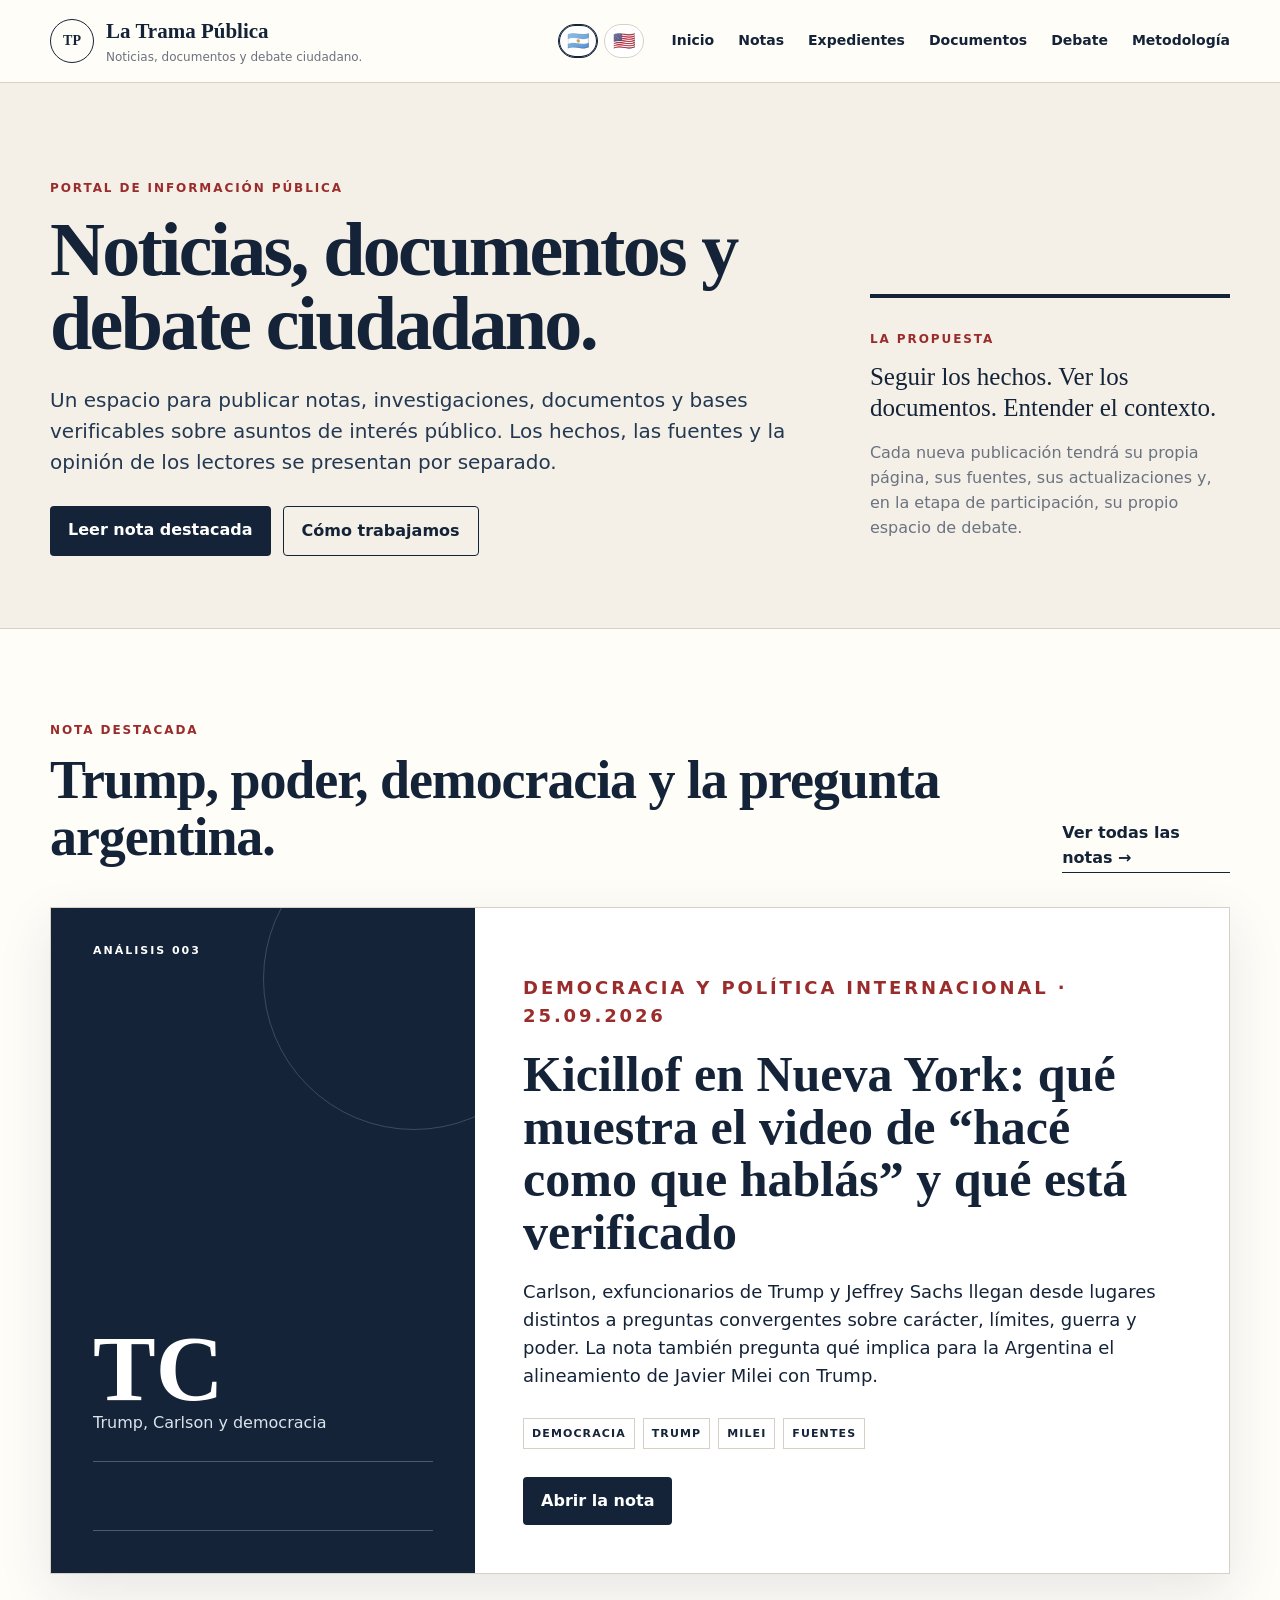
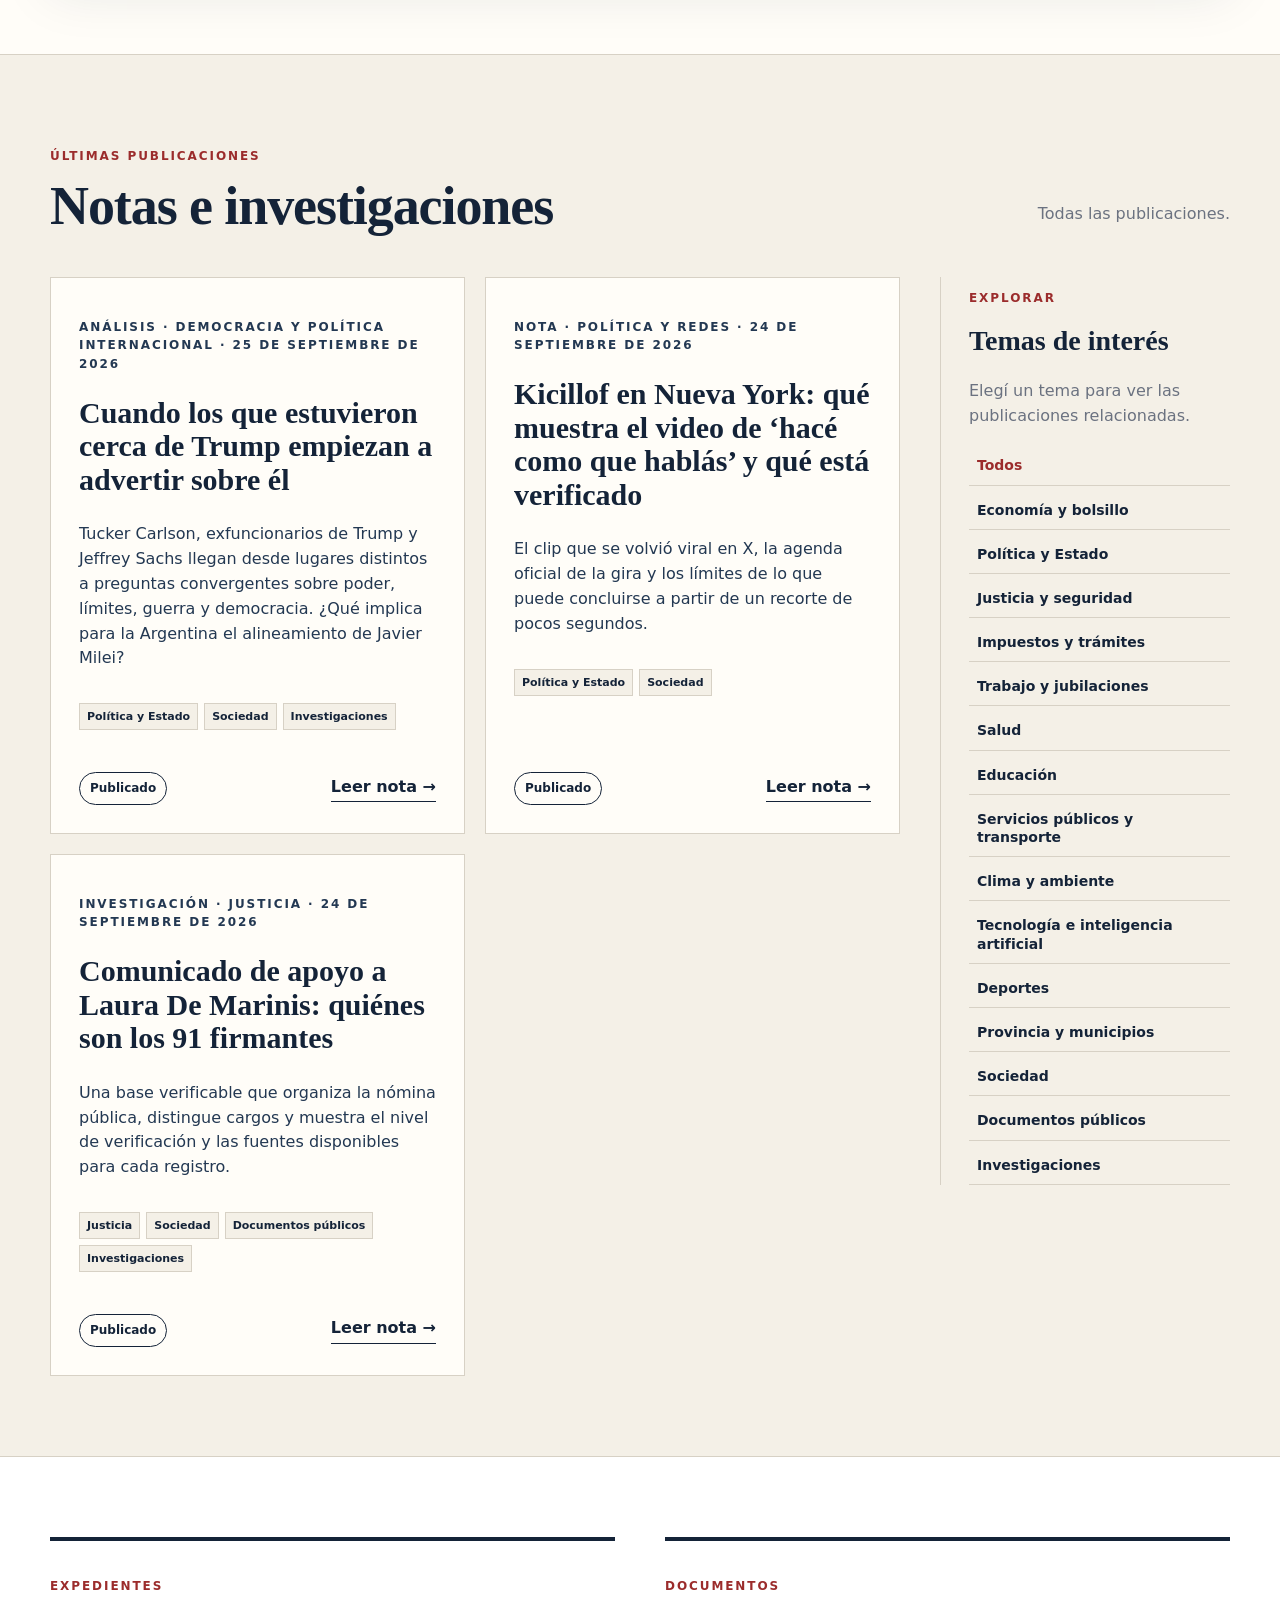
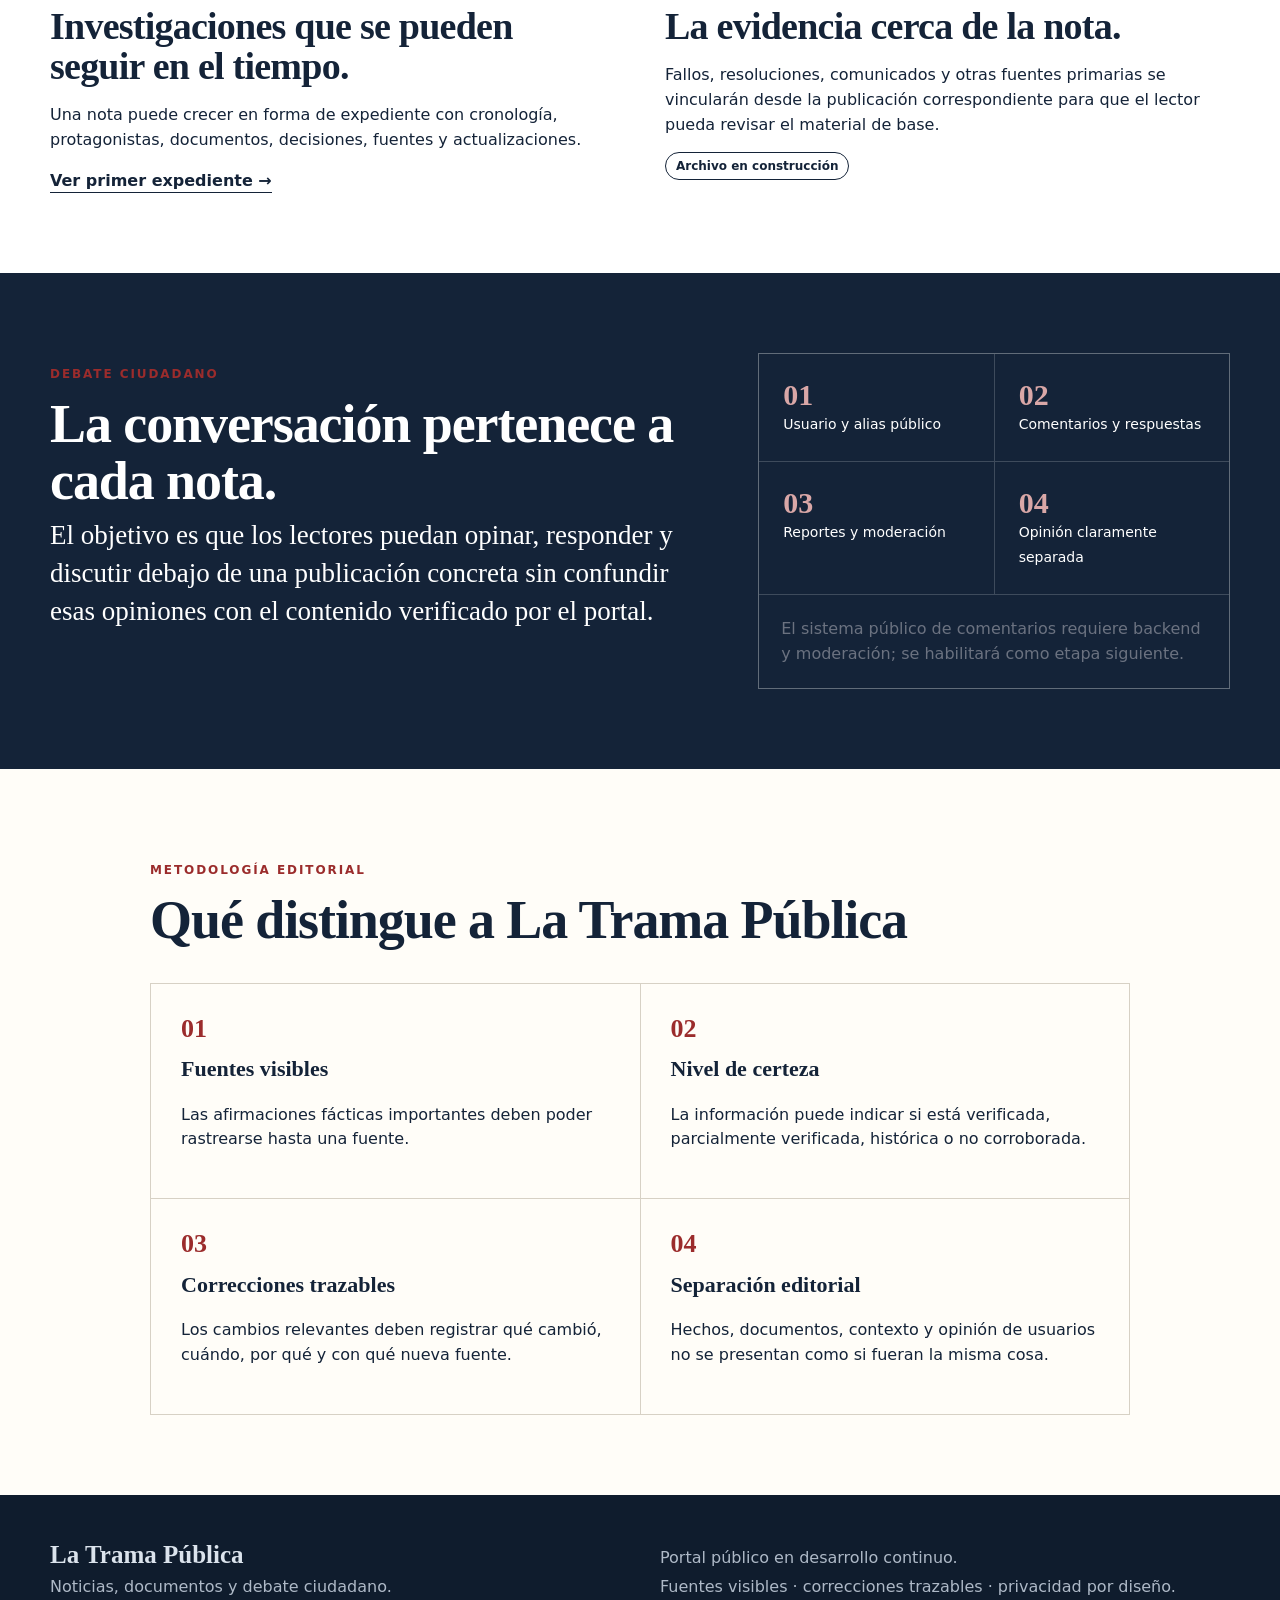
==== index.html @ 0126621f "Publish Trump analysis and bilingual portal" ====
<!doctype html>
<html lang="es-AR" data-base="./" data-en-href="en/">
<head>
  <meta charset="utf-8"><meta name="viewport" content="width=device-width,initial-scale=1">
  <meta name="description" content="La Trama Pública: portal argentino de noticias, documentos, investigaciones y debate ciudadano con fuentes visibles.">
  <title>La Trama Pública — Noticias, documentos y debate ciudadano</title><link rel="stylesheet" href="styles.css">
</head>
<body>
<a class="skip" href="#contenido">Saltar al contenido</a>
<header class="site-header"><div class="masthead wrap"><a class="brand" href="./" aria-label="La Trama Pública, inicio"><span class="brand-mark">TP</span><span><strong>La Trama Pública</strong><small>Noticias, documentos y debate ciudadano.</small></span></a><button class="nav-toggle" aria-label="Abrir menú" aria-expanded="false">Menú</button><nav class="main-nav" aria-label="Navegación principal"><a href="./">Inicio</a><a href="notas/">Notas</a><a href="#expedientes">Expedientes</a><a href="#documentos">Documentos</a><a href="#debate">Debate</a><a href="#metodologia">Metodología</a></nav></div></header>
<main id="contenido">
<section class="hero portal-hero" id="inicio"><div class="wrap hero-grid"><div><p class="eyebrow">Portal de información pública</p><h1>Noticias, documentos y debate ciudadano.</h1><p class="lead">Un espacio para publicar notas, investigaciones, documentos y bases verificables sobre asuntos de interés público. Los hechos, las fuentes y la opinión de los lectores se presentan por separado.</p><div class="hero-actions"><a class="btn primary" href="notas/trump-carlson-democracia-milei/">Leer nota destacada</a><a class="btn ghost" href="#metodologia">Cómo trabajamos</a></div></div><aside class="hero-note"><span class="rule"></span><p class="kicker">La propuesta</p><blockquote>Seguir los hechos. Ver los documentos. Entender el contexto.</blockquote><p class="muted">Cada nueva publicación tendrá su propia página, sus fuentes, sus actualizaciones y, en la etapa de participación, su propio espacio de debate.</p></aside></div></section>
<section class="section portal-feature"><div class="wrap"><div class="section-head"><div><p class="eyebrow">Nota destacada</p><h2>Trump, poder, democracia y la pregunta argentina.</h2></div><a class="text-link" href="notas/">Ver todas las notas →</a></div><article class="feature-grid"><div class="feature-visual" aria-hidden="true"><span class="feature-stamp">ANÁLISIS 003</span><strong>TC</strong><span>Trump, Carlson y democracia</span><div class="feature-lines"></div></div><div class="feature-copy"><p class="eyebrow">Democracia y política internacional · 25.09.2026</p><h3>Kicillof en Nueva York: qué muestra el video de “hacé como que hablás” y qué está verificado</h3><p>Carlson, exfuncionarios de Trump y Jeffrey Sachs llegan desde lugares distintos a preguntas convergentes sobre carácter, límites, guerra y poder. La nota también pregunta qué implica para la Argentina el alineamiento de Javier Milei con Trump.</p><div class="labels"><span>DEMOCRACIA</span><span>TRUMP</span><span>MILEI</span><span>FUENTES</span></div><a class="btn primary" href="notas/trump-carlson-democracia-milei/">Abrir la nota</a></div></article></div></section>
<section class="section publications" id="publicaciones"><div class="wrap"><div class="section-head"><div><p class="eyebrow">Últimas publicaciones</p><h2>Notas e investigaciones</h2></div><p class="muted" id="publication-filter-label">El archivo crecerá con cada nueva publicación.</p></div><div class="portal-content-grid"><div id="latest-publications" class="publication-grid" aria-live="polite"></div><aside class="topic-sidebar" aria-labelledby="topics-title"><p class="eyebrow">Explorar</p><h3 id="topics-title">Temas de interés</h3><p class="muted">Elegí un tema para ver las publicaciones relacionadas.</p><div id="interest-topics" class="topic-list"></div></aside></div></div></section>
<section class="section portal-panels" id="expedientes"><div class="wrap portal-columns"><article class="info-card"><p class="eyebrow">Expedientes</p><h2>Investigaciones que se pueden seguir en el tiempo.</h2><p>Una nota puede crecer en forma de expediente con cronología, protagonistas, documentos, decisiones, fuentes y actualizaciones.</p><a class="text-link" href="notas/laura-de-marinis-91-firmantes/">Ver primer expediente →</a></article><article class="info-card" id="documentos"><p class="eyebrow">Documentos</p><h2>La evidencia cerca de la nota.</h2><p>Fallos, resoluciones, comunicados y otras fuentes primarias se vincularán desde la publicación correspondiente para que el lector pueda revisar el material de base.</p><span class="status">Archivo en construcción</span></article></div></section>
<section class="section debate-home" id="debate"><div class="wrap debate-home-grid"><div><p class="eyebrow">Debate ciudadano</p><h2>La conversación pertenece a cada nota.</h2><p class="big-copy">El objetivo es que los lectores puedan opinar, responder y discutir debajo de una publicación concreta sin confundir esas opiniones con el contenido verificado por el portal.</p></div><div class="debate-rules"><div><strong>01</strong><span>Usuario y alias público</span></div><div><strong>02</strong><span>Comentarios y respuestas</span></div><div><strong>03</strong><span>Reportes y moderación</span></div><div><strong>04</strong><span>Opinión claramente separada</span></div><p class="muted">El sistema público de comentarios requiere backend y moderación; se habilitará como etapa siguiente.</p></div></div></section>
<section class="section method" id="metodologia"><div class="wrap narrow"><p class="eyebrow">Metodología editorial</p><h2>Qué distingue a La Trama Pública</h2><div class="method-grid"><div><span class="num">01</span><h3>Fuentes visibles</h3><p>Las afirmaciones fácticas importantes deben poder rastrearse hasta una fuente.</p></div><div><span class="num">02</span><h3>Nivel de certeza</h3><p>La información puede indicar si está verificada, parcialmente verificada, histórica o no corroborada.</p></div><div><span class="num">03</span><h3>Correcciones trazables</h3><p>Los cambios relevantes deben registrar qué cambió, cuándo, por qué y con qué nueva fuente.</p></div><div><span class="num">04</span><h3>Separación editorial</h3><p>Hechos, documentos, contexto y opinión de usuarios no se presentan como si fueran la misma cosa.</p></div></div></div></section>
</main>
<footer><div class="wrap footer-grid"><div><strong>La Trama Pública</strong><p>Noticias, documentos y debate ciudadano.</p></div><div><p>Portal público en desarrollo continuo.</p><p>Fuentes visibles · correcciones trazables · privacidad por diseño.</p></div></div></footer><script src="app.js"></script>
</body></html>
---- styles.css ----
:root{--ink:#142338;--ink2:#233852;--ivory:#f4f0e7;--paper:#fffdf8;--line:#d7d1c5;--muted:#6b7280;--accent:#9b2c2c;--green:#2d6a4f;--shadow:0 18px 50px rgba(20,35,56,.10)}
*{box-sizing:border-box}html{scroll-behavior:smooth}body{margin:0;background:var(--paper);color:var(--ink);font:16px/1.55 system-ui,-apple-system,"Segoe UI",sans-serif}h1,h2,h3,blockquote,.brand strong{font-family:Georgia,"Times New Roman",serif}a{color:inherit}.wrap{width:min(1180px,calc(100% - 40px));margin:auto}.narrow{max-width:980px}.skip{position:absolute;left:-999px;top:0}.skip:focus{left:10px;top:10px;z-index:100;background:#fff;padding:10px}.site-header{position:sticky;top:0;z-index:30;background:rgba(255,253,248,.95);backdrop-filter:blur(12px);border-bottom:1px solid var(--line)}.masthead{min-height:82px;display:flex;align-items:center;justify-content:space-between;gap:24px}.brand{display:flex;align-items:center;gap:12px;text-decoration:none}.brand-mark{display:grid;place-items:center;width:44px;height:44px;border-radius:50%;border:1px solid var(--ink);font:700 14px Georgia}.brand strong{display:block;font-size:21px}.brand small{display:block;color:var(--muted);font-size:12px}.main-nav{display:flex;gap:24px}.main-nav a{text-decoration:none;font-weight:650;font-size:14px}.nav-toggle{display:none;border:1px solid var(--line);background:white;padding:8px 12px;border-radius:6px}
.hero{background:var(--ivory);border-bottom:1px solid var(--line);padding:84px 0 72px}.hero-grid{display:grid;grid-template-columns:1.35fr .65fr;gap:72px;align-items:end}.eyebrow,.kicker{font-size:12px;letter-spacing:.16em;text-transform:uppercase;font-weight:800;color:var(--accent)}h1{font-size:clamp(42px,6vw,76px);line-height:.98;letter-spacing:-.035em;margin:14px 0 24px;max-width:900px}.lead{font-size:20px;max-width:760px;color:var(--ink2)}.hero-actions{display:flex;gap:12px;flex-wrap:wrap;margin-top:28px}.btn{display:inline-block;padding:12px 18px;border-radius:4px;text-decoration:none;font-weight:750}.primary{background:var(--ink);color:white}.ghost{border:1px solid var(--ink)}.hero-note{border-top:4px solid var(--ink);padding-top:20px}.hero-note blockquote{font-size:25px;line-height:1.25;margin:10px 0 18px}.muted{color:var(--muted)}
.numbers{background:var(--ink);color:white}.stats-grid{display:grid;grid-template-columns:repeat(4,1fr)}.stats-grid div{padding:30px 24px;border-right:1px solid rgba(255,255,255,.18)}.stats-grid div:first-child{padding-left:0}.stats-grid strong{display:block;font:700 34px Georgia}.stats-grid span{font-size:13px;color:#dbe3ec}.section{padding:80px 0}.section-head{display:flex;justify-content:space-between;align-items:end;gap:30px;margin-bottom:34px}.section h2{font-size:clamp(34px,5vw,54px);line-height:1.05;letter-spacing:-.02em;margin:8px 0}.status{border:1px solid currentColor;padding:6px 10px;border-radius:999px;font-size:12px;font-weight:800}.verified{color:var(--green)}
.case-grid{display:grid;grid-template-columns:1.4fr .6fr;gap:64px}.big-copy{font:27px/1.4 Georgia;margin-top:0}.labels{display:flex;gap:8px;flex-wrap:wrap;margin:28px 0}.labels span{font-size:11px;font-weight:800;letter-spacing:.1em;border:1px solid var(--line);padding:6px 8px}.case-side{border-left:1px solid var(--line);padding-left:30px}.case-side h3{font-size:24px}.case-side li{margin:10px 0}.directory{background:#f8f6f0;border-top:1px solid var(--line);border-bottom:1px solid var(--line)}.results{color:var(--muted)}
.tools{display:grid;grid-template-columns:2fr 1fr 1fr;gap:14px;margin-bottom:28px}.tools label span{display:block;font-size:12px;font-weight:800;text-transform:uppercase;letter-spacing:.08em;margin-bottom:6px}.tools input,.tools select{width:100%;padding:12px 13px;border:1px solid #bcb6aa;border-radius:4px;background:white;color:var(--ink);font:inherit}.cards{display:grid;grid-template-columns:repeat(3,1fr);gap:18px}.card{background:white;border:1px solid var(--line);min-height:250px;padding:20px;display:flex;flex-direction:column;cursor:pointer;transition:.18s ease}.card:hover{transform:translateY(-3px);box-shadow:var(--shadow)}.card-top{display:flex;gap:16px}.avatar{width:72px;height:72px;flex:0 0 72px;border-radius:3px;object-fit:cover;background:var(--ivory);display:grid;place-items:center;font:700 24px Georgia}.card h3{font-size:22px;line-height:1.05;margin:4px 0 6px}.card .role{font-size:14px;color:var(--ink2)}.badge{display:inline-block;margin-top:auto;padding-top:18px;font-size:12px;font-weight:800;color:var(--green)}.badge.partial{color:#9a6700}.badge.old{color:#7856a8}.badge.no{color:#8b1e1e}
.method-grid{display:grid;grid-template-columns:1fr 1fr;gap:1px;background:var(--line);border:1px solid var(--line);margin-top:34px}.method-grid>div{background:var(--paper);padding:30px}.num{font:700 26px Georgia;color:var(--accent)}.method-grid h3{font-size:22px;margin:8px 0}.corrections{background:var(--ivory)}.corrections-grid{display:grid;grid-template-columns:1fr 1fr;gap:70px}.corrections h2{margin-top:8px}footer{background:#0f1c2d;color:#dbe3ec;padding:46px 0}.footer-grid{display:grid;grid-template-columns:1fr 1fr;gap:40px}.footer-grid strong{font:700 25px Georgia}.footer-grid p{margin:5px 0;color:#aeb9c7}
dialog{width:min(820px,calc(100% - 28px));max-height:88vh;border:0;padding:0;box-shadow:0 30px 100px rgba(0,0,0,.35);color:var(--ink);background:var(--paper)}dialog::backdrop{background:rgba(10,20,33,.62)}.close{position:sticky;top:14px;float:right;margin:14px 14px 0 0;width:38px;height:38px;border:1px solid var(--line);border-radius:50%;background:white;font-size:24px;cursor:pointer}.detail{padding:36px 44px 44px}.detail-head{display:flex;gap:24px;align-items:start;border-bottom:1px solid var(--line);padding-bottom:26px;margin-bottom:24px}.detail-head .avatar{width:112px;height:112px;flex-basis:112px}.detail h2{font-size:38px;margin:4px 0}.detail-grid{display:grid;grid-template-columns:1fr 1fr;gap:22px 30px}.field span{display:block;font-size:11px;text-transform:uppercase;letter-spacing:.1em;font-weight:800;color:var(--muted);margin-bottom:4px}.field p{margin:0}.sources{margin-top:28px;padding-top:22px;border-top:1px solid var(--line)}.sources a{display:block;overflow-wrap:anywhere;margin:7px 0;color:#164c7e}.photo-credit{font-size:12px;color:var(--muted);margin-top:8px}
@media(max-width:880px){.main-nav{display:none;position:absolute;top:82px;left:0;right:0;background:var(--paper);padding:18px 20px;border-bottom:1px solid var(--line);flex-direction:column}.main-nav.open{display:flex}.nav-toggle{display:block}.hero-grid,.case-grid,.corrections-grid{grid-template-columns:1fr}.hero{padding-top:60px}.stats-grid{grid-template-columns:1fr 1fr}.stats-grid div:first-child{padding-left:24px}.tools{grid-template-columns:1fr}.cards{grid-template-columns:1fr 1fr}.case-side{border-left:0;border-top:1px solid var(--line);padding-left:0;padding-top:22px}.detail-grid{grid-template-columns:1fr}}
@media(max-width:600px){.wrap{width:min(100% - 28px,1180px)}.brand small{display:none}.hero{padding:48px 0}.hero-note{margin-top:12px}.stats-grid{grid-template-columns:1fr 1fr}.stats-grid div{padding:20px 16px}.cards,.method-grid,.footer-grid{grid-template-columns:1fr}.section{padding:56px 0}.section-head{align-items:start;flex-direction:column}.detail{padding:26px 20px}.detail-head{flex-direction:column}.detail h2{font-size:32px}}

/* Portal y páginas editoriales */
.text-link{font-weight:800;text-decoration:none;border-bottom:1px solid currentColor;padding-bottom:2px}.portal-hero h1{max-width:780px}.portal-feature{background:var(--paper)}.feature-grid{display:grid;grid-template-columns:.72fr 1.28fr;border:1px solid var(--line);background:white;box-shadow:var(--shadow)}.feature-visual{min-height:390px;background:var(--ink);color:white;padding:42px;display:flex;flex-direction:column;justify-content:flex-end;position:relative;overflow:hidden}.feature-visual:before{content:"";position:absolute;width:300px;height:300px;border:1px solid rgba(255,255,255,.18);border-radius:50%;right:-90px;top:-80px}.feature-visual strong{font:700 94px/.9 Georgia}.feature-visual>span:not(.feature-stamp){color:#dbe3ec}.feature-stamp{position:absolute;top:34px;left:42px;font-size:11px;font-weight:800;letter-spacing:.18em}.feature-lines{height:70px;margin-top:26px;border-top:1px solid rgba(255,255,255,.25);border-bottom:1px solid rgba(255,255,255,.25)}.feature-copy{padding:48px}.feature-copy h3{font-size:clamp(34px,4vw,50px);line-height:1.05;margin:10px 0 20px}.feature-copy p{font-size:18px}.publications{background:var(--ivory);border-top:1px solid var(--line);border-bottom:1px solid var(--line)}.publication-grid{display:grid;grid-template-columns:repeat(auto-fit,minmax(290px,1fr));gap:20px}.publication-card{background:var(--paper);border:1px solid var(--line);padding:28px;min-height:290px;display:flex;flex-direction:column}.publication-card h3{font-size:30px;line-height:1.12;margin:10px 0}.publication-card h3 a{text-decoration:none}.publication-card p{color:var(--ink2)}.publication-foot{margin-top:auto;padding-top:26px;display:flex;align-items:center;justify-content:space-between;gap:16px}.portal-panels{background:white}.portal-columns{display:grid;grid-template-columns:1fr 1fr;gap:50px}.info-card{border-top:4px solid var(--ink);padding-top:24px}.info-card h2{font-size:38px}.debate-home{background:var(--ink);color:white}.debate-home-grid{display:grid;grid-template-columns:1.15fr .85fr;gap:70px}.debate-home .big-copy{color:white}.debate-rules{display:grid;grid-template-columns:1fr 1fr;gap:1px;background:rgba(255,255,255,.18);border:1px solid rgba(255,255,255,.18)}.debate-rules>div{background:var(--ink);padding:24px}.debate-rules strong{display:block;font:700 30px Georgia;color:#d9a7a7}.debate-rules span{font-size:14px}.debate-rules p{grid-column:1/-1;background:var(--ink);margin:0;padding:22px}.archive-hero{background:var(--ivory);border-bottom:1px solid var(--line);padding:78px 0}.archive-hero h1{font-size:clamp(48px,7vw,78px);margin-bottom:18px}.archive-grid{grid-template-columns:repeat(auto-fit,minmax(320px,1fr))}.article-hero{background:var(--ivory);border-bottom:1px solid var(--line);padding:54px 0 62px}.note-layout{display:grid;grid-template-columns:1.35fr .65fr;gap:70px;align-items:end}.article-hero h1{font-size:clamp(42px,5.8vw,68px);line-height:1;max-width:920px}.breadcrumb{display:flex;gap:8px;flex-wrap:wrap;font-size:13px;color:var(--muted);margin-bottom:32px}.breadcrumb a{text-decoration:none}.article-meta{display:flex;flex-wrap:wrap;gap:8px;margin-top:28px}.article-meta span{border:1px solid var(--line);background:rgba(255,255,255,.45);padding:7px 10px;font-size:12px;font-weight:800}.article-aside{border-left:1px solid var(--line);padding-left:30px}.article-aside p{font-size:17px}.article-body{background:var(--paper)}.article-block{padding:14px 0 54px;margin-bottom:46px;border-bottom:1px solid var(--line)}.article-block:last-child{margin-bottom:0}.article-block h2{font-size:clamp(34px,4.5vw,48px);max-width:850px}.debate-note{background:#eef1f4}.comment-preview{background:white;border:1px solid var(--line);padding:24px}.comment-preview label{display:block;font-size:12px;font-weight:800;text-transform:uppercase;letter-spacing:.08em;margin-bottom:8px}.comment-preview textarea{width:100%;min-height:130px;resize:vertical;border:1px solid var(--line);padding:14px;font:inherit;background:#f7f7f7}.comment-preview button{margin-top:12px}.comment-preview button:disabled{opacity:.55;cursor:not-allowed}.not-found{min-height:80vh;display:grid;align-items:center;padding:70px 0}
@media(max-width:880px){.feature-grid,.portal-columns,.debate-home-grid,.note-layout{grid-template-columns:1fr}.feature-visual{min-height:300px}.article-aside{border-left:0;border-top:1px solid var(--line);padding:24px 0 0}.debate-home-grid{gap:42px}}
@media(max-width:600px){.feature-copy,.feature-visual{padding:28px}.feature-stamp{top:24px;left:28px}.feature-copy h3{font-size:32px}.debate-rules{grid-template-columns:1fr}.debate-rules p{grid-column:auto}.article-hero{padding:42px 0}.article-meta{gap:6px}}

/* interest-topics-v1 */
.portal-content-grid{display:grid;grid-template-columns:minmax(0,1fr) 290px;gap:40px;align-items:start}.topic-sidebar{border-left:1px solid var(--line);padding-left:28px;position:sticky;top:110px}.topic-sidebar h3{font-size:28px;margin:6px 0 8px}.topic-list{display:flex;flex-direction:column;gap:5px;margin-top:18px}.topic-button{border:0;border-bottom:1px solid var(--line);background:transparent;color:var(--ink);font:600 14px/1.3 system-ui,-apple-system,"Segoe UI",sans-serif;text-align:left;padding:10px 8px;cursor:pointer}.topic-button:hover,.topic-button.active{background:var(--ivory);color:var(--accent)}.topic-button.active{font-weight:800}.topic-tags{display:flex;gap:6px;flex-wrap:wrap;margin:16px 0}.topic-tag{border:1px solid var(--line);padding:4px 7px;font-size:11px;font-weight:750;background:var(--ivory)}
@media(max-width:880px){.portal-content-grid{grid-template-columns:1fr}.topic-sidebar{position:static;border-left:0;border-top:1px solid var(--line);padding:26px 0 0}.topic-list{flex-direction:row;flex-wrap:wrap}.topic-button{border:1px solid var(--line);border-radius:999px;padding:8px 12px}}

/* bilingual-switch-and-analysis-v1 */
.language-switch{display:flex;align-items:center;gap:6px;margin-left:auto;margin-right:4px}.language-switch a,.language-switch span{display:inline-flex;align-items:center;justify-content:center;min-width:38px;height:34px;padding:0 8px;border:1px solid var(--line);border-radius:999px;text-decoration:none;background:white;font-size:18px;line-height:1}.language-switch .active{border-color:var(--ink);box-shadow:inset 0 0 0 1px var(--ink)}.language-switch .disabled{opacity:.4;cursor:not-allowed}.person-callout{display:grid;grid-template-columns:220px 1fr;gap:30px;align-items:start}.person-callout>img{width:220px;aspect-ratio:4/5;object-fit:cover;border:1px solid var(--line)}.article-figure{margin:28px 0 34px}.article-figure img{display:block;width:100%;max-height:560px;object-fit:cover;border:1px solid var(--line)}.article-figure figcaption{font-size:12px;color:var(--muted);margin-top:8px}.milei-section{background:var(--ivory);border-top:1px solid var(--line);border-bottom:1px solid var(--line)}.sources-section{background:#eef1f4}.source-list{display:grid;gap:10px;margin:28px 0}.source-list a{display:grid;grid-template-columns:minmax(220px,.8fr) 1.2fr;gap:20px;padding:17px 18px;border:1px solid var(--line);background:white;text-decoration:none}.source-list a:hover{box-shadow:var(--shadow)}.source-list span{color:var(--ink2)}.source-note{font-size:13px;color:var(--muted)}
@media(max-width:880px){.masthead{gap:12px}.language-switch{margin-left:auto}.person-callout{grid-template-columns:150px 1fr}.person-callout>img{width:150px}.source-list a{grid-template-columns:1fr}}
@media(max-width:600px){.language-switch a,.language-switch span{min-width:34px;height:32px;padding:0 6px}.person-callout{grid-template-columns:1fr}.person-callout>img{width:150px}.brand strong{font-size:18px}}
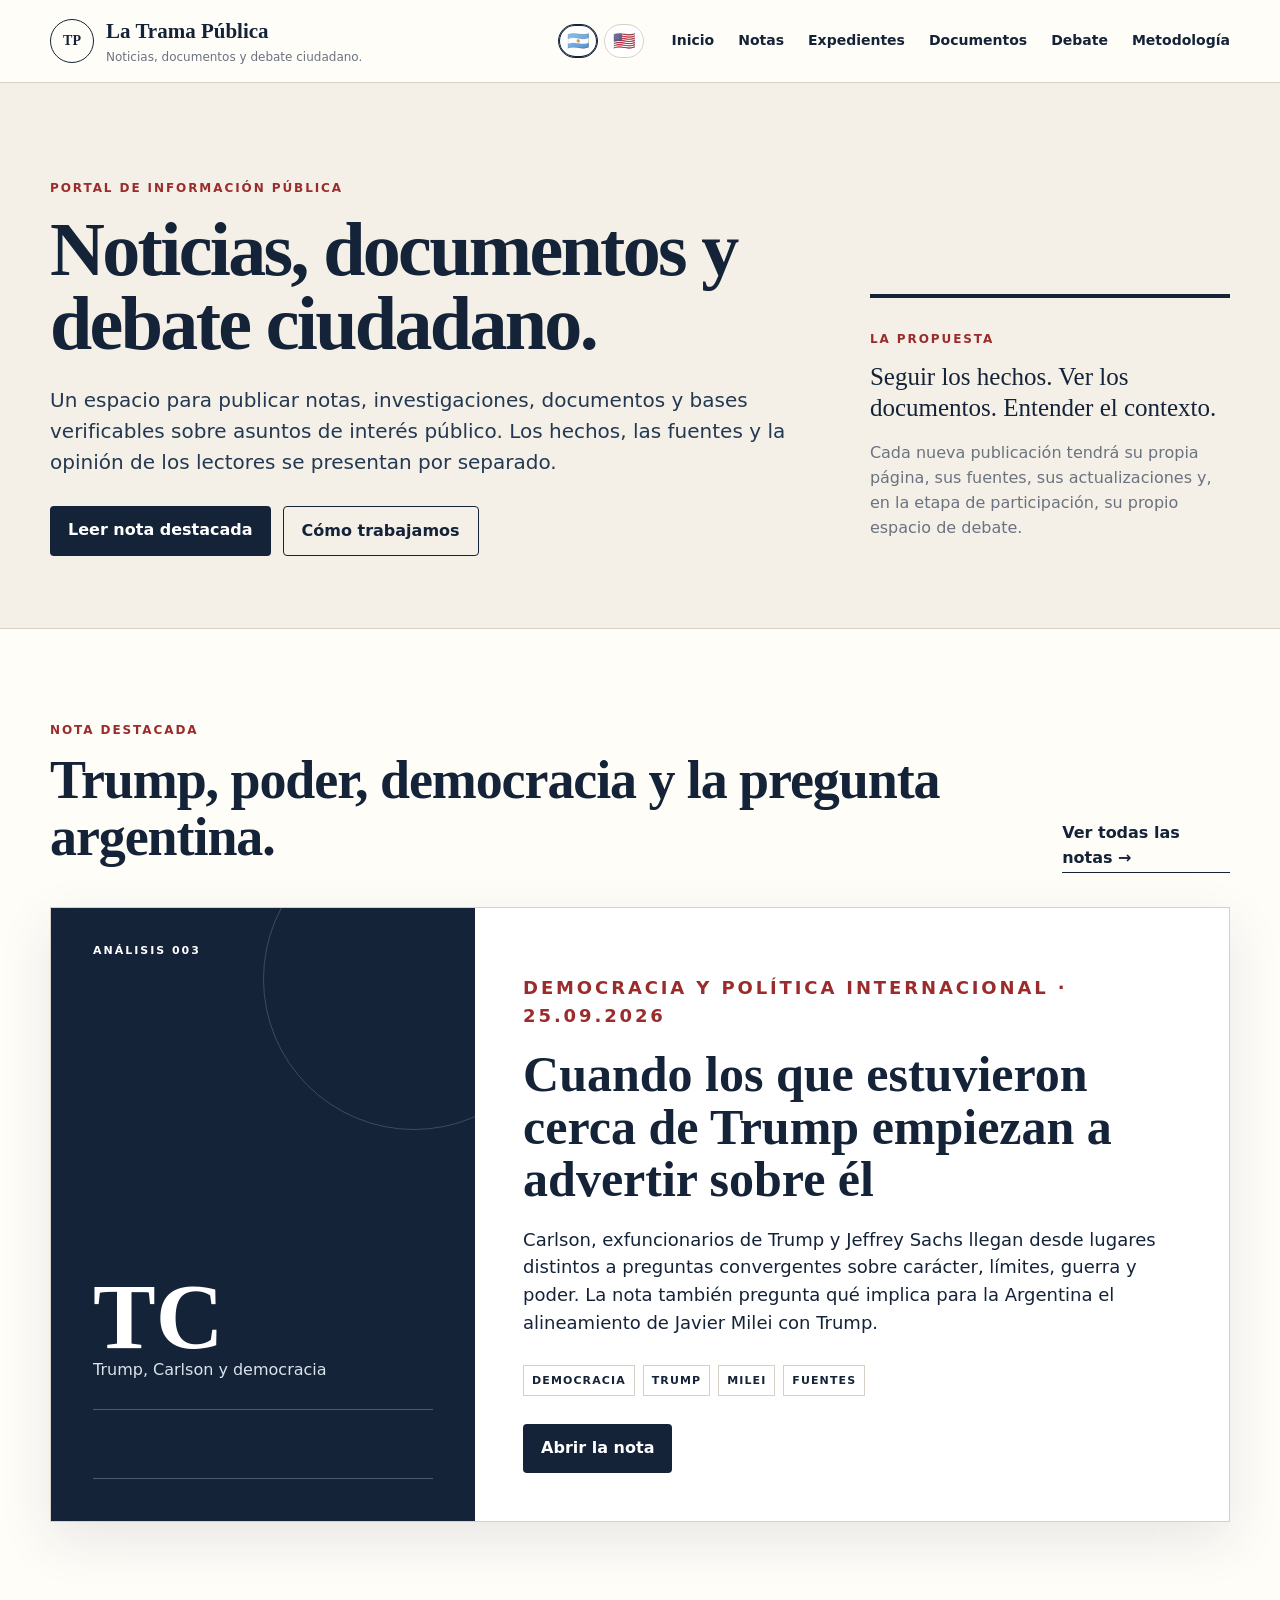
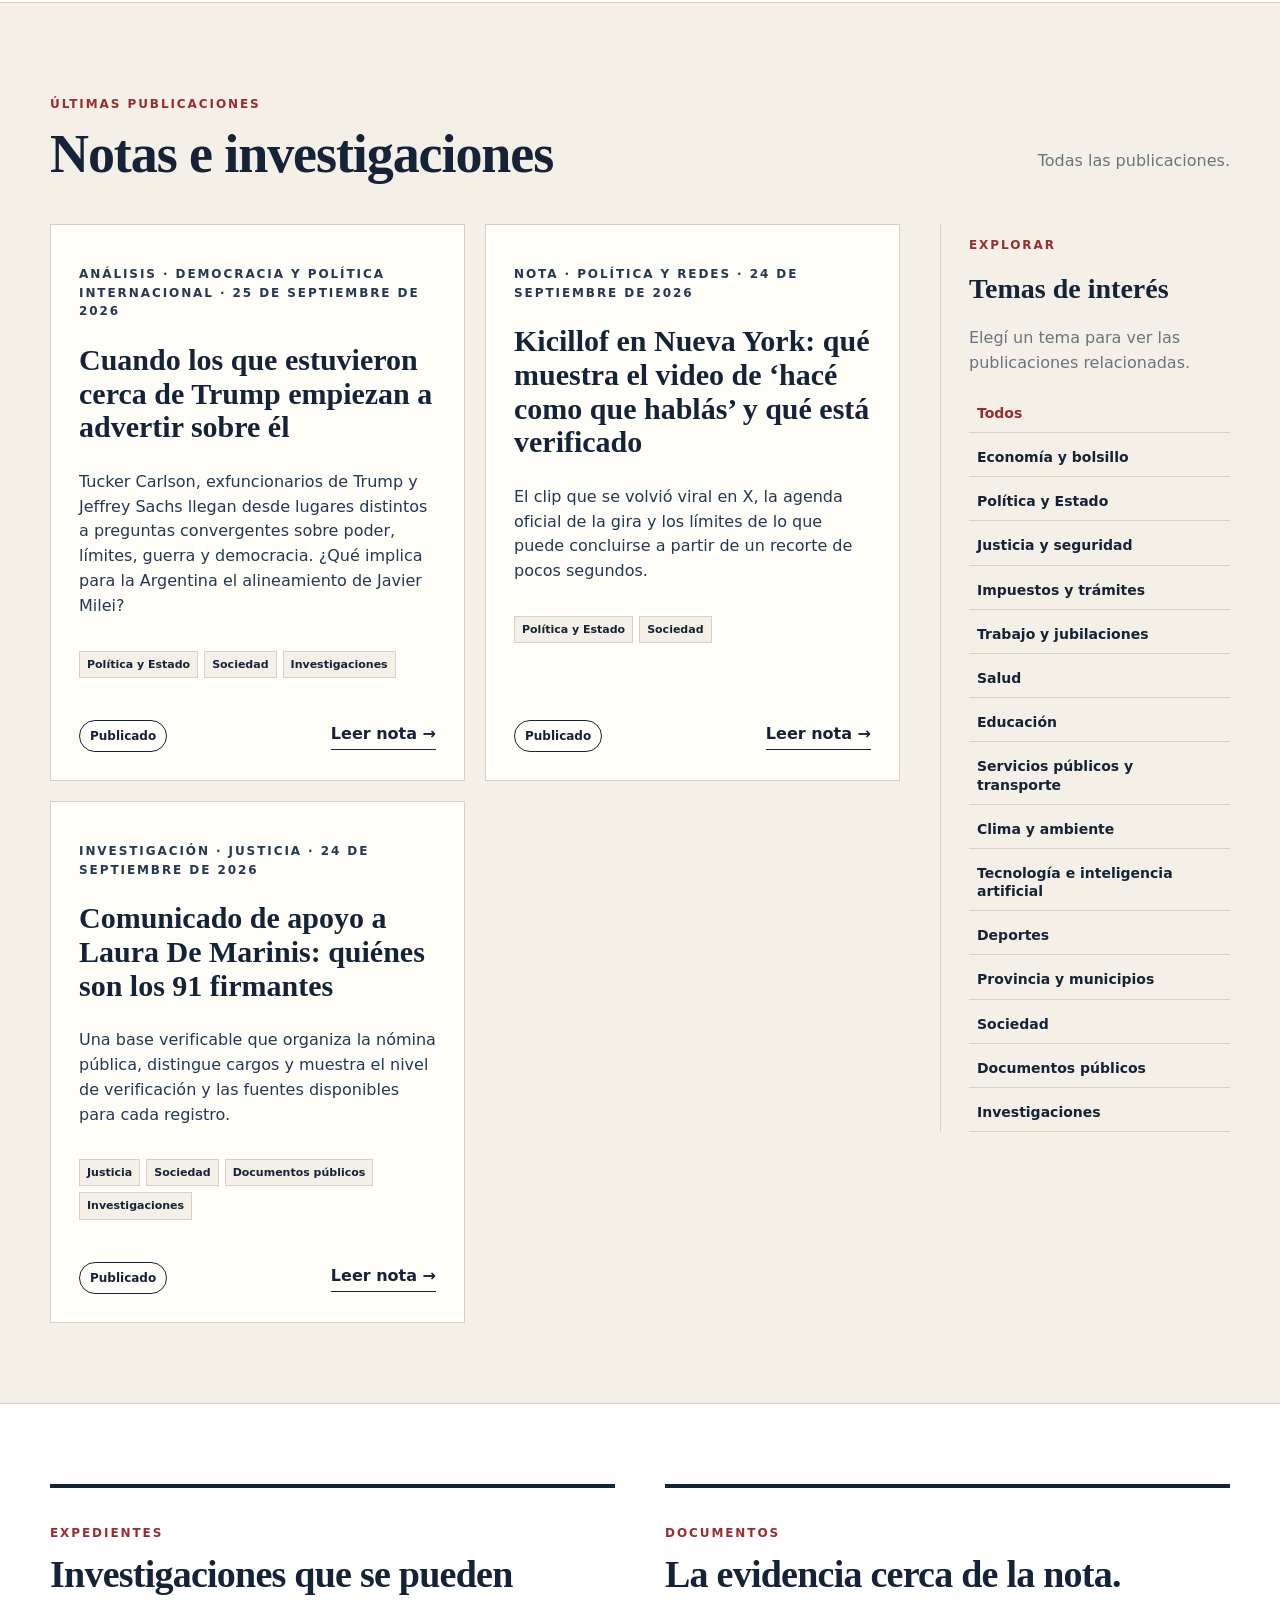
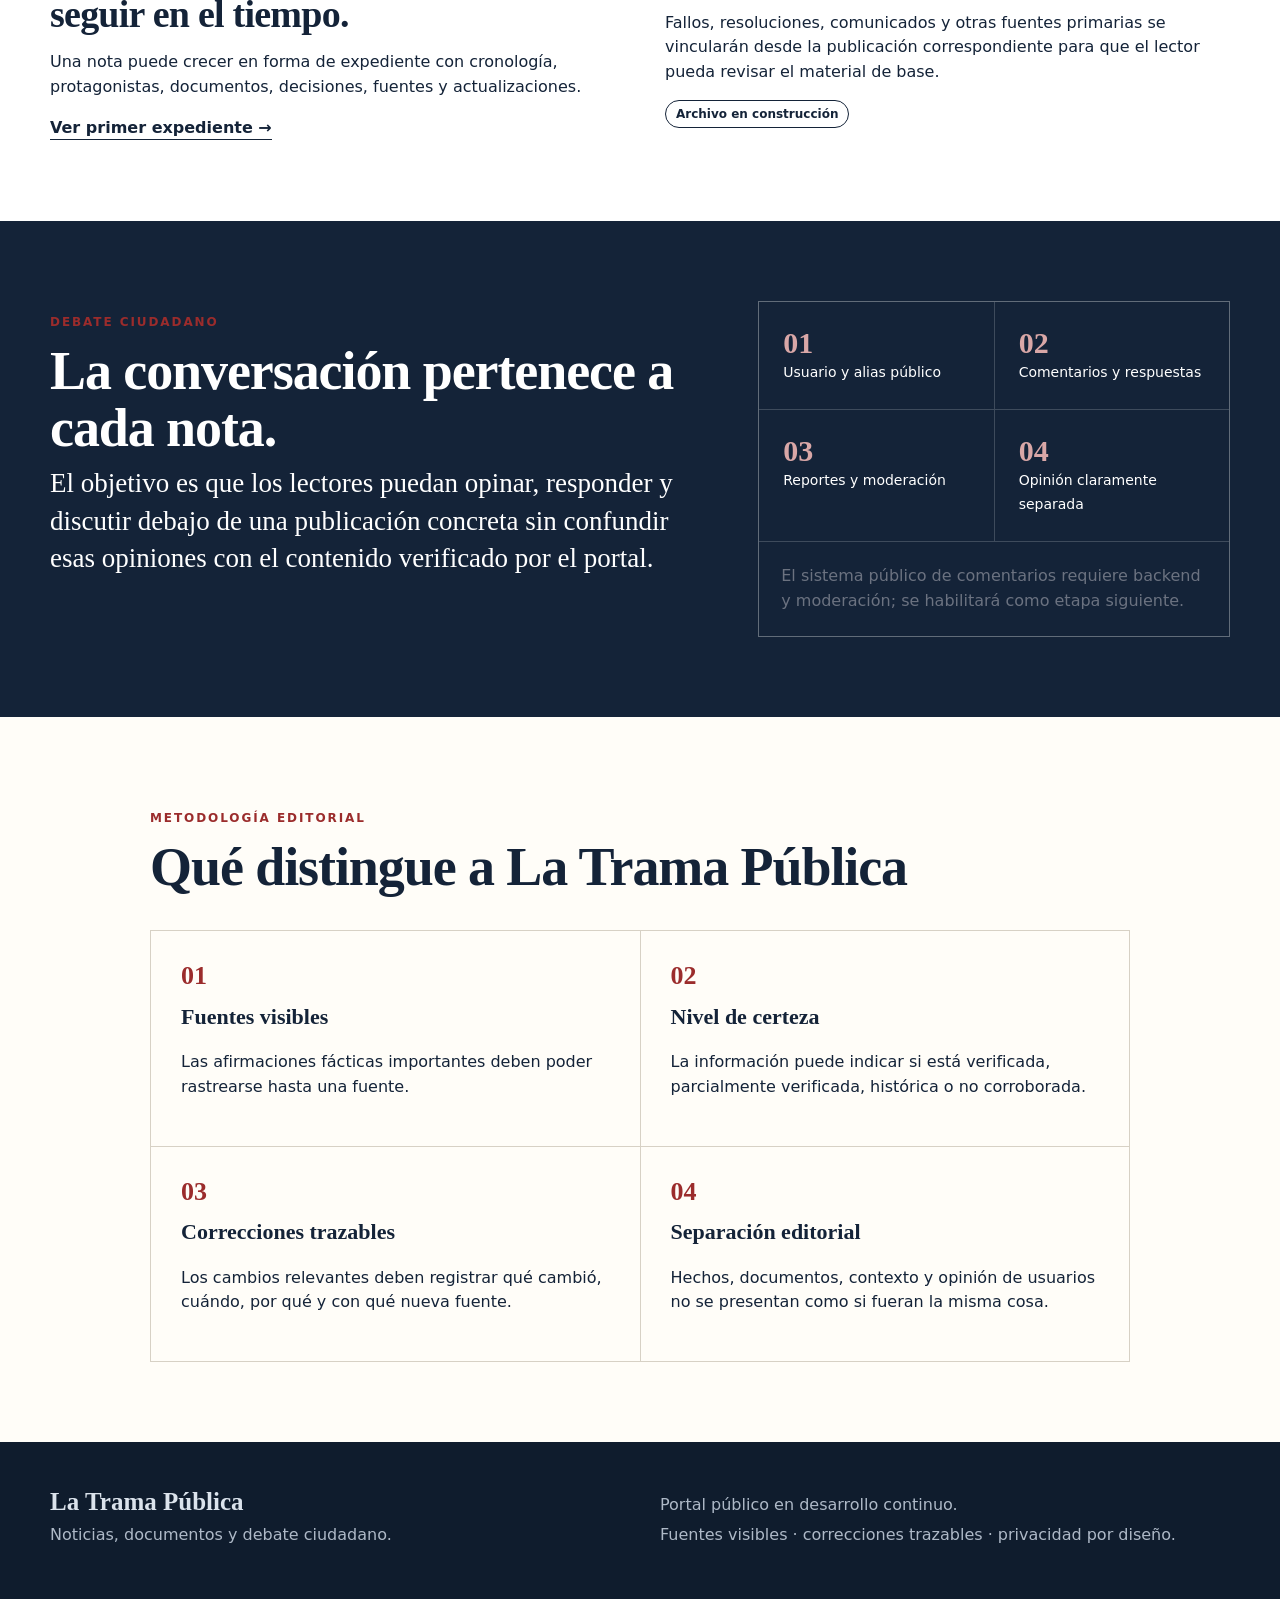
==== commit e22520a7: "Fix featured article title" ====
--- a/index.html
+++ b/index.html
@@ -10,7 +10,7 @@
 <header class="site-header"><div class="masthead wrap"><a class="brand" href="./" aria-label="La Trama Pública, inicio"><span class="brand-mark">TP</span><span><strong>La Trama Pública</strong><small>Noticias, documentos y debate ciudadano.</small></span></a><button class="nav-toggle" aria-label="Abrir menú" aria-expanded="false">Menú</button><nav class="main-nav" aria-label="Navegación principal"><a href="./">Inicio</a><a href="notas/">Notas</a><a href="#expedientes">Expedientes</a><a href="#documentos">Documentos</a><a href="#debate">Debate</a><a href="#metodologia">Metodología</a></nav></div></header>
 <main id="contenido">
 <section class="hero portal-hero" id="inicio"><div class="wrap hero-grid"><div><p class="eyebrow">Portal de información pública</p><h1>Noticias, documentos y debate ciudadano.</h1><p class="lead">Un espacio para publicar notas, investigaciones, documentos y bases verificables sobre asuntos de interés público. Los hechos, las fuentes y la opinión de los lectores se presentan por separado.</p><div class="hero-actions"><a class="btn primary" href="notas/trump-carlson-democracia-milei/">Leer nota destacada</a><a class="btn ghost" href="#metodologia">Cómo trabajamos</a></div></div><aside class="hero-note"><span class="rule"></span><p class="kicker">La propuesta</p><blockquote>Seguir los hechos. Ver los documentos. Entender el contexto.</blockquote><p class="muted">Cada nueva publicación tendrá su propia página, sus fuentes, sus actualizaciones y, en la etapa de participación, su propio espacio de debate.</p></aside></div></section>
-<section class="section portal-feature"><div class="wrap"><div class="section-head"><div><p class="eyebrow">Nota destacada</p><h2>Trump, poder, democracia y la pregunta argentina.</h2></div><a class="text-link" href="notas/">Ver todas las notas →</a></div><article class="feature-grid"><div class="feature-visual" aria-hidden="true"><span class="feature-stamp">ANÁLISIS 003</span><strong>TC</strong><span>Trump, Carlson y democracia</span><div class="feature-lines"></div></div><div class="feature-copy"><p class="eyebrow">Democracia y política internacional · 25.09.2026</p><h3>Kicillof en Nueva York: qué muestra el video de “hacé como que hablás” y qué está verificado</h3><p>Carlson, exfuncionarios de Trump y Jeffrey Sachs llegan desde lugares distintos a preguntas convergentes sobre carácter, límites, guerra y poder. La nota también pregunta qué implica para la Argentina el alineamiento de Javier Milei con Trump.</p><div class="labels"><span>DEMOCRACIA</span><span>TRUMP</span><span>MILEI</span><span>FUENTES</span></div><a class="btn primary" href="notas/trump-carlson-democracia-milei/">Abrir la nota</a></div></article></div></section>
+<section class="section portal-feature"><div class="wrap"><div class="section-head"><div><p class="eyebrow">Nota destacada</p><h2>Trump, poder, democracia y la pregunta argentina.</h2></div><a class="text-link" href="notas/">Ver todas las notas →</a></div><article class="feature-grid"><div class="feature-visual" aria-hidden="true"><span class="feature-stamp">ANÁLISIS 003</span><strong>TC</strong><span>Trump, Carlson y democracia</span><div class="feature-lines"></div></div><div class="feature-copy"><p class="eyebrow">Democracia y política internacional · 25.09.2026</p><h3>Cuando los que estuvieron cerca de Trump empiezan a advertir sobre él</h3><p>Carlson, exfuncionarios de Trump y Jeffrey Sachs llegan desde lugares distintos a preguntas convergentes sobre carácter, límites, guerra y poder. La nota también pregunta qué implica para la Argentina el alineamiento de Javier Milei con Trump.</p><div class="labels"><span>DEMOCRACIA</span><span>TRUMP</span><span>MILEI</span><span>FUENTES</span></div><a class="btn primary" href="notas/trump-carlson-democracia-milei/">Abrir la nota</a></div></article></div></section>
 <section class="section publications" id="publicaciones"><div class="wrap"><div class="section-head"><div><p class="eyebrow">Últimas publicaciones</p><h2>Notas e investigaciones</h2></div><p class="muted" id="publication-filter-label">El archivo crecerá con cada nueva publicación.</p></div><div class="portal-content-grid"><div id="latest-publications" class="publication-grid" aria-live="polite"></div><aside class="topic-sidebar" aria-labelledby="topics-title"><p class="eyebrow">Explorar</p><h3 id="topics-title">Temas de interés</h3><p class="muted">Elegí un tema para ver las publicaciones relacionadas.</p><div id="interest-topics" class="topic-list"></div></aside></div></div></section>
 <section class="section portal-panels" id="expedientes"><div class="wrap portal-columns"><article class="info-card"><p class="eyebrow">Expedientes</p><h2>Investigaciones que se pueden seguir en el tiempo.</h2><p>Una nota puede crecer en forma de expediente con cronología, protagonistas, documentos, decisiones, fuentes y actualizaciones.</p><a class="text-link" href="notas/laura-de-marinis-91-firmantes/">Ver primer expediente →</a></article><article class="info-card" id="documentos"><p class="eyebrow">Documentos</p><h2>La evidencia cerca de la nota.</h2><p>Fallos, resoluciones, comunicados y otras fuentes primarias se vincularán desde la publicación correspondiente para que el lector pueda revisar el material de base.</p><span class="status">Archivo en construcción</span></article></div></section>
 <section class="section debate-home" id="debate"><div class="wrap debate-home-grid"><div><p class="eyebrow">Debate ciudadano</p><h2>La conversación pertenece a cada nota.</h2><p class="big-copy">El objetivo es que los lectores puedan opinar, responder y discutir debajo de una publicación concreta sin confundir esas opiniones con el contenido verificado por el portal.</p></div><div class="debate-rules"><div><strong>01</strong><span>Usuario y alias público</span></div><div><strong>02</strong><span>Comentarios y respuestas</span></div><div><strong>03</strong><span>Reportes y moderación</span></div><div><strong>04</strong><span>Opinión claramente separada</span></div><p class="muted">El sistema público de comentarios requiere backend y moderación; se habilitará como etapa siguiente.</p></div></div></section>
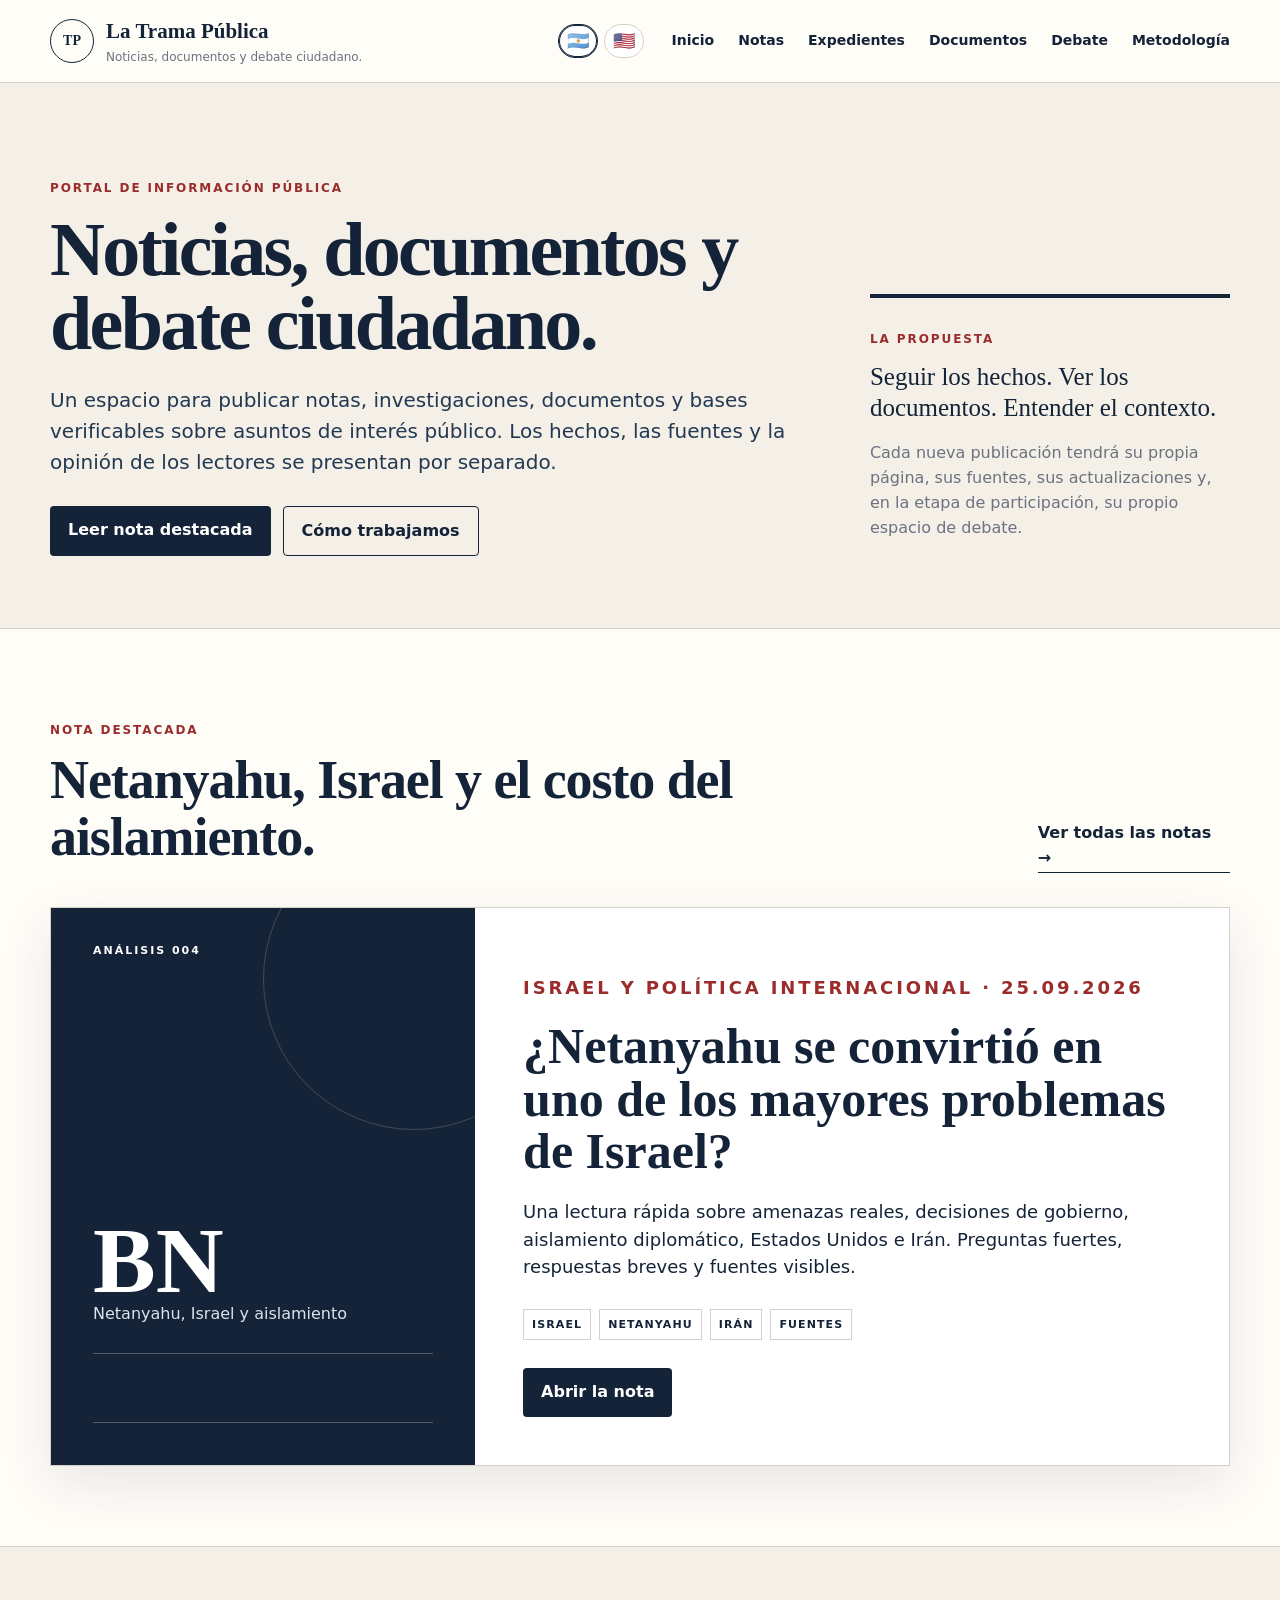
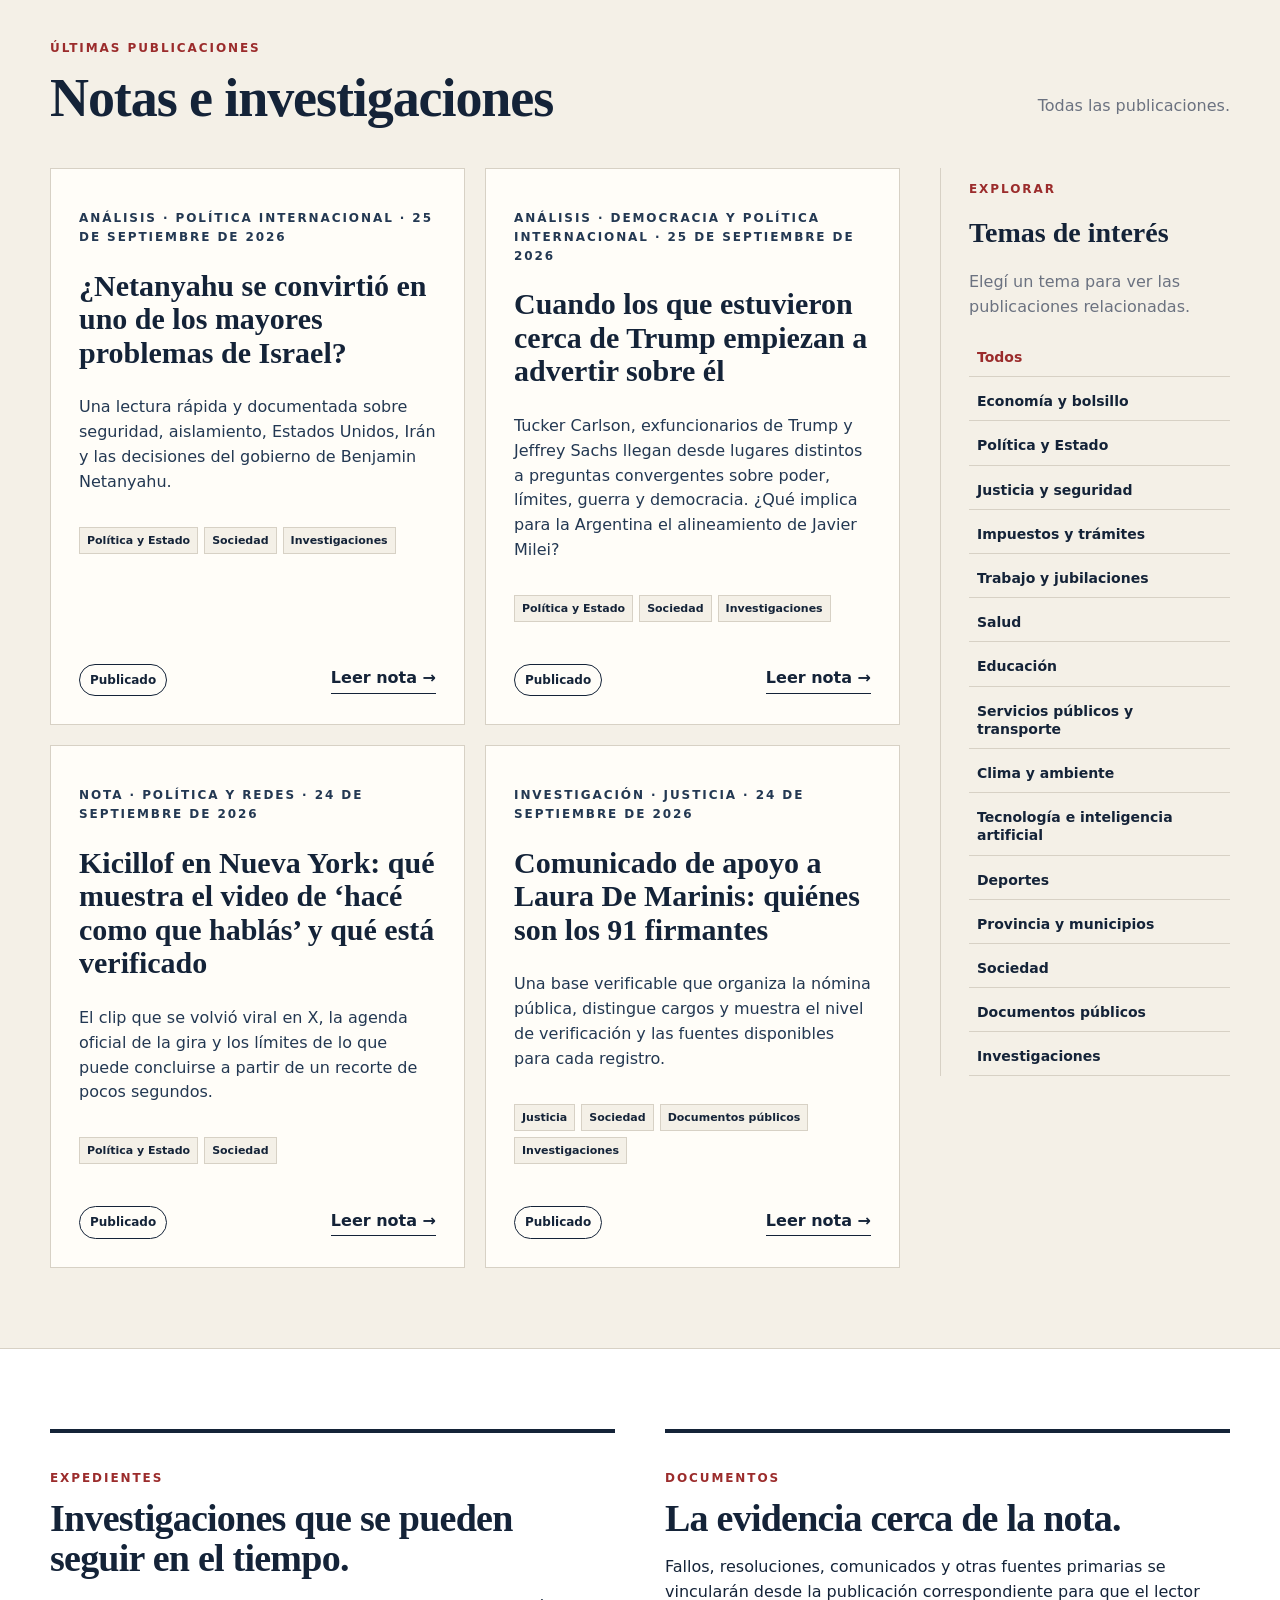
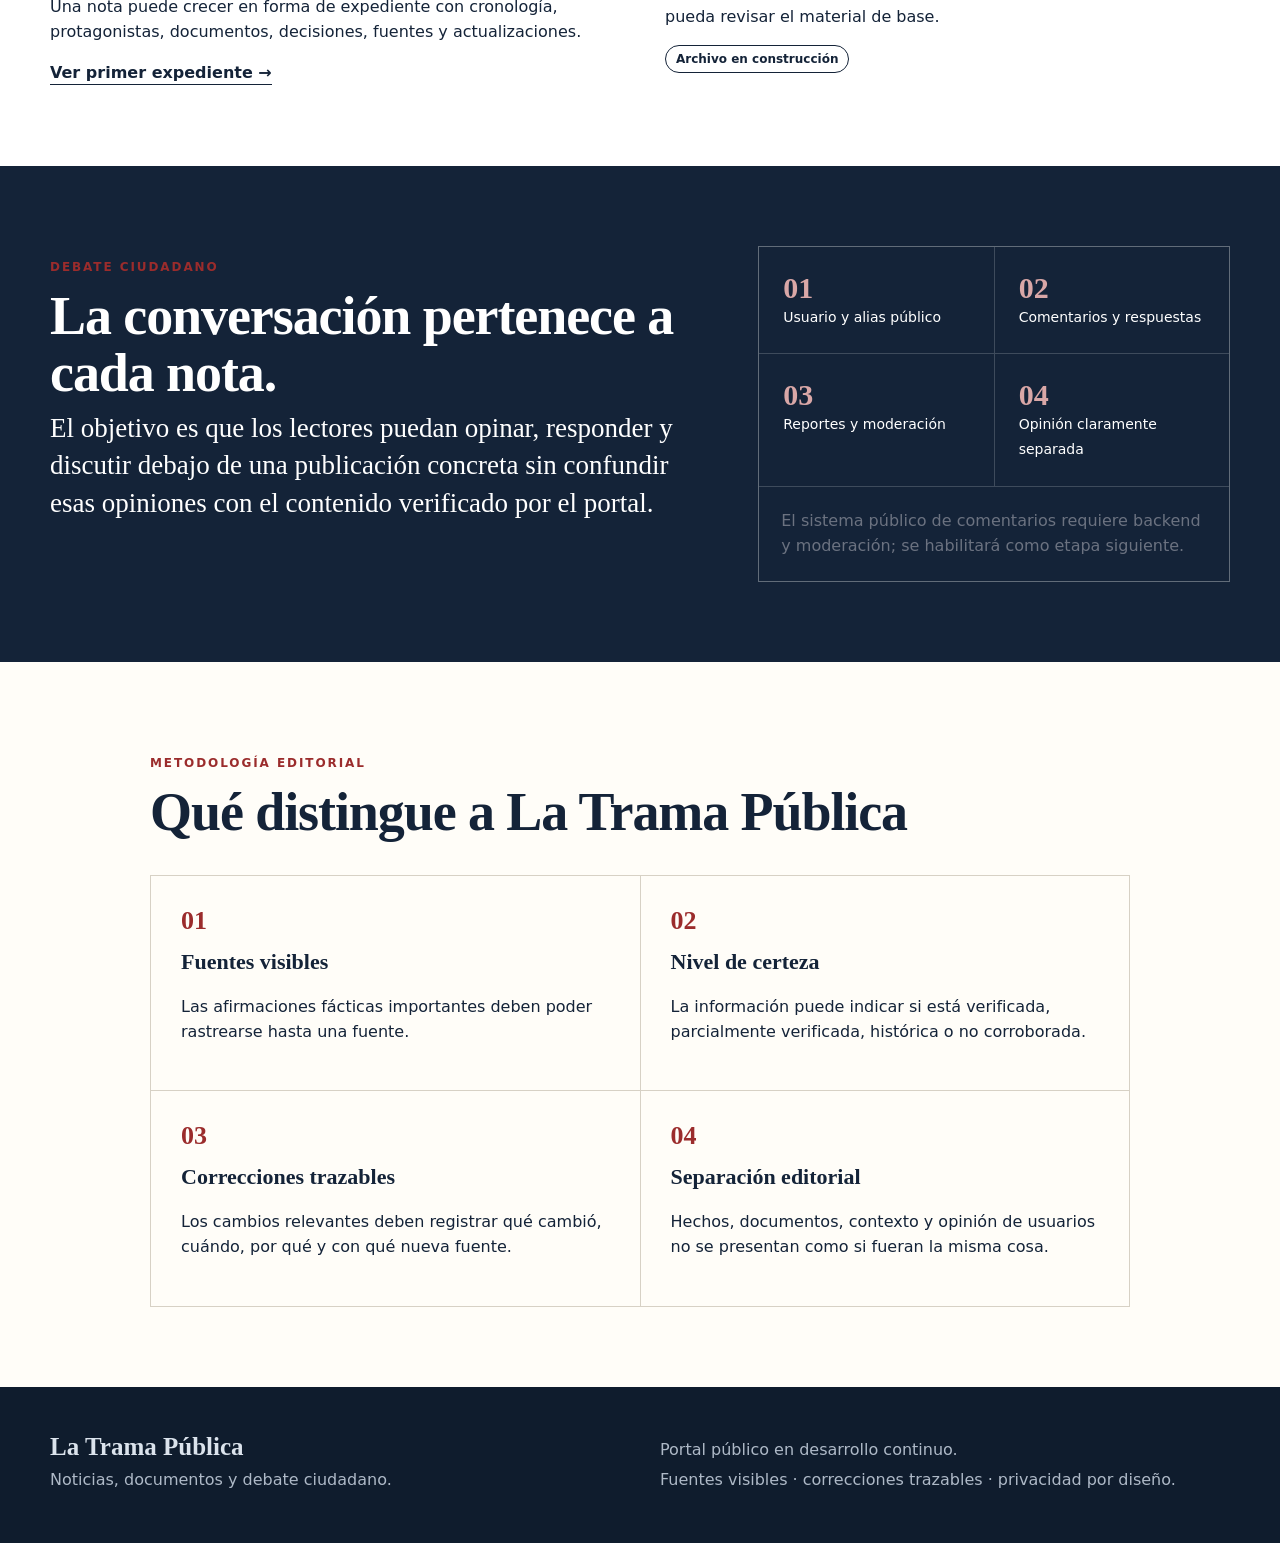
==== commit 0e5d56dc: "Publish Netanyahu Israel analysis" ====
--- a/index.html
+++ b/index.html
@@ -9,8 +9,8 @@
 <a class="skip" href="#contenido">Saltar al contenido</a>
 <header class="site-header"><div class="masthead wrap"><a class="brand" href="./" aria-label="La Trama Pública, inicio"><span class="brand-mark">TP</span><span><strong>La Trama Pública</strong><small>Noticias, documentos y debate ciudadano.</small></span></a><button class="nav-toggle" aria-label="Abrir menú" aria-expanded="false">Menú</button><nav class="main-nav" aria-label="Navegación principal"><a href="./">Inicio</a><a href="notas/">Notas</a><a href="#expedientes">Expedientes</a><a href="#documentos">Documentos</a><a href="#debate">Debate</a><a href="#metodologia">Metodología</a></nav></div></header>
 <main id="contenido">
-<section class="hero portal-hero" id="inicio"><div class="wrap hero-grid"><div><p class="eyebrow">Portal de información pública</p><h1>Noticias, documentos y debate ciudadano.</h1><p class="lead">Un espacio para publicar notas, investigaciones, documentos y bases verificables sobre asuntos de interés público. Los hechos, las fuentes y la opinión de los lectores se presentan por separado.</p><div class="hero-actions"><a class="btn primary" href="notas/trump-carlson-democracia-milei/">Leer nota destacada</a><a class="btn ghost" href="#metodologia">Cómo trabajamos</a></div></div><aside class="hero-note"><span class="rule"></span><p class="kicker">La propuesta</p><blockquote>Seguir los hechos. Ver los documentos. Entender el contexto.</blockquote><p class="muted">Cada nueva publicación tendrá su propia página, sus fuentes, sus actualizaciones y, en la etapa de participación, su propio espacio de debate.</p></aside></div></section>
-<section class="section portal-feature"><div class="wrap"><div class="section-head"><div><p class="eyebrow">Nota destacada</p><h2>Trump, poder, democracia y la pregunta argentina.</h2></div><a class="text-link" href="notas/">Ver todas las notas →</a></div><article class="feature-grid"><div class="feature-visual" aria-hidden="true"><span class="feature-stamp">ANÁLISIS 003</span><strong>TC</strong><span>Trump, Carlson y democracia</span><div class="feature-lines"></div></div><div class="feature-copy"><p class="eyebrow">Democracia y política internacional · 25.09.2026</p><h3>Cuando los que estuvieron cerca de Trump empiezan a advertir sobre él</h3><p>Carlson, exfuncionarios de Trump y Jeffrey Sachs llegan desde lugares distintos a preguntas convergentes sobre carácter, límites, guerra y poder. La nota también pregunta qué implica para la Argentina el alineamiento de Javier Milei con Trump.</p><div class="labels"><span>DEMOCRACIA</span><span>TRUMP</span><span>MILEI</span><span>FUENTES</span></div><a class="btn primary" href="notas/trump-carlson-democracia-milei/">Abrir la nota</a></div></article></div></section>
+<section class="hero portal-hero" id="inicio"><div class="wrap hero-grid"><div><p class="eyebrow">Portal de información pública</p><h1>Noticias, documentos y debate ciudadano.</h1><p class="lead">Un espacio para publicar notas, investigaciones, documentos y bases verificables sobre asuntos de interés público. Los hechos, las fuentes y la opinión de los lectores se presentan por separado.</p><div class="hero-actions"><a class="btn primary" href="notas/netanyahu-israel-aislamiento/">Leer nota destacada</a><a class="btn ghost" href="#metodologia">Cómo trabajamos</a></div></div><aside class="hero-note"><span class="rule"></span><p class="kicker">La propuesta</p><blockquote>Seguir los hechos. Ver los documentos. Entender el contexto.</blockquote><p class="muted">Cada nueva publicación tendrá su propia página, sus fuentes, sus actualizaciones y, en la etapa de participación, su propio espacio de debate.</p></aside></div></section>
+<section class="section portal-feature"><div class="wrap"><div class="section-head"><div><p class="eyebrow">Nota destacada</p><h2>Netanyahu, Israel y el costo del aislamiento.</h2></div><a class="text-link" href="notas/">Ver todas las notas →</a></div><article class="feature-grid"><div class="feature-visual" aria-hidden="true"><span class="feature-stamp">ANÁLISIS 004</span><strong>BN</strong><span>Netanyahu, Israel y aislamiento</span><div class="feature-lines"></div></div><div class="feature-copy"><p class="eyebrow">Israel y política internacional · 25.09.2026</p><h3>¿Netanyahu se convirtió en uno de los mayores problemas de Israel?</h3><p>Una lectura rápida sobre amenazas reales, decisiones de gobierno, aislamiento diplomático, Estados Unidos e Irán. Preguntas fuertes, respuestas breves y fuentes visibles.</p><div class="labels"><span>ISRAEL</span><span>NETANYAHU</span><span>IRÁN</span><span>FUENTES</span></div><a class="btn primary" href="notas/netanyahu-israel-aislamiento/">Abrir la nota</a></div></article></div></section>
 <section class="section publications" id="publicaciones"><div class="wrap"><div class="section-head"><div><p class="eyebrow">Últimas publicaciones</p><h2>Notas e investigaciones</h2></div><p class="muted" id="publication-filter-label">El archivo crecerá con cada nueva publicación.</p></div><div class="portal-content-grid"><div id="latest-publications" class="publication-grid" aria-live="polite"></div><aside class="topic-sidebar" aria-labelledby="topics-title"><p class="eyebrow">Explorar</p><h3 id="topics-title">Temas de interés</h3><p class="muted">Elegí un tema para ver las publicaciones relacionadas.</p><div id="interest-topics" class="topic-list"></div></aside></div></div></section>
 <section class="section portal-panels" id="expedientes"><div class="wrap portal-columns"><article class="info-card"><p class="eyebrow">Expedientes</p><h2>Investigaciones que se pueden seguir en el tiempo.</h2><p>Una nota puede crecer en forma de expediente con cronología, protagonistas, documentos, decisiones, fuentes y actualizaciones.</p><a class="text-link" href="notas/laura-de-marinis-91-firmantes/">Ver primer expediente →</a></article><article class="info-card" id="documentos"><p class="eyebrow">Documentos</p><h2>La evidencia cerca de la nota.</h2><p>Fallos, resoluciones, comunicados y otras fuentes primarias se vincularán desde la publicación correspondiente para que el lector pueda revisar el material de base.</p><span class="status">Archivo en construcción</span></article></div></section>
 <section class="section debate-home" id="debate"><div class="wrap debate-home-grid"><div><p class="eyebrow">Debate ciudadano</p><h2>La conversación pertenece a cada nota.</h2><p class="big-copy">El objetivo es que los lectores puedan opinar, responder y discutir debajo de una publicación concreta sin confundir esas opiniones con el contenido verificado por el portal.</p></div><div class="debate-rules"><div><strong>01</strong><span>Usuario y alias público</span></div><div><strong>02</strong><span>Comentarios y respuestas</span></div><div><strong>03</strong><span>Reportes y moderación</span></div><div><strong>04</strong><span>Opinión claramente separada</span></div><p class="muted">El sistema público de comentarios requiere backend y moderación; se habilitará como etapa siguiente.</p></div></div></section>
--- a/styles.css
+++ b/styles.css
@@ -22,3 +22,7 @@
 .language-switch{display:flex;align-items:center;gap:6px;margin-left:auto;margin-right:4px}.language-switch a,.language-switch span{display:inline-flex;align-items:center;justify-content:center;min-width:38px;height:34px;padding:0 8px;border:1px solid var(--line);border-radius:999px;text-decoration:none;background:white;font-size:18px;line-height:1}.language-switch .active{border-color:var(--ink);box-shadow:inset 0 0 0 1px var(--ink)}.language-switch .disabled{opacity:.4;cursor:not-allowed}.person-callout{display:grid;grid-template-columns:220px 1fr;gap:30px;align-items:start}.person-callout>img{width:220px;aspect-ratio:4/5;object-fit:cover;border:1px solid var(--line)}.article-figure{margin:28px 0 34px}.article-figure img{display:block;width:100%;max-height:560px;object-fit:cover;border:1px solid var(--line)}.article-figure figcaption{font-size:12px;color:var(--muted);margin-top:8px}.milei-section{background:var(--ivory);border-top:1px solid var(--line);border-bottom:1px solid var(--line)}.sources-section{background:#eef1f4}.source-list{display:grid;gap:10px;margin:28px 0}.source-list a{display:grid;grid-template-columns:minmax(220px,.8fr) 1.2fr;gap:20px;padding:17px 18px;border:1px solid var(--line);background:white;text-decoration:none}.source-list a:hover{box-shadow:var(--shadow)}.source-list span{color:var(--ink2)}.source-note{font-size:13px;color:var(--muted)}
 @media(max-width:880px){.masthead{gap:12px}.language-switch{margin-left:auto}.person-callout{grid-template-columns:150px 1fr}.person-callout>img{width:150px}.source-list a{grid-template-columns:1fr}}
 @media(max-width:600px){.language-switch a,.language-switch span{min-width:34px;height:32px;padding:0 6px}.person-callout{grid-template-columns:1fr}.person-callout>img{width:150px}.brand strong{font-size:18px}}
+
+/* quick-analysis-v1 */
+.aside-portrait{width:100%;max-height:430px;object-fit:cover;object-position:center 22%;border:1px solid var(--line);background:white}.quick-analysis{background:#f8f6f0}.quick-question{background:var(--paper);border-top:5px solid var(--ink);padding:34px 36px;margin:0 0 26px;box-shadow:0 10px 30px rgba(20,35,56,.06)}.quick-question h2{font-size:clamp(34px,5vw,56px);line-height:1.02;margin:8px 0 18px;letter-spacing:-.025em}.quick-answer{font:24px/1.42 Georgia;margin:0 0 18px;color:var(--ink2)}.conclusion-card{background:var(--ink);color:white;border-top-color:var(--accent)}.conclusion-card .quick-answer{color:#eef2f6}.wide-figure{margin:34px 0 42px}.wide-figure img{width:100%;max-height:560px;object-fit:cover}.wide-figure figcaption{font-size:13px;color:var(--muted);padding-top:8px}
+@media(max-width:600px){.quick-question{padding:26px 22px}.quick-question h2{font-size:36px}.quick-answer{font-size:21px}.aside-portrait{max-height:360px}}
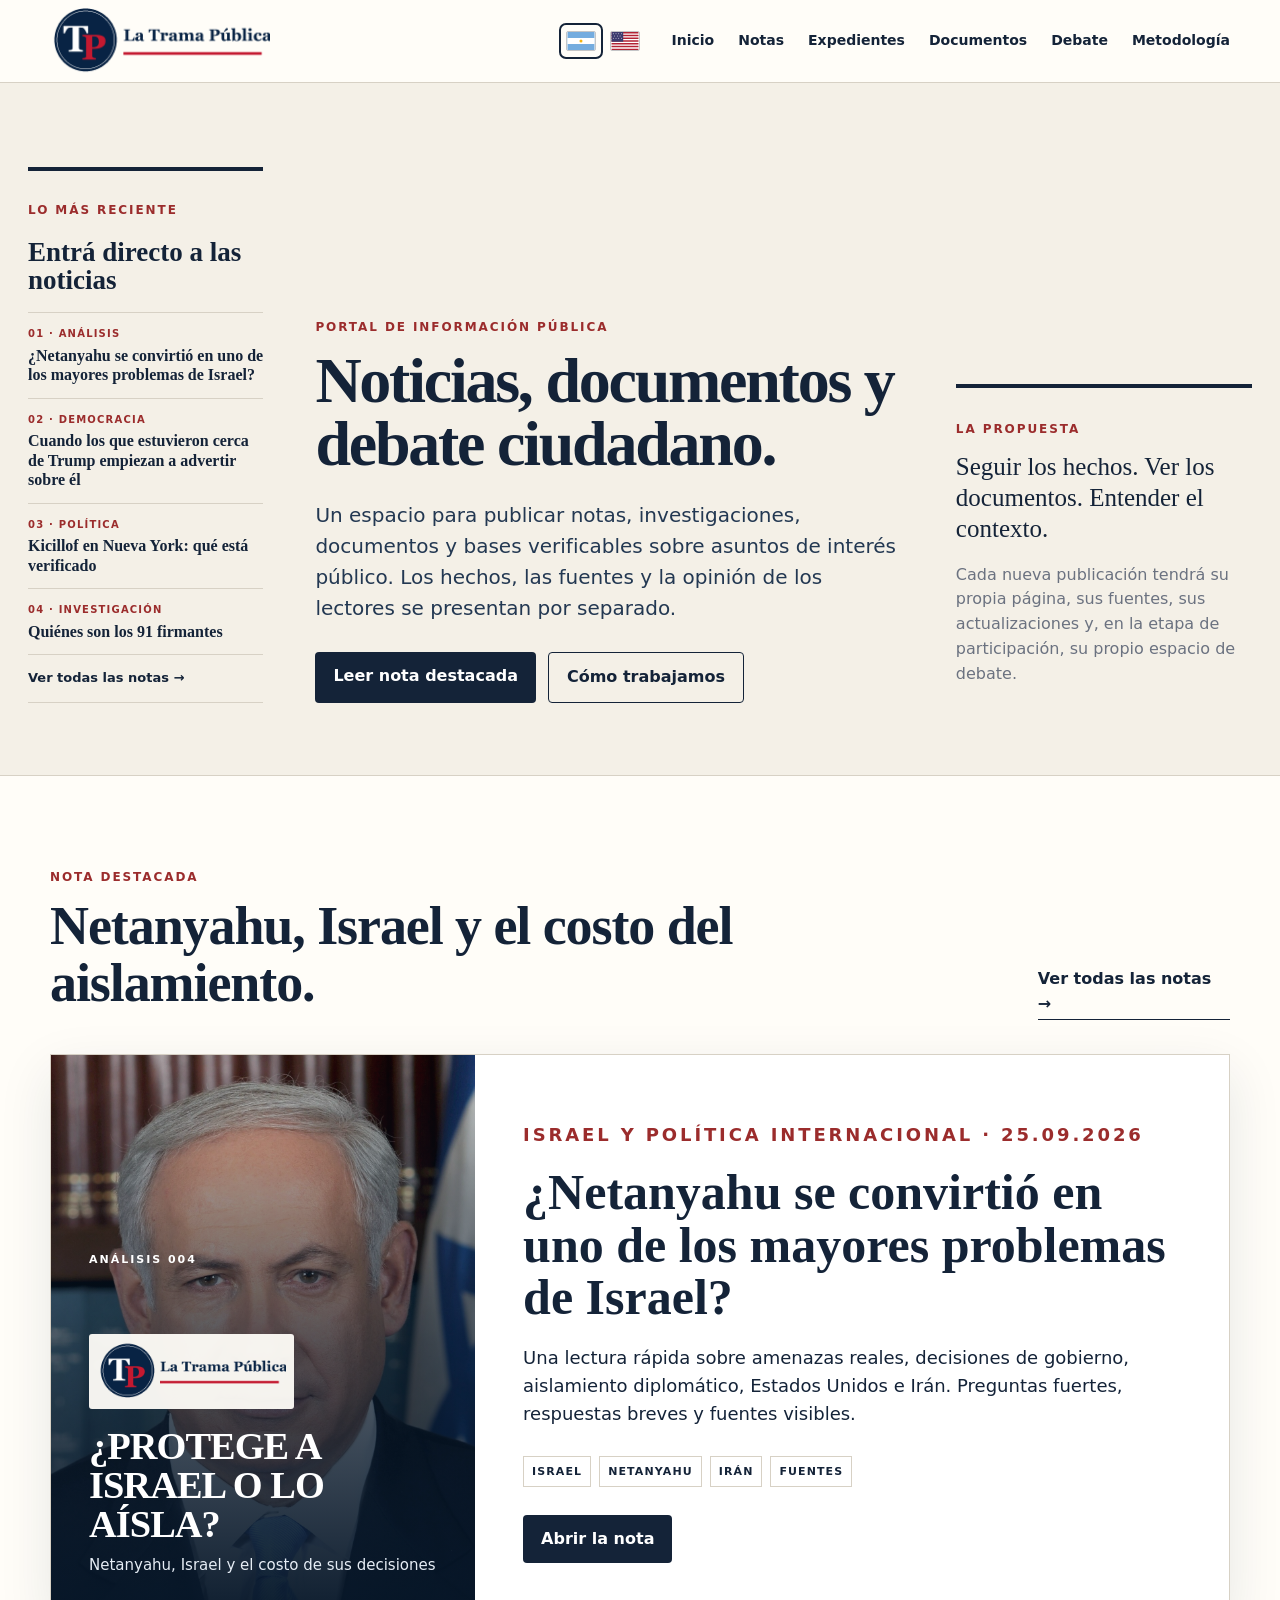
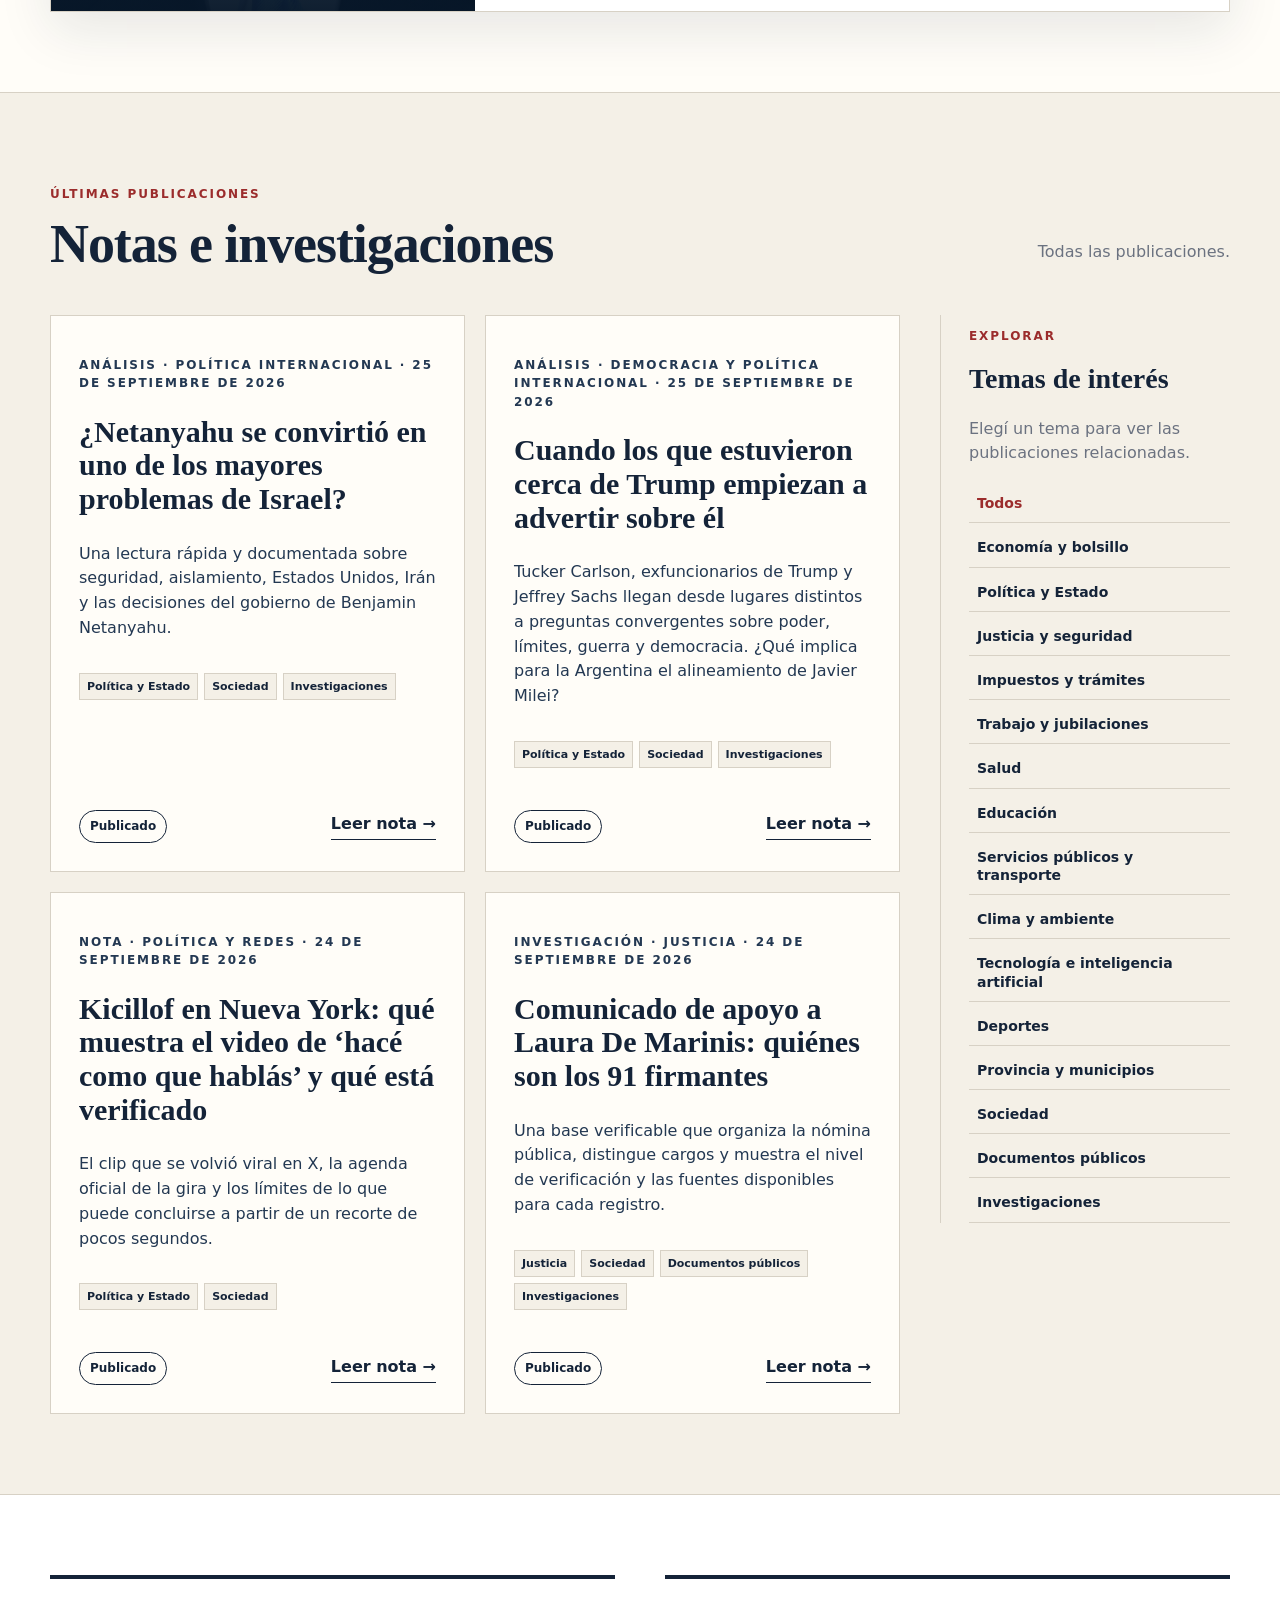
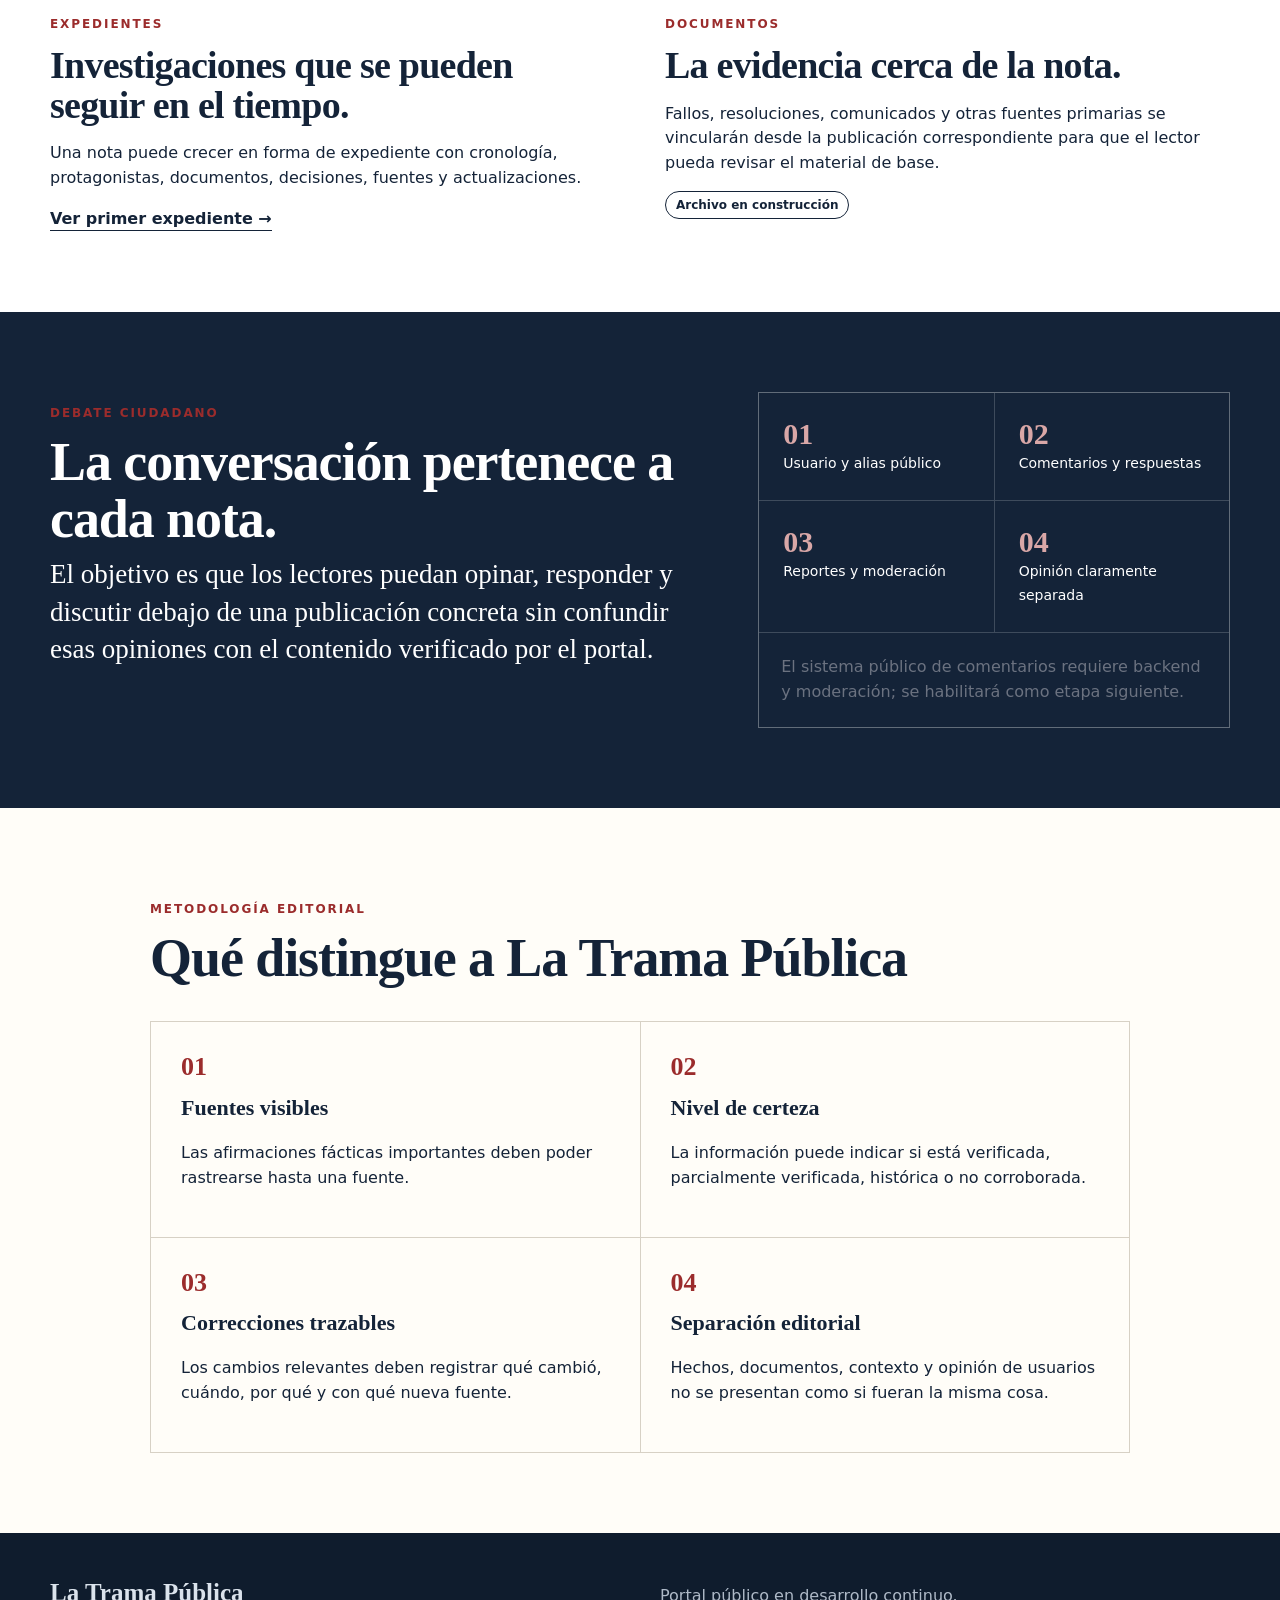
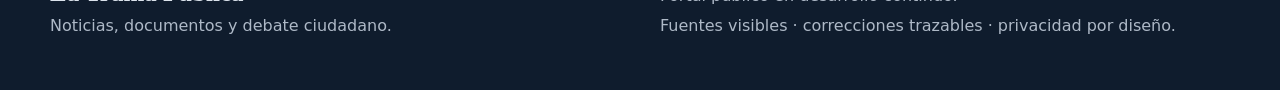
==== commit 808f9fb0: "Add portal branding and homepage navigation" ====
--- a/index.html
+++ b/index.html
@@ -4,13 +4,18 @@
   <meta charset="utf-8"><meta name="viewport" content="width=device-width,initial-scale=1">
   <meta name="description" content="La Trama Pública: portal argentino de noticias, documentos, investigaciones y debate ciudadano con fuentes visibles.">
   <title>La Trama Pública — Noticias, documentos y debate ciudadano</title><link rel="stylesheet" href="styles.css">
+<link rel="icon" type="image/png" href="./assets/branding/tp-mark.png">
 </head>
 <body>
 <a class="skip" href="#contenido">Saltar al contenido</a>
-<header class="site-header"><div class="masthead wrap"><a class="brand" href="./" aria-label="La Trama Pública, inicio"><span class="brand-mark">TP</span><span><strong>La Trama Pública</strong><small>Noticias, documentos y debate ciudadano.</small></span></a><button class="nav-toggle" aria-label="Abrir menú" aria-expanded="false">Menú</button><nav class="main-nav" aria-label="Navegación principal"><a href="./">Inicio</a><a href="notas/">Notas</a><a href="#expedientes">Expedientes</a><a href="#documentos">Documentos</a><a href="#debate">Debate</a><a href="#metodologia">Metodología</a></nav></div></header>
+<header class="site-header"><div class="masthead wrap"><a class="brand" href="./" aria-label="La Trama Pública, inicio"><img class="brand-logo" src="./assets/branding/la-trama-publica-logo.png" alt="La Trama Pública"></a><button class="nav-toggle" aria-label="Abrir menú" aria-expanded="false">Menú</button><nav class="main-nav" aria-label="Navegación principal"><a href="./">Inicio</a><a href="notas/">Notas</a><a href="#expedientes">Expedientes</a><a href="#documentos">Documentos</a><a href="#debate">Debate</a><a href="#metodologia">Metodología</a></nav></div></header>
 <main id="contenido">
-<section class="hero portal-hero" id="inicio"><div class="wrap hero-grid"><div><p class="eyebrow">Portal de información pública</p><h1>Noticias, documentos y debate ciudadano.</h1><p class="lead">Un espacio para publicar notas, investigaciones, documentos y bases verificables sobre asuntos de interés público. Los hechos, las fuentes y la opinión de los lectores se presentan por separado.</p><div class="hero-actions"><a class="btn primary" href="notas/netanyahu-israel-aislamiento/">Leer nota destacada</a><a class="btn ghost" href="#metodologia">Cómo trabajamos</a></div></div><aside class="hero-note"><span class="rule"></span><p class="kicker">La propuesta</p><blockquote>Seguir los hechos. Ver los documentos. Entender el contexto.</blockquote><p class="muted">Cada nueva publicación tendrá su propia página, sus fuentes, sus actualizaciones y, en la etapa de participación, su propio espacio de debate.</p></aside></div></section>
-<section class="section portal-feature"><div class="wrap"><div class="section-head"><div><p class="eyebrow">Nota destacada</p><h2>Netanyahu, Israel y el costo del aislamiento.</h2></div><a class="text-link" href="notas/">Ver todas las notas →</a></div><article class="feature-grid"><div class="feature-visual" aria-hidden="true"><span class="feature-stamp">ANÁLISIS 004</span><strong>BN</strong><span>Netanyahu, Israel y aislamiento</span><div class="feature-lines"></div></div><div class="feature-copy"><p class="eyebrow">Israel y política internacional · 25.09.2026</p><h3>¿Netanyahu se convirtió en uno de los mayores problemas de Israel?</h3><p>Una lectura rápida sobre amenazas reales, decisiones de gobierno, aislamiento diplomático, Estados Unidos e Irán. Preguntas fuertes, respuestas breves y fuentes visibles.</p><div class="labels"><span>ISRAEL</span><span>NETANYAHU</span><span>IRÁN</span><span>FUENTES</span></div><a class="btn primary" href="notas/netanyahu-israel-aislamiento/">Abrir la nota</a></div></article></div></section>
+<section class="hero portal-hero" id="inicio"><div class="home-hero-grid">
+<aside class="latest-rail"><p class="eyebrow">Lo más reciente</p><h2>Entrá directo a las noticias</h2><a href="notas/netanyahu-israel-aislamiento/"><span>01 · ANÁLISIS</span><strong>¿Netanyahu se convirtió en uno de los mayores problemas de Israel?</strong></a><a href="notas/trump-carlson-democracia-milei/"><span>02 · DEMOCRACIA</span><strong>Cuando los que estuvieron cerca de Trump empiezan a advertir sobre él</strong></a><a href="notas/kicillof-nueva-york-video-viral/"><span>03 · POLÍTICA</span><strong>Kicillof en Nueva York: qué está verificado</strong></a><a href="notas/laura-de-marinis-91-firmantes/"><span>04 · INVESTIGACIÓN</span><strong>Quiénes son los 91 firmantes</strong></a><a class="latest-all" href="notas/">Ver todas las notas →</a></aside>
+<div class="home-hero-main"><p class="eyebrow">Portal de información pública</p><h1>Noticias, documentos y debate ciudadano.</h1><p class="lead">Un espacio para publicar notas, investigaciones, documentos y bases verificables sobre asuntos de interés público. Los hechos, las fuentes y la opinión de los lectores se presentan por separado.</p><div class="hero-actions"><a class="btn primary" href="notas/netanyahu-israel-aislamiento/">Leer nota destacada</a><a class="btn ghost" href="#metodologia">Cómo trabajamos</a></div></div>
+<aside class="hero-note"><span class="rule"></span><p class="kicker">La propuesta</p><blockquote>Seguir los hechos. Ver los documentos. Entender el contexto.</blockquote><p class="muted">Cada nueva publicación tendrá su propia página, sus fuentes, sus actualizaciones y, en la etapa de participación, su propio espacio de debate.</p></aside>
+</div></section>
+<section class="section portal-feature"><div class="wrap"><div class="section-head"><div><p class="eyebrow">Nota destacada</p><h2>Netanyahu, Israel y el costo del aislamiento.</h2></div><a class="text-link" href="notas/">Ver todas las notas →</a></div><article class="feature-grid"><div class="feature-visual feature-photo"><img class="feature-photo-image" src="assets/people/benjamin-netanyahu.jpg" alt="Benjamin Netanyahu"><div class="feature-photo-overlay"></div><div class="feature-photo-copy"><span class="feature-stamp">ANÁLISIS 004</span><img class="feature-photo-logo" src="assets/branding/la-trama-publica-logo.png" alt="La Trama Pública"><strong class="feature-photo-headline">¿PROTEGE A ISRAEL O LO AÍSLA?</strong><span>Netanyahu, Israel y el costo de sus decisiones</span></div></div><div class="feature-copy"><p class="eyebrow">Israel y política internacional · 25.09.2026</p><h3>¿Netanyahu se convirtió en uno de los mayores problemas de Israel?</h3><p>Una lectura rápida sobre amenazas reales, decisiones de gobierno, aislamiento diplomático, Estados Unidos e Irán. Preguntas fuertes, respuestas breves y fuentes visibles.</p><div class="labels"><span>ISRAEL</span><span>NETANYAHU</span><span>IRÁN</span><span>FUENTES</span></div><a class="btn primary" href="notas/netanyahu-israel-aislamiento/">Abrir la nota</a></div></article></div></section>
 <section class="section publications" id="publicaciones"><div class="wrap"><div class="section-head"><div><p class="eyebrow">Últimas publicaciones</p><h2>Notas e investigaciones</h2></div><p class="muted" id="publication-filter-label">El archivo crecerá con cada nueva publicación.</p></div><div class="portal-content-grid"><div id="latest-publications" class="publication-grid" aria-live="polite"></div><aside class="topic-sidebar" aria-labelledby="topics-title"><p class="eyebrow">Explorar</p><h3 id="topics-title">Temas de interés</h3><p class="muted">Elegí un tema para ver las publicaciones relacionadas.</p><div id="interest-topics" class="topic-list"></div></aside></div></div></section>
 <section class="section portal-panels" id="expedientes"><div class="wrap portal-columns"><article class="info-card"><p class="eyebrow">Expedientes</p><h2>Investigaciones que se pueden seguir en el tiempo.</h2><p>Una nota puede crecer en forma de expediente con cronología, protagonistas, documentos, decisiones, fuentes y actualizaciones.</p><a class="text-link" href="notas/laura-de-marinis-91-firmantes/">Ver primer expediente →</a></article><article class="info-card" id="documentos"><p class="eyebrow">Documentos</p><h2>La evidencia cerca de la nota.</h2><p>Fallos, resoluciones, comunicados y otras fuentes primarias se vincularán desde la publicación correspondiente para que el lector pueda revisar el material de base.</p><span class="status">Archivo en construcción</span></article></div></section>
 <section class="section debate-home" id="debate"><div class="wrap debate-home-grid"><div><p class="eyebrow">Debate ciudadano</p><h2>La conversación pertenece a cada nota.</h2><p class="big-copy">El objetivo es que los lectores puedan opinar, responder y discutir debajo de una publicación concreta sin confundir esas opiniones con el contenido verificado por el portal.</p></div><div class="debate-rules"><div><strong>01</strong><span>Usuario y alias público</span></div><div><strong>02</strong><span>Comentarios y respuestas</span></div><div><strong>03</strong><span>Reportes y moderación</span></div><div><strong>04</strong><span>Opinión claramente separada</span></div><p class="muted">El sistema público de comentarios requiere backend y moderación; se habilitará como etapa siguiente.</p></div></div></section>
--- a/styles.css
+++ b/styles.css
@@ -26,3 +26,15 @@
 /* quick-analysis-v1 */
 .aside-portrait{width:100%;max-height:430px;object-fit:cover;object-position:center 22%;border:1px solid var(--line);background:white}.quick-analysis{background:#f8f6f0}.quick-question{background:var(--paper);border-top:5px solid var(--ink);padding:34px 36px;margin:0 0 26px;box-shadow:0 10px 30px rgba(20,35,56,.06)}.quick-question h2{font-size:clamp(34px,5vw,56px);line-height:1.02;margin:8px 0 18px;letter-spacing:-.025em}.quick-answer{font:24px/1.42 Georgia;margin:0 0 18px;color:var(--ink2)}.conclusion-card{background:var(--ink);color:white;border-top-color:var(--accent)}.conclusion-card .quick-answer{color:#eef2f6}.wide-figure{margin:34px 0 42px}.wide-figure img{width:100%;max-height:560px;object-fit:cover}.wide-figure figcaption{font-size:13px;color:var(--muted);padding-top:8px}
 @media(max-width:600px){.quick-question{padding:26px 22px}.quick-question h2{font-size:36px}.quick-answer{font-size:21px}.aside-portrait{max-height:360px}}
+
+/* portal-brand-and-navigation-v2 */
+.brand{min-width:220px}.brand-logo{display:block;width:220px;height:auto;max-height:74px;object-fit:contain;object-position:left center}.sr-only{position:absolute;width:1px;height:1px;padding:0;margin:-1px;overflow:hidden;clip:rect(0,0,0,0);white-space:nowrap;border:0}.flag-icon{display:block;width:24px;height:16px;border:1px solid rgba(20,35,56,.25);border-radius:2px;position:relative;overflow:hidden;box-shadow:0 0 0 1px rgba(255,255,255,.4) inset}.flag-ar{background:linear-gradient(to bottom,#74acdf 0 33.33%,#fff 33.33% 66.66%,#74acdf 66.66% 100%)}.flag-ar:after{content:"";position:absolute;width:4px;height:4px;border-radius:50%;background:#f6b40e;left:50%;top:50%;transform:translate(-50%,-50%)}.flag-us{background:repeating-linear-gradient(to bottom,#b22234 0 1.23px,#fff 1.23px 2.46px)}.flag-us:before{content:"";position:absolute;left:0;top:0;width:10px;height:8px;background:#3c3b6e}.language-switch a,.language-switch span.active{min-width:42px;height:34px;padding:0 8px}
+.home-hero-grid{width:min(1540px,calc(100% - 56px));margin:auto;display:grid;grid-template-columns:minmax(220px,.62fr) minmax(500px,1.55fr) minmax(270px,.78fr);gap:52px;align-items:end}.home-hero-main h1{font-size:clamp(48px,5vw,74px)}.latest-rail{align-self:stretch;border-top:4px solid var(--ink);padding-top:18px;display:flex;flex-direction:column}.latest-rail h2{font-size:27px;line-height:1.05;margin:6px 0 18px}.latest-rail>a{display:block;text-decoration:none;border-top:1px solid var(--line);padding:13px 0}.latest-rail>a span{display:block;font-size:10px;letter-spacing:.12em;font-weight:800;color:var(--accent);margin-bottom:4px}.latest-rail>a strong{display:block;font:700 16px/1.22 Georgia}.latest-rail>a:hover strong{color:var(--accent)}.latest-rail .latest-all{margin-top:auto;font-weight:800;font-size:13px;border-bottom:1px solid var(--line)}
+.feature-photo{padding:0!important;background:var(--ink);min-height:390px}.feature-photo:before{display:none}.feature-photo-image{position:absolute;inset:0;width:100%;height:100%;object-fit:cover;object-position:center 20%}.feature-photo-overlay{position:absolute;inset:0;background:linear-gradient(to top,rgba(6,22,40,.96) 0%,rgba(6,22,40,.68) 48%,rgba(6,22,40,.15) 100%)}.feature-photo-copy{position:relative;z-index:2;min-height:390px;padding:34px 38px;display:flex;flex-direction:column;justify-content:flex-end;align-items:flex-start}.feature-photo-logo{width:205px;height:auto;background:rgba(255,253,248,.95);padding:6px 8px;border-radius:3px;margin-bottom:18px}.feature-photo-headline{font:700 clamp(31px,3vw,48px)/1.02 Georgia!important;letter-spacing:-.025em;max-width:430px;margin-bottom:10px;color:#fff}.feature-photo-copy>span:last-child{font-size:15px;color:#e6edf5}.feature-photo-copy .feature-stamp{top:30px;left:38px;color:#fff}
+.branded-photo{position:relative}.branded-photo:after{content:"";position:absolute;top:14px;left:14px;width:48px;height:48px;background:rgba(255,253,248,.94) url('assets/branding/tp-mark.png') center/42px 42px no-repeat;border-radius:50%;box-shadow:0 3px 12px rgba(0,0,0,.16);pointer-events:none}
+@media(max-width:1180px){.home-hero-grid{grid-template-columns:minmax(220px,.7fr) minmax(0,1.45fr);gap:38px}.home-hero-grid .hero-note{grid-column:1/-1;margin-top:8px;display:grid;grid-template-columns:.7fr 1.3fr;gap:28px;align-items:start}.home-hero-grid .hero-note .rule{display:none}.home-hero-grid .hero-note .kicker{grid-column:1}.home-hero-grid .hero-note blockquote{grid-column:1;margin-top:0}.home-hero-grid .hero-note .muted{grid-column:2;grid-row:1/3;margin-top:0}.brand-logo{width:195px}.brand{min-width:195px}.main-nav{gap:16px}}
+@media(max-width:880px){.brand{min-width:0}.brand-logo{width:175px}.home-hero-grid{width:min(100% - 32px,760px);grid-template-columns:1fr;gap:30px}.home-hero-main{order:1}.latest-rail{order:2}.home-hero-grid .hero-note{order:3;display:block;grid-column:auto}.latest-rail .latest-all{margin-top:0}.feature-photo-copy{min-height:340px}.feature-photo-logo{width:180px}.language-switch{order:2}.nav-toggle{order:3}.main-nav{order:4}}
+@media(max-width:600px){.brand-logo{width:145px}.language-switch a,.language-switch span.active{min-width:36px;height:32px;padding:0 5px}.flag-icon{width:22px;height:15px}.home-hero-main h1{font-size:46px}.latest-rail h2{font-size:25px}.feature-photo-copy{min-height:320px;padding:26px}.feature-photo-copy .feature-stamp{left:26px;top:24px}.feature-photo-headline{font-size:34px!important}.feature-photo-logo{width:155px}.branded-photo:after{width:42px;height:42px;background-size:36px 36px}}
+.language-switch a,.language-switch span.active{border:0!important;background:transparent!important;border-radius:4px!important;box-shadow:none!important;min-width:38px!important;height:30px!important;padding:3px!important}.language-switch .active{outline:2px solid var(--ink);outline-offset:1px}.flag-icon{width:30px;height:20px;border-radius:2px}.flag-us{background:repeating-linear-gradient(to bottom,#b22234 0 7.69%,#fff 7.69% 15.38%)}.flag-us:before{width:13px;height:11px}.flag-ar{background:linear-gradient(to bottom,#74acdf 0 34%,#fff 34% 66%,#74acdf 66% 100%)}.person-callout,.article-aside:has(.aside-portrait){position:relative}.person-callout:after,.article-aside:has(.aside-portrait):after{content:"";position:absolute;top:10px;left:10px;width:42px;height:42px;background:rgba(255,253,248,.94) url('assets/branding/tp-mark.png') center/36px 36px no-repeat;border-radius:50%;box-shadow:0 3px 12px rgba(0,0,0,.16);pointer-events:none}
+@media(max-width:600px){body{overflow-x:hidden}.masthead{gap:8px;flex-wrap:nowrap}.brand-logo{width:118px}.language-switch{gap:3px;margin-right:0}.language-switch a,.language-switch span.active{min-width:32px!important;width:32px!important;height:27px!important;padding:2px!important}.flag-icon{width:27px;height:18px}.nav-toggle{padding:7px 9px;flex:0 0 auto}.home-hero-grid>*{min-width:0}.home-hero-main,.latest-rail{max-width:100%;overflow:hidden}.home-hero-main h1{font-size:42px;overflow-wrap:break-word}.latest-rail>a strong{overflow-wrap:anywhere}.person-callout:after,.article-aside:has(.aside-portrait):after{width:36px;height:36px;background-size:31px 31px}}
+.language-switch .flag-svg{display:block;width:30px;height:20px;border:1px solid rgba(20,35,56,.25);border-radius:2px;overflow:hidden;flex:0 0 auto}.language-switch .sr-only{position:absolute!important;width:1px!important;height:1px!important;min-width:0!important;padding:0!important;margin:-1px!important;overflow:hidden!important;clip:rect(0,0,0,0)!important;white-space:nowrap!important;border:0!important}.language-switch>a,.language-switch>span.active{display:inline-flex!important;align-items:center!important;justify-content:center!important}.masthead{min-width:0}.brand,.language-switch,.nav-toggle,.main-nav{min-width:0}@media(max-width:600px){html,body{width:100%;max-width:100%;overflow-x:hidden}.masthead{justify-content:flex-start}.language-switch{margin-left:auto!important}.language-switch .flag-svg{width:26px;height:18px}.home-hero-grid{width:calc(100% - 28px)!important}.home-hero-main,.latest-rail,.hero-note{width:100%;max-width:100%}.home-hero-main h1,.home-hero-main .lead{max-width:100%}.home-hero-main h1{font-size:40px!important;line-height:1.02!important}}
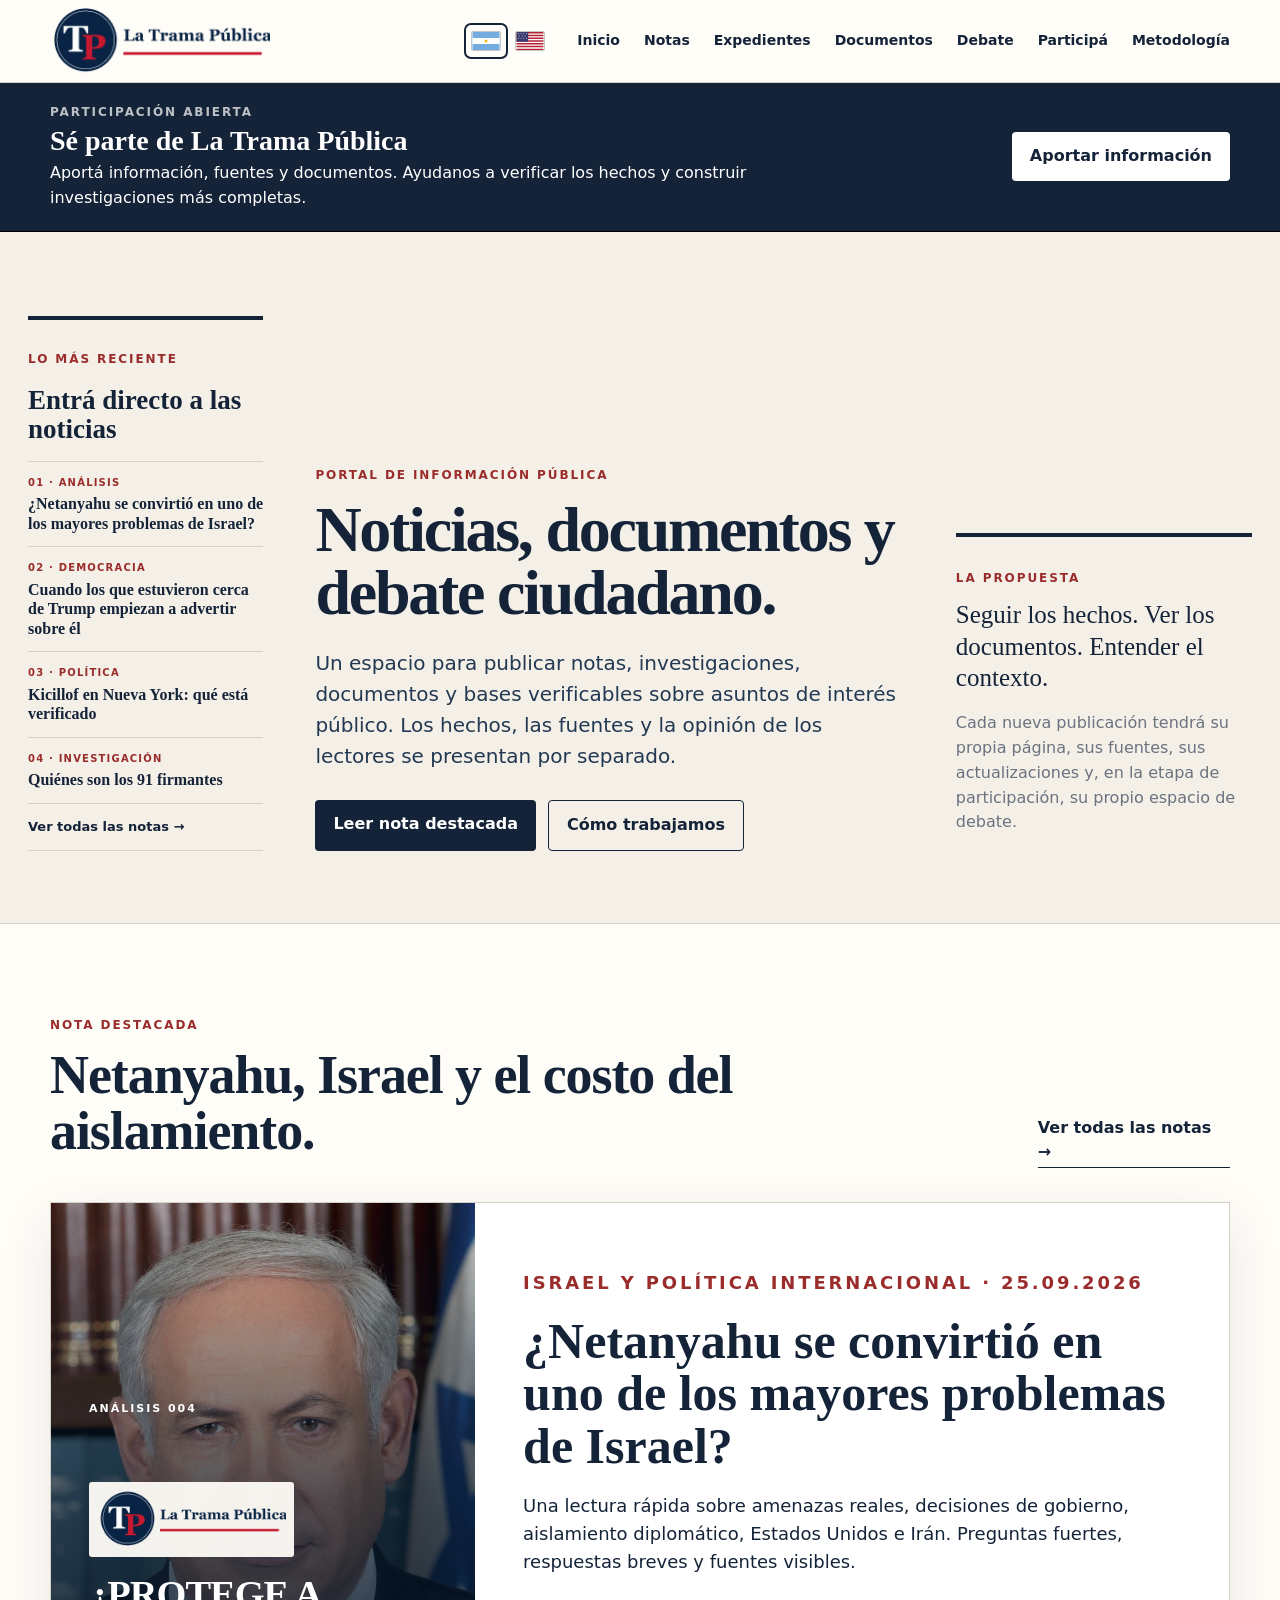
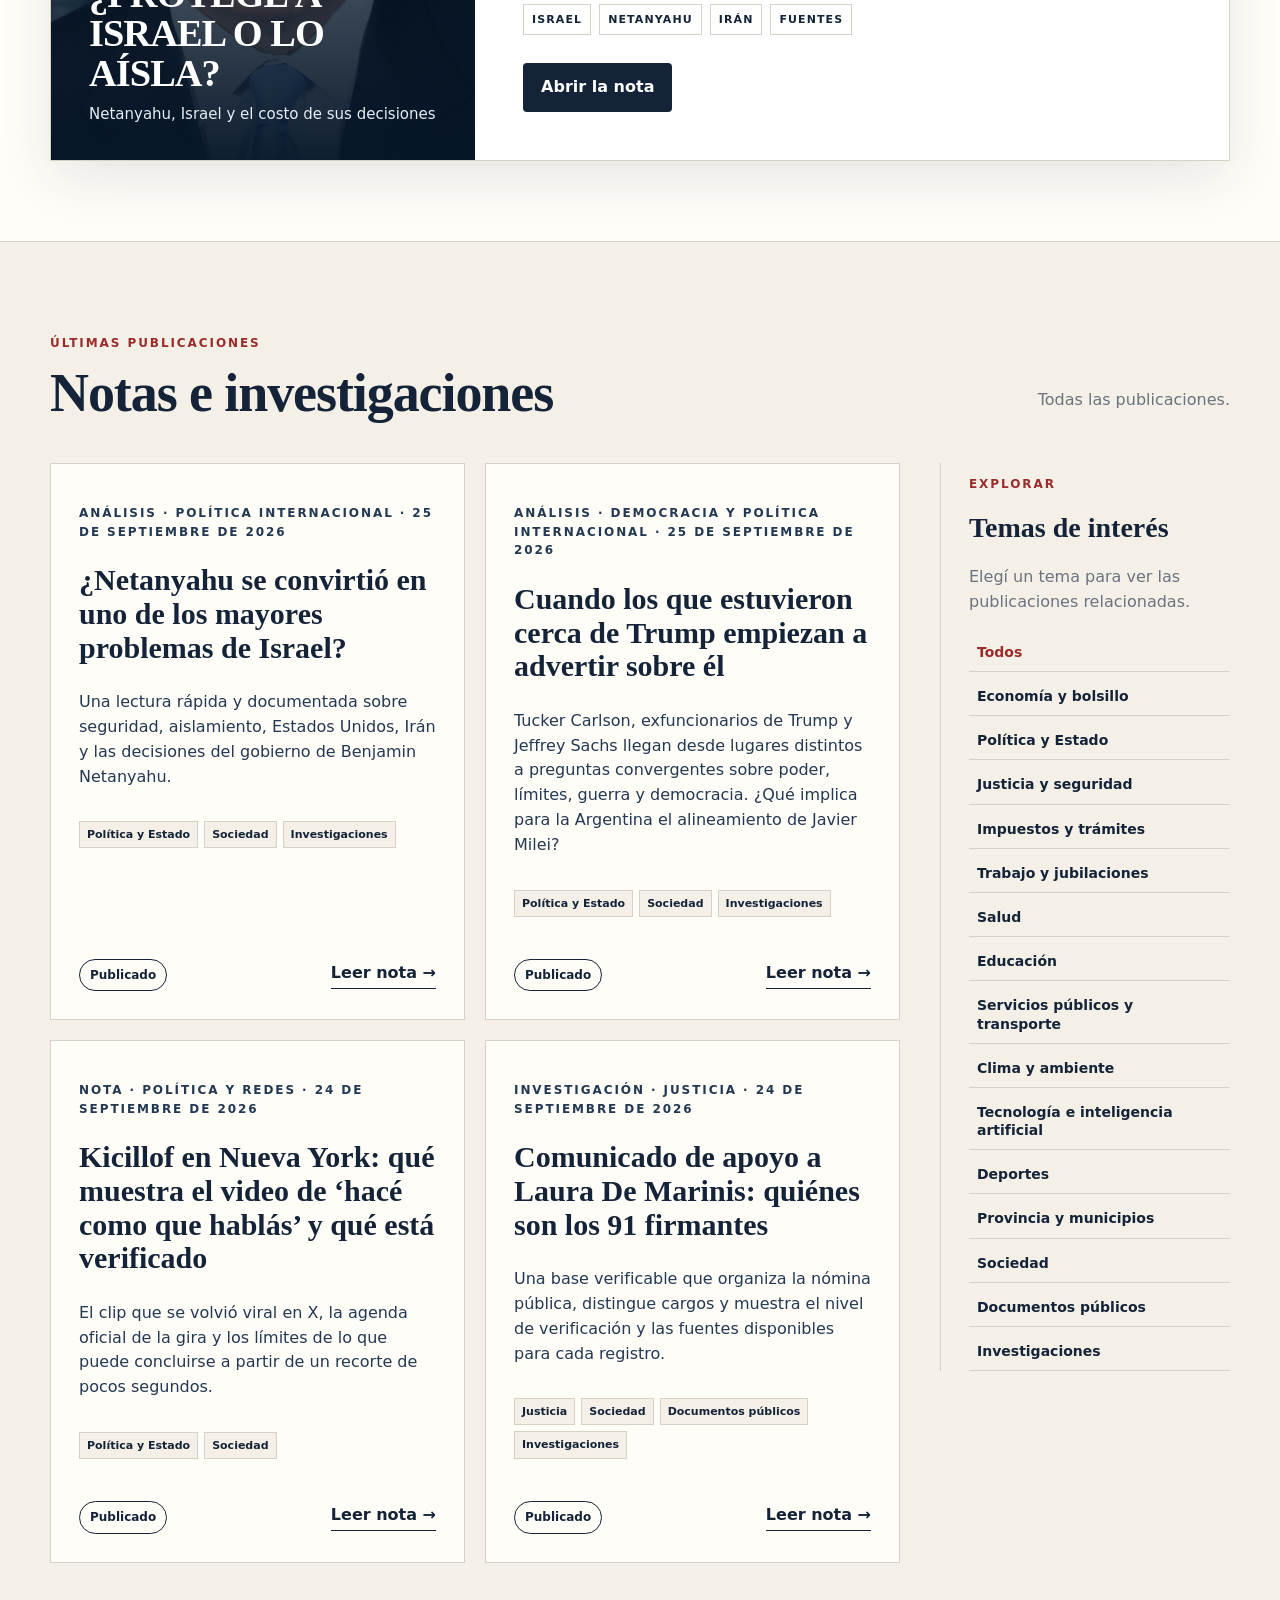
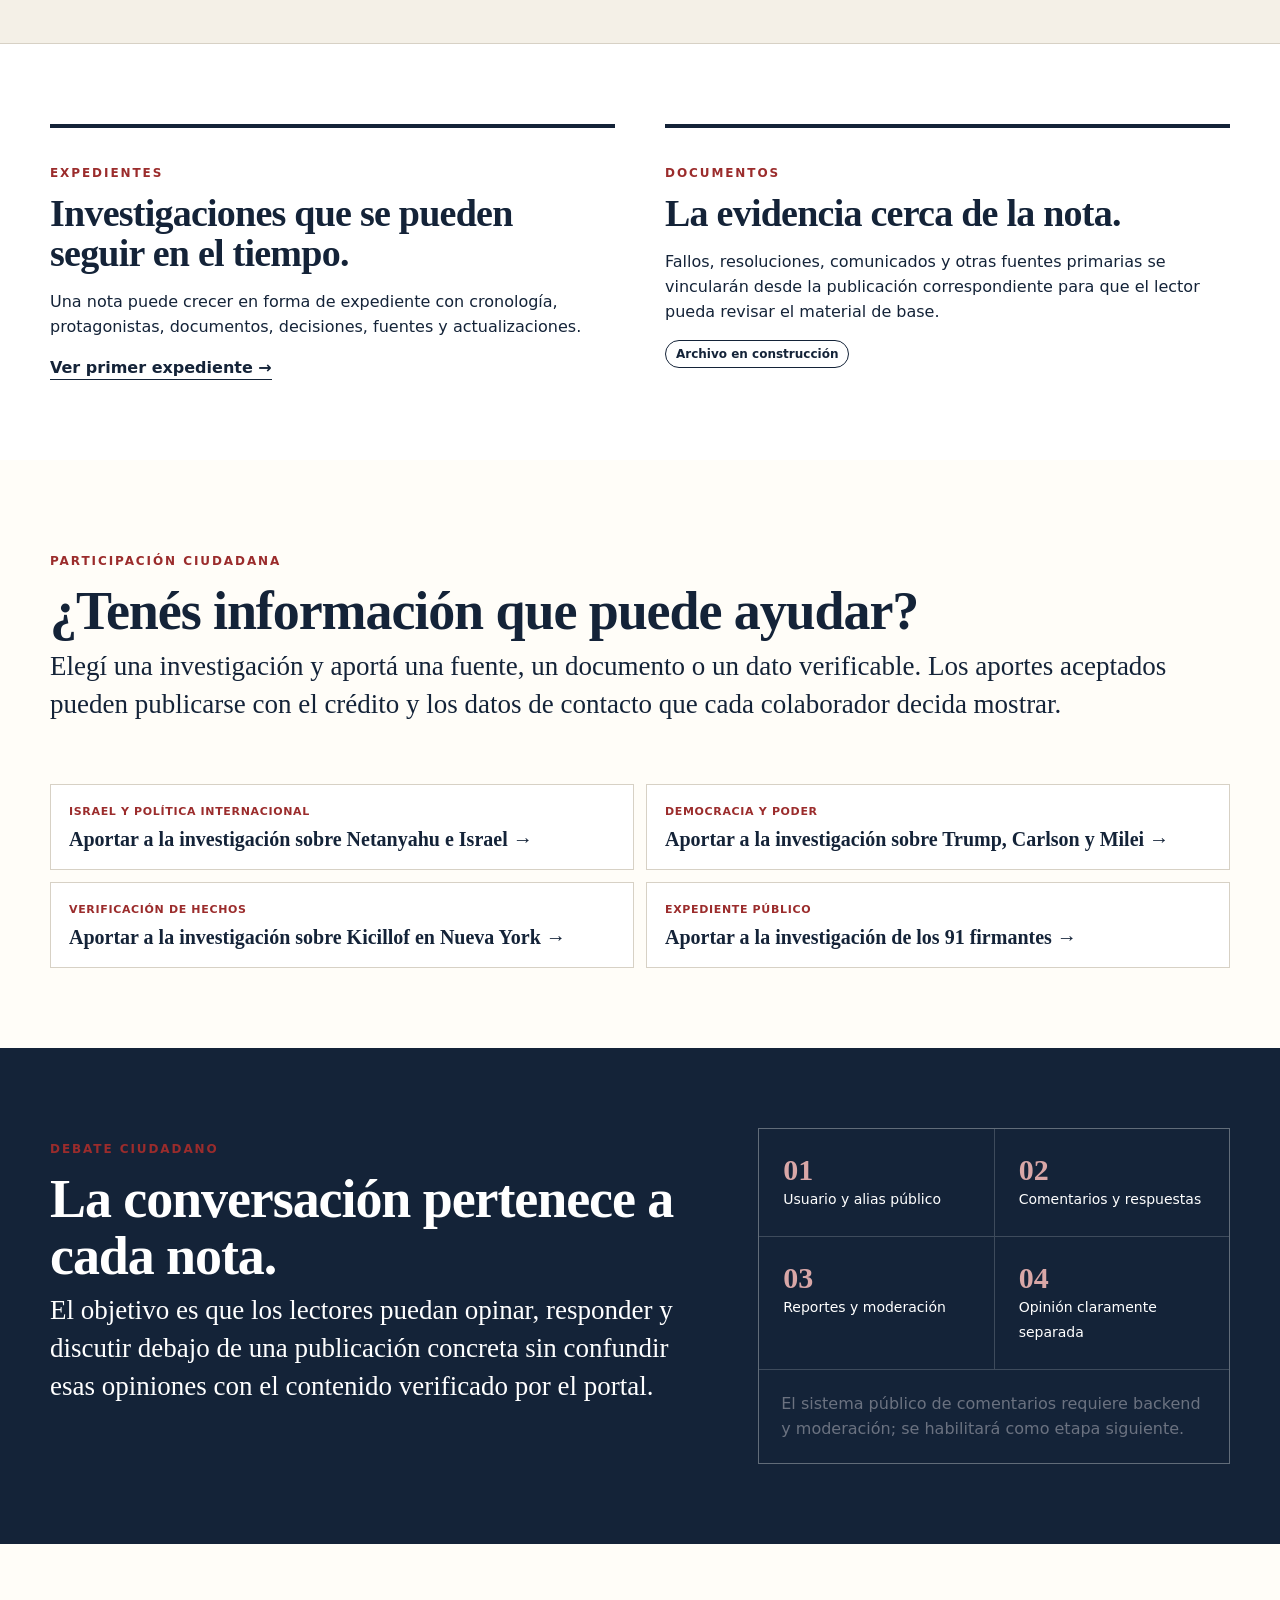
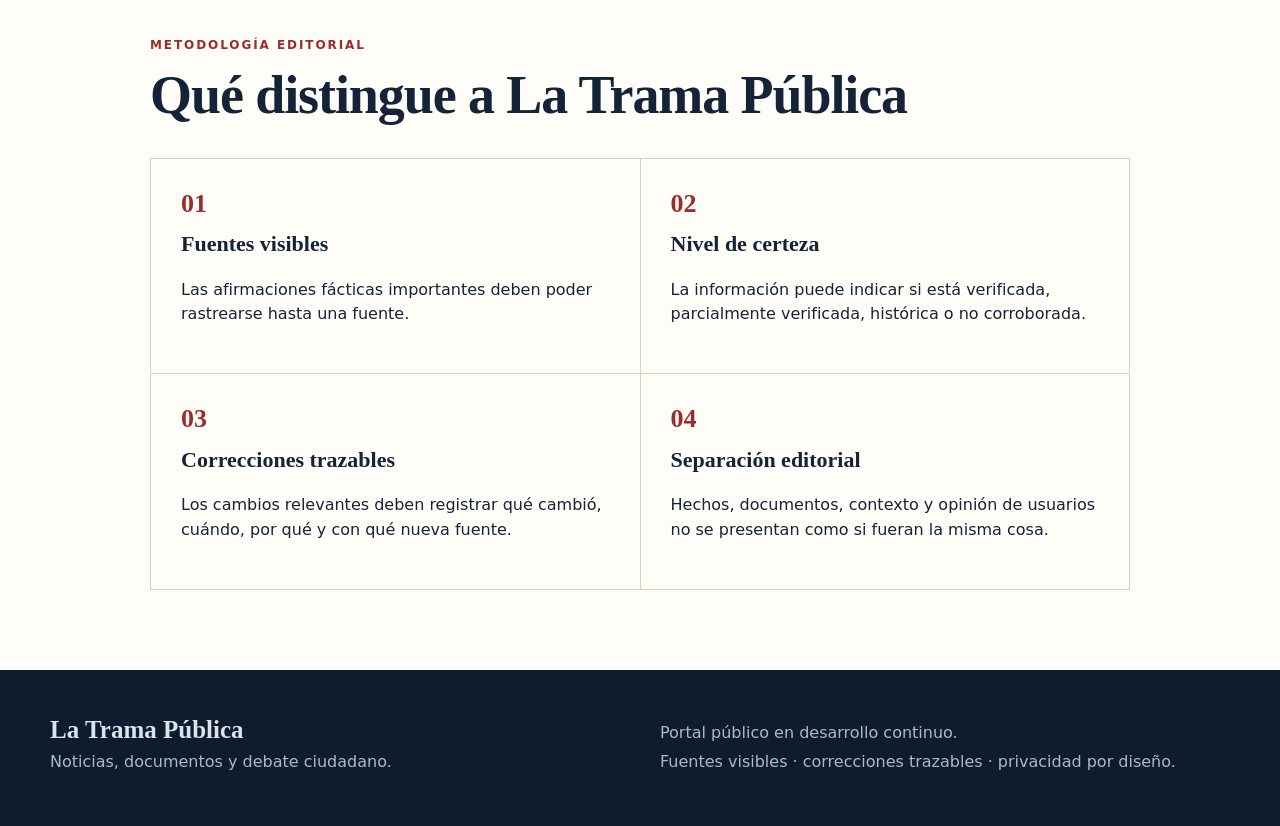
==== commit 6e2a9d41: "Add homepage participation callout" ====
--- a/index.html
+++ b/index.html
@@ -3,13 +3,15 @@
 <head>
   <meta charset="utf-8"><meta name="viewport" content="width=device-width,initial-scale=1">
   <meta name="description" content="La Trama Pública: portal argentino de noticias, documentos, investigaciones y debate ciudadano con fuentes visibles.">
-  <title>La Trama Pública — Noticias, documentos y debate ciudadano</title><link rel="stylesheet" href="styles.css">
+  <title>La Trama Pública — Noticias, documentos y debate ciudadano</title><link rel="stylesheet" href="styles.css?v=20260925-homeparticipa1">
 <link rel="icon" type="image/png" href="./assets/branding/tp-mark.png">
+<link rel="alternate" type="application/rss+xml" title="La Trama Pública" href="https://floydskd-netizen.github.io/la-trama-publica/rss.xml">
 </head>
 <body>
 <a class="skip" href="#contenido">Saltar al contenido</a>
-<header class="site-header"><div class="masthead wrap"><a class="brand" href="./" aria-label="La Trama Pública, inicio"><img class="brand-logo" src="./assets/branding/la-trama-publica-logo.png" alt="La Trama Pública"></a><button class="nav-toggle" aria-label="Abrir menú" aria-expanded="false">Menú</button><nav class="main-nav" aria-label="Navegación principal"><a href="./">Inicio</a><a href="notas/">Notas</a><a href="#expedientes">Expedientes</a><a href="#documentos">Documentos</a><a href="#debate">Debate</a><a href="#metodologia">Metodología</a></nav></div></header>
+<header class="site-header"><div class="masthead wrap"><a class="brand" href="./" aria-label="La Trama Pública, inicio"><img class="brand-logo" src="./assets/branding/la-trama-publica-logo.png" alt="La Trama Pública"></a><button class="nav-toggle" aria-label="Abrir menú" aria-expanded="false">Menú</button><nav class="main-nav" aria-label="Navegación principal"><a href="./">Inicio</a><a href="notas/">Notas</a><a href="#expedientes">Expedientes</a><a href="#documentos">Documentos</a><a href="#debate">Debate</a><a href="#participar">Participá</a><a href="#metodologia">Metodología</a></nav></div></header>
 <main id="contenido">
+<section class="home-participation-cta" aria-labelledby="participation-title"><div class="wrap home-participation-cta-inner"><div><p class="eyebrow">Participación abierta</p><h2 id="participation-title">Sé parte de La Trama Pública</h2><p>Aportá información, fuentes y documentos. Ayudanos a verificar los hechos y construir investigaciones más completas.</p></div><a class="btn primary" href="#participar">Aportar información</a></div></section>
 <section class="hero portal-hero" id="inicio"><div class="home-hero-grid">
 <aside class="latest-rail"><p class="eyebrow">Lo más reciente</p><h2>Entrá directo a las noticias</h2><a href="notas/netanyahu-israel-aislamiento/"><span>01 · ANÁLISIS</span><strong>¿Netanyahu se convirtió en uno de los mayores problemas de Israel?</strong></a><a href="notas/trump-carlson-democracia-milei/"><span>02 · DEMOCRACIA</span><strong>Cuando los que estuvieron cerca de Trump empiezan a advertir sobre él</strong></a><a href="notas/kicillof-nueva-york-video-viral/"><span>03 · POLÍTICA</span><strong>Kicillof en Nueva York: qué está verificado</strong></a><a href="notas/laura-de-marinis-91-firmantes/"><span>04 · INVESTIGACIÓN</span><strong>Quiénes son los 91 firmantes</strong></a><a class="latest-all" href="notas/">Ver todas las notas →</a></aside>
 <div class="home-hero-main"><p class="eyebrow">Portal de información pública</p><h1>Noticias, documentos y debate ciudadano.</h1><p class="lead">Un espacio para publicar notas, investigaciones, documentos y bases verificables sobre asuntos de interés público. Los hechos, las fuentes y la opinión de los lectores se presentan por separado.</p><div class="hero-actions"><a class="btn primary" href="notas/netanyahu-israel-aislamiento/">Leer nota destacada</a><a class="btn ghost" href="#metodologia">Cómo trabajamos</a></div></div>
@@ -18,6 +20,7 @@
 <section class="section portal-feature"><div class="wrap"><div class="section-head"><div><p class="eyebrow">Nota destacada</p><h2>Netanyahu, Israel y el costo del aislamiento.</h2></div><a class="text-link" href="notas/">Ver todas las notas →</a></div><article class="feature-grid"><div class="feature-visual feature-photo"><img class="feature-photo-image" src="assets/people/benjamin-netanyahu.jpg" alt="Benjamin Netanyahu"><div class="feature-photo-overlay"></div><div class="feature-photo-copy"><span class="feature-stamp">ANÁLISIS 004</span><img class="feature-photo-logo" src="assets/branding/la-trama-publica-logo.png" alt="La Trama Pública"><strong class="feature-photo-headline">¿PROTEGE A ISRAEL O LO AÍSLA?</strong><span>Netanyahu, Israel y el costo de sus decisiones</span></div></div><div class="feature-copy"><p class="eyebrow">Israel y política internacional · 25.09.2026</p><h3>¿Netanyahu se convirtió en uno de los mayores problemas de Israel?</h3><p>Una lectura rápida sobre amenazas reales, decisiones de gobierno, aislamiento diplomático, Estados Unidos e Irán. Preguntas fuertes, respuestas breves y fuentes visibles.</p><div class="labels"><span>ISRAEL</span><span>NETANYAHU</span><span>IRÁN</span><span>FUENTES</span></div><a class="btn primary" href="notas/netanyahu-israel-aislamiento/">Abrir la nota</a></div></article></div></section>
 <section class="section publications" id="publicaciones"><div class="wrap"><div class="section-head"><div><p class="eyebrow">Últimas publicaciones</p><h2>Notas e investigaciones</h2></div><p class="muted" id="publication-filter-label">El archivo crecerá con cada nueva publicación.</p></div><div class="portal-content-grid"><div id="latest-publications" class="publication-grid" aria-live="polite"></div><aside class="topic-sidebar" aria-labelledby="topics-title"><p class="eyebrow">Explorar</p><h3 id="topics-title">Temas de interés</h3><p class="muted">Elegí un tema para ver las publicaciones relacionadas.</p><div id="interest-topics" class="topic-list"></div></aside></div></div></section>
 <section class="section portal-panels" id="expedientes"><div class="wrap portal-columns"><article class="info-card"><p class="eyebrow">Expedientes</p><h2>Investigaciones que se pueden seguir en el tiempo.</h2><p>Una nota puede crecer en forma de expediente con cronología, protagonistas, documentos, decisiones, fuentes y actualizaciones.</p><a class="text-link" href="notas/laura-de-marinis-91-firmantes/">Ver primer expediente →</a></article><article class="info-card" id="documentos"><p class="eyebrow">Documentos</p><h2>La evidencia cerca de la nota.</h2><p>Fallos, resoluciones, comunicados y otras fuentes primarias se vincularán desde la publicación correspondiente para que el lector pueda revisar el material de base.</p><span class="status">Archivo en construcción</span></article></div></section>
+<section class="section participation-home" id="participar"><div class="wrap"><div class="section-head"><div><p class="eyebrow">Participación ciudadana</p><h2>¿Tenés información que puede ayudar?</h2><p class="big-copy">Elegí una investigación y aportá una fuente, un documento o un dato verificable. Los aportes aceptados pueden publicarse con el crédito y los datos de contacto que cada colaborador decida mostrar.</p></div></div><div class="participation-links"><a href="notas/netanyahu-israel-aislamiento/#aportar"><span>Israel y política internacional</span><strong>Aportar a la investigación sobre Netanyahu e Israel →</strong></a><a href="notas/trump-carlson-democracia-milei/#aportar"><span>Democracia y poder</span><strong>Aportar a la investigación sobre Trump, Carlson y Milei →</strong></a><a href="notas/kicillof-nueva-york-video-viral/#aportar"><span>Verificación de hechos</span><strong>Aportar a la investigación sobre Kicillof en Nueva York →</strong></a><a href="notas/laura-de-marinis-91-firmantes/#aportar"><span>Expediente público</span><strong>Aportar a la investigación de los 91 firmantes →</strong></a></div></div></section>
 <section class="section debate-home" id="debate"><div class="wrap debate-home-grid"><div><p class="eyebrow">Debate ciudadano</p><h2>La conversación pertenece a cada nota.</h2><p class="big-copy">El objetivo es que los lectores puedan opinar, responder y discutir debajo de una publicación concreta sin confundir esas opiniones con el contenido verificado por el portal.</p></div><div class="debate-rules"><div><strong>01</strong><span>Usuario y alias público</span></div><div><strong>02</strong><span>Comentarios y respuestas</span></div><div><strong>03</strong><span>Reportes y moderación</span></div><div><strong>04</strong><span>Opinión claramente separada</span></div><p class="muted">El sistema público de comentarios requiere backend y moderación; se habilitará como etapa siguiente.</p></div></div></section>
 <section class="section method" id="metodologia"><div class="wrap narrow"><p class="eyebrow">Metodología editorial</p><h2>Qué distingue a La Trama Pública</h2><div class="method-grid"><div><span class="num">01</span><h3>Fuentes visibles</h3><p>Las afirmaciones fácticas importantes deben poder rastrearse hasta una fuente.</p></div><div><span class="num">02</span><h3>Nivel de certeza</h3><p>La información puede indicar si está verificada, parcialmente verificada, histórica o no corroborada.</p></div><div><span class="num">03</span><h3>Correcciones trazables</h3><p>Los cambios relevantes deben registrar qué cambió, cuándo, por qué y con qué nueva fuente.</p></div><div><span class="num">04</span><h3>Separación editorial</h3><p>Hechos, documentos, contexto y opinión de usuarios no se presentan como si fueran la misma cosa.</p></div></div></div></section>
 </main>
--- a/styles.css
+++ b/styles.css
@@ -38,3 +38,28 @@
 .language-switch a,.language-switch span.active{border:0!important;background:transparent!important;border-radius:4px!important;box-shadow:none!important;min-width:38px!important;height:30px!important;padding:3px!important}.language-switch .active{outline:2px solid var(--ink);outline-offset:1px}.flag-icon{width:30px;height:20px;border-radius:2px}.flag-us{background:repeating-linear-gradient(to bottom,#b22234 0 7.69%,#fff 7.69% 15.38%)}.flag-us:before{width:13px;height:11px}.flag-ar{background:linear-gradient(to bottom,#74acdf 0 34%,#fff 34% 66%,#74acdf 66% 100%)}.person-callout,.article-aside:has(.aside-portrait){position:relative}.person-callout:after,.article-aside:has(.aside-portrait):after{content:"";position:absolute;top:10px;left:10px;width:42px;height:42px;background:rgba(255,253,248,.94) url('assets/branding/tp-mark.png') center/36px 36px no-repeat;border-radius:50%;box-shadow:0 3px 12px rgba(0,0,0,.16);pointer-events:none}
 @media(max-width:600px){body{overflow-x:hidden}.masthead{gap:8px;flex-wrap:nowrap}.brand-logo{width:118px}.language-switch{gap:3px;margin-right:0}.language-switch a,.language-switch span.active{min-width:32px!important;width:32px!important;height:27px!important;padding:2px!important}.flag-icon{width:27px;height:18px}.nav-toggle{padding:7px 9px;flex:0 0 auto}.home-hero-grid>*{min-width:0}.home-hero-main,.latest-rail{max-width:100%;overflow:hidden}.home-hero-main h1{font-size:42px;overflow-wrap:break-word}.latest-rail>a strong{overflow-wrap:anywhere}.person-callout:after,.article-aside:has(.aside-portrait):after{width:36px;height:36px;background-size:31px 31px}}
 .language-switch .flag-svg{display:block;width:30px;height:20px;border:1px solid rgba(20,35,56,.25);border-radius:2px;overflow:hidden;flex:0 0 auto}.language-switch .sr-only{position:absolute!important;width:1px!important;height:1px!important;min-width:0!important;padding:0!important;margin:-1px!important;overflow:hidden!important;clip:rect(0,0,0,0)!important;white-space:nowrap!important;border:0!important}.language-switch>a,.language-switch>span.active{display:inline-flex!important;align-items:center!important;justify-content:center!important}.masthead{min-width:0}.brand,.language-switch,.nav-toggle,.main-nav{min-width:0}@media(max-width:600px){html,body{width:100%;max-width:100%;overflow-x:hidden}.masthead{justify-content:flex-start}.language-switch{margin-left:auto!important}.language-switch .flag-svg{width:26px;height:18px}.home-hero-grid{width:calc(100% - 28px)!important}.home-hero-main,.latest-rail,.hero-note{width:100%;max-width:100%}.home-hero-main h1,.home-hero-main .lead{max-width:100%}.home-hero-main h1{font-size:40px!important;line-height:1.02!important}}
+
+/* discussion-system-v1 */
+.discussion-rail{display:none;position:fixed;right:24px;top:112px;width:300px;max-height:calc(100vh - 136px);overflow:auto;background:var(--paper);border:1px solid var(--line);border-top:5px solid var(--ink);padding:22px;z-index:18;box-shadow:var(--shadow)}
+.discussion-rail h2{font-size:28px;line-height:1.05;margin:7px 0 10px}.discussion-count{font-size:13px;font-weight:800;color:var(--accent)}
+.discussion-mini{display:grid;gap:10px;margin:18px 0}.discussion-mini a{display:block;text-decoration:none;border-top:1px solid var(--line);padding-top:10px}.discussion-mini strong{display:block;font-size:12px}.discussion-mini span{display:block;font-size:13px;color:var(--ink2);margin-top:3px}
+.discussion-note{font-size:12px;color:var(--muted)}.discussion-full{background:#eef1f4;border-top:1px solid var(--line)}
+.discussion-auth,.discussion-composer{background:white;border:1px solid var(--line);padding:22px;margin:22px 0}.discussion-auth h3{font-size:24px;margin:0 0 14px}.discussion-auth label,.discussion-composer label{display:grid;gap:7px;font-weight:800;font-size:13px}.discussion-auth input,.discussion-composer textarea{width:100%;border:1px solid #bcb6aa;background:#fff;padding:12px 13px;font:inherit}.discussion-composer textarea{min-height:120px;resize:vertical}.discussion-composer>div{display:flex;gap:10px;margin-top:12px}
+.discussion-user{display:flex;align-items:center;justify-content:space-between;gap:16px;background:white;border:1px solid var(--line);padding:14px 16px;margin:20px 0}.discussion-user button,.comment-actions button{border:0;background:transparent;color:#164c7e;font-weight:800;cursor:pointer;padding:0}
+.discussion-thread{display:grid;gap:12px;margin-top:20px}.reader-comment{background:white;border:1px solid var(--line);padding:18px 20px}.reader-comment header{display:flex;justify-content:space-between;gap:15px}.reader-comment time{font-size:11px;color:var(--muted)}.reader-comment p{margin:10px 0}.reader-comment.depth-1{margin-left:28px}.reader-comment.depth-2{margin-left:56px}.comment-actions{display:flex;gap:14px;font-size:12px}.discussion-empty,.discussion-status{background:white;border:1px solid var(--line);padding:18px}.block-discuss-link{display:inline-block;margin-top:12px;font-size:13px;font-weight:800;color:#164c7e;text-decoration:none;border-bottom:1px solid currentColor}.sr-only{position:absolute;width:1px;height:1px;padding:0;margin:-1px;overflow:hidden;clip:rect(0,0,0,0);white-space:nowrap;border:0}
+@media(min-width:1830px){body:has(.discussion-full) .discussion-rail{display:block}}
+@media(max-width:700px){.reader-comment.depth-1,.reader-comment.depth-2{margin-left:14px}.discussion-composer>div{flex-direction:column;align-items:stretch}}
+
+/* growth-distribution-v1 */
+.article-share{padding:34px 0;background:var(--ivory);border-top:1px solid var(--line);border-bottom:1px solid var(--line)}.share-actions{display:flex;flex-wrap:wrap;gap:9px}.share-actions a,.share-actions button{border:1px solid var(--ink);background:var(--paper);color:var(--ink);padding:9px 13px;border-radius:4px;text-decoration:none;font:700 13px system-ui,-apple-system,"Segoe UI",sans-serif;cursor:pointer}.share-actions a:hover,.share-actions button:hover{background:var(--ink);color:white}.related-stories{background:var(--paper)}.related-grid{display:grid;grid-template-columns:repeat(3,1fr);gap:14px;margin:24px 0}.related-grid a{display:flex;flex-direction:column;justify-content:space-between;gap:18px;border:1px solid var(--line);padding:20px;text-decoration:none;min-height:150px}.related-grid strong{font:700 21px/1.15 Georgia}.related-grid span{font-size:12px;color:var(--accent);font-weight:800}.retention-links{display:flex;gap:18px}.retention-links a{font-weight:800}@media(max-width:700px){.related-grid{grid-template-columns:1fr}}
+.admin-analytics{background:var(--ivory)}.analytics-grid{display:grid;grid-template-columns:repeat(4,1fr);gap:12px}.analytics-card{background:white;border:1px solid var(--line);padding:18px}.analytics-card strong{display:block;font:700 30px Georgia}.analytics-table{width:100%;border-collapse:collapse;background:white}.analytics-table th,.analytics-table td{text-align:left;padding:9px 10px;border-bottom:1px solid var(--line);font-size:13px}@media(max-width:800px){.analytics-grid{grid-template-columns:1fr 1fr}}
+
+/* collaborative evidence contributions */
+.contribution-panel,.verified-evidence{margin-top:28px;padding-top:24px;border-top:2px solid var(--ink)}.contribution-panel h3,.verified-evidence h3{font-size:27px;margin:6px 0 10px}.evidence-form,.contributor-settings form{display:grid;gap:13px;background:#fff;border:1px solid var(--line);padding:20px;margin-top:16px}.evidence-form label,.contributor-settings label{display:grid;gap:6px;font-size:13px;font-weight:800}.evidence-form input,.evidence-form select,.evidence-form textarea,.contributor-settings input,.contributor-settings select{width:100%;border:1px solid #bcb6aa;background:#fff;padding:11px 12px;font:inherit}.evidence-form textarea{min-height:100px;resize:vertical}.contributor-settings{margin-top:16px}.contributor-settings summary{cursor:pointer;font-weight:800;color:#164c7e}.contributor-settings .check{display:flex;grid-template-columns:auto 1fr;align-items:flex-start;gap:8px}.contributor-settings .check input{width:auto;margin-top:3px}.my-evidence{display:grid;gap:10px;margin-top:22px}.my-evidence article,.evidence-card{background:#fff;border:1px solid var(--line);padding:16px}.my-evidence article{display:grid;gap:7px}.my-evidence p,.evidence-card p{margin:5px 0}.my-evidence small{color:var(--muted)}.evidence-status,.evidence-badge{display:inline-block;width:max-content;font-size:11px;font-weight:900;text-transform:uppercase;letter-spacing:.05em;color:var(--accent)}.evidence-list{display:grid;gap:12px;margin-top:14px}.evidence-card footer{display:flex;flex-wrap:wrap;gap:12px;margin-top:12px;padding-top:10px;border-top:1px solid var(--line);font-size:12px;color:var(--muted)}
+
+.admin-contributions{background:var(--ivory)}.moderation-toolbar{display:flex;flex-wrap:wrap;gap:10px;align-items:end;margin-bottom:18px}.moderation-toolbar label{display:grid;gap:5px;font-weight:800;font-size:13px}.moderation-toolbar select{padding:9px 10px}.moderation-list{display:grid;gap:14px}.moderation-card{background:white;border:1px solid var(--line);padding:18px}.moderation-card header{display:flex;flex-wrap:wrap;gap:12px;justify-content:space-between}.moderation-card textarea{width:100%;min-height:75px;border:1px solid #bcb6aa;padding:10px;font:inherit;margin-top:6px}.moderation-actions{display:flex;flex-wrap:wrap;gap:8px;margin-top:12px}.moderation-actions button{border:1px solid var(--ink);background:var(--paper);padding:8px 11px;font-weight:800;cursor:pointer}
+
+.participation-cta{background:var(--ink);color:#fff;border-top:1px solid #000;border-bottom:1px solid #000}.participation-cta-inner{display:flex;align-items:center;justify-content:space-between;gap:28px;padding-top:24px;padding-bottom:24px}.participation-cta .eyebrow{color:#fff;opacity:.72;margin-bottom:5px}.participation-cta h2{font-size:30px;line-height:1.05;margin:0 0 7px;color:#fff}.participation-cta p{margin:0;max-width:760px;color:#fff}.participation-cta .btn{flex:0 0 auto;background:#fff;color:var(--ink);border-color:#fff}.participation-cta .btn:hover{background:var(--ivory);color:var(--ink)}@media(max-width:700px){.participation-cta-inner{align-items:flex-start;flex-direction:column;gap:16px}.participation-cta .btn{width:100%;text-align:center}}
+
+
+.home-participation-cta{background:var(--ink);color:#fff;border-bottom:1px solid #000}.home-participation-cta-inner{display:flex;align-items:center;justify-content:space-between;gap:28px;padding-top:20px;padding-bottom:20px}.home-participation-cta .eyebrow{color:#fff;opacity:.72;margin-bottom:4px}.home-participation-cta h2{font-size:28px;line-height:1.05;margin:0 0 6px;color:#fff}.home-participation-cta p{margin:0;max-width:760px;color:#fff}.home-participation-cta .btn{flex:0 0 auto;background:#fff;color:var(--ink);border-color:#fff}.home-participation-cta .btn:hover{background:var(--ivory);color:var(--ink)}.participation-home{background:var(--paper)}.participation-links{display:grid;grid-template-columns:repeat(2,1fr);gap:12px}.participation-links a{display:grid;gap:8px;background:#fff;border:1px solid var(--line);padding:18px;text-decoration:none}.participation-links span{font-size:11px;font-weight:900;text-transform:uppercase;letter-spacing:.06em;color:var(--accent)}.participation-links strong{font:700 20px/1.15 Georgia;color:var(--ink)}@media(max-width:700px){.home-participation-cta-inner{align-items:flex-start;flex-direction:column;gap:14px}.home-participation-cta .btn{width:100%;text-align:center}.participation-links{grid-template-columns:1fr}}
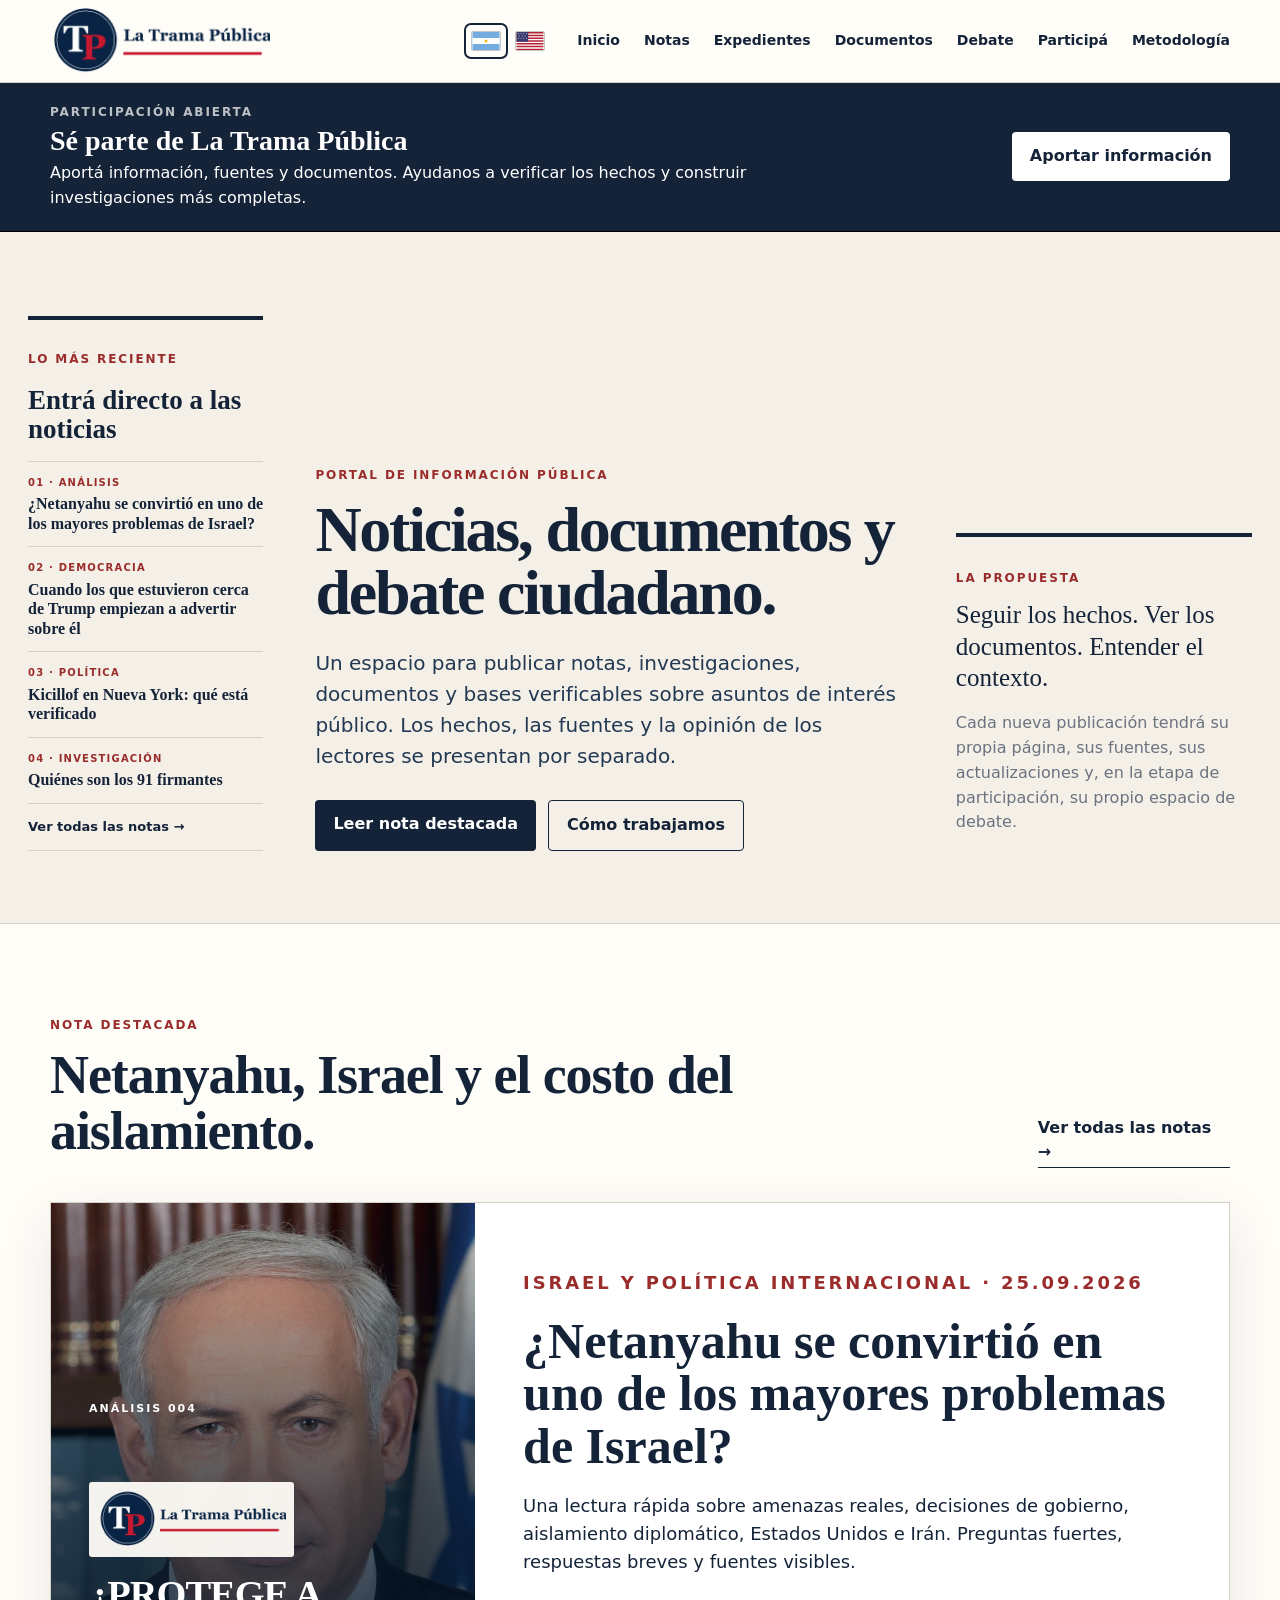
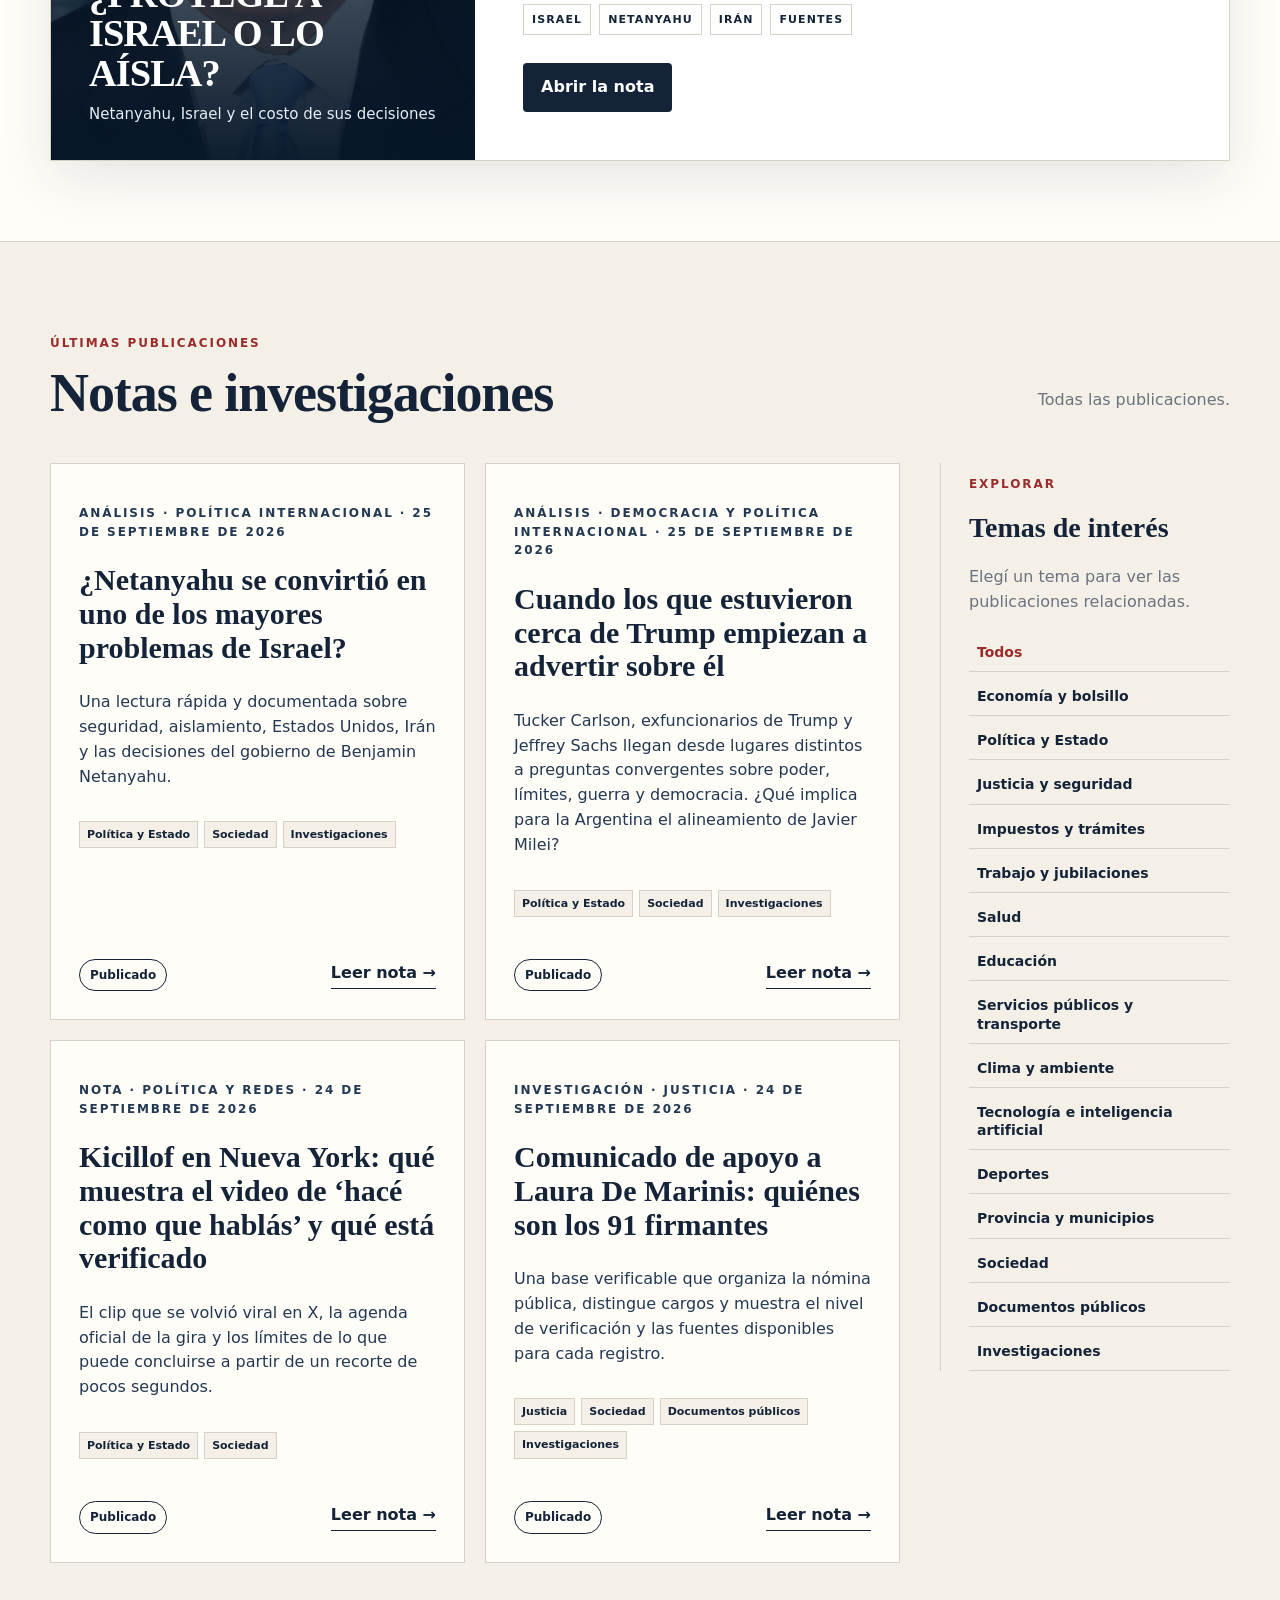
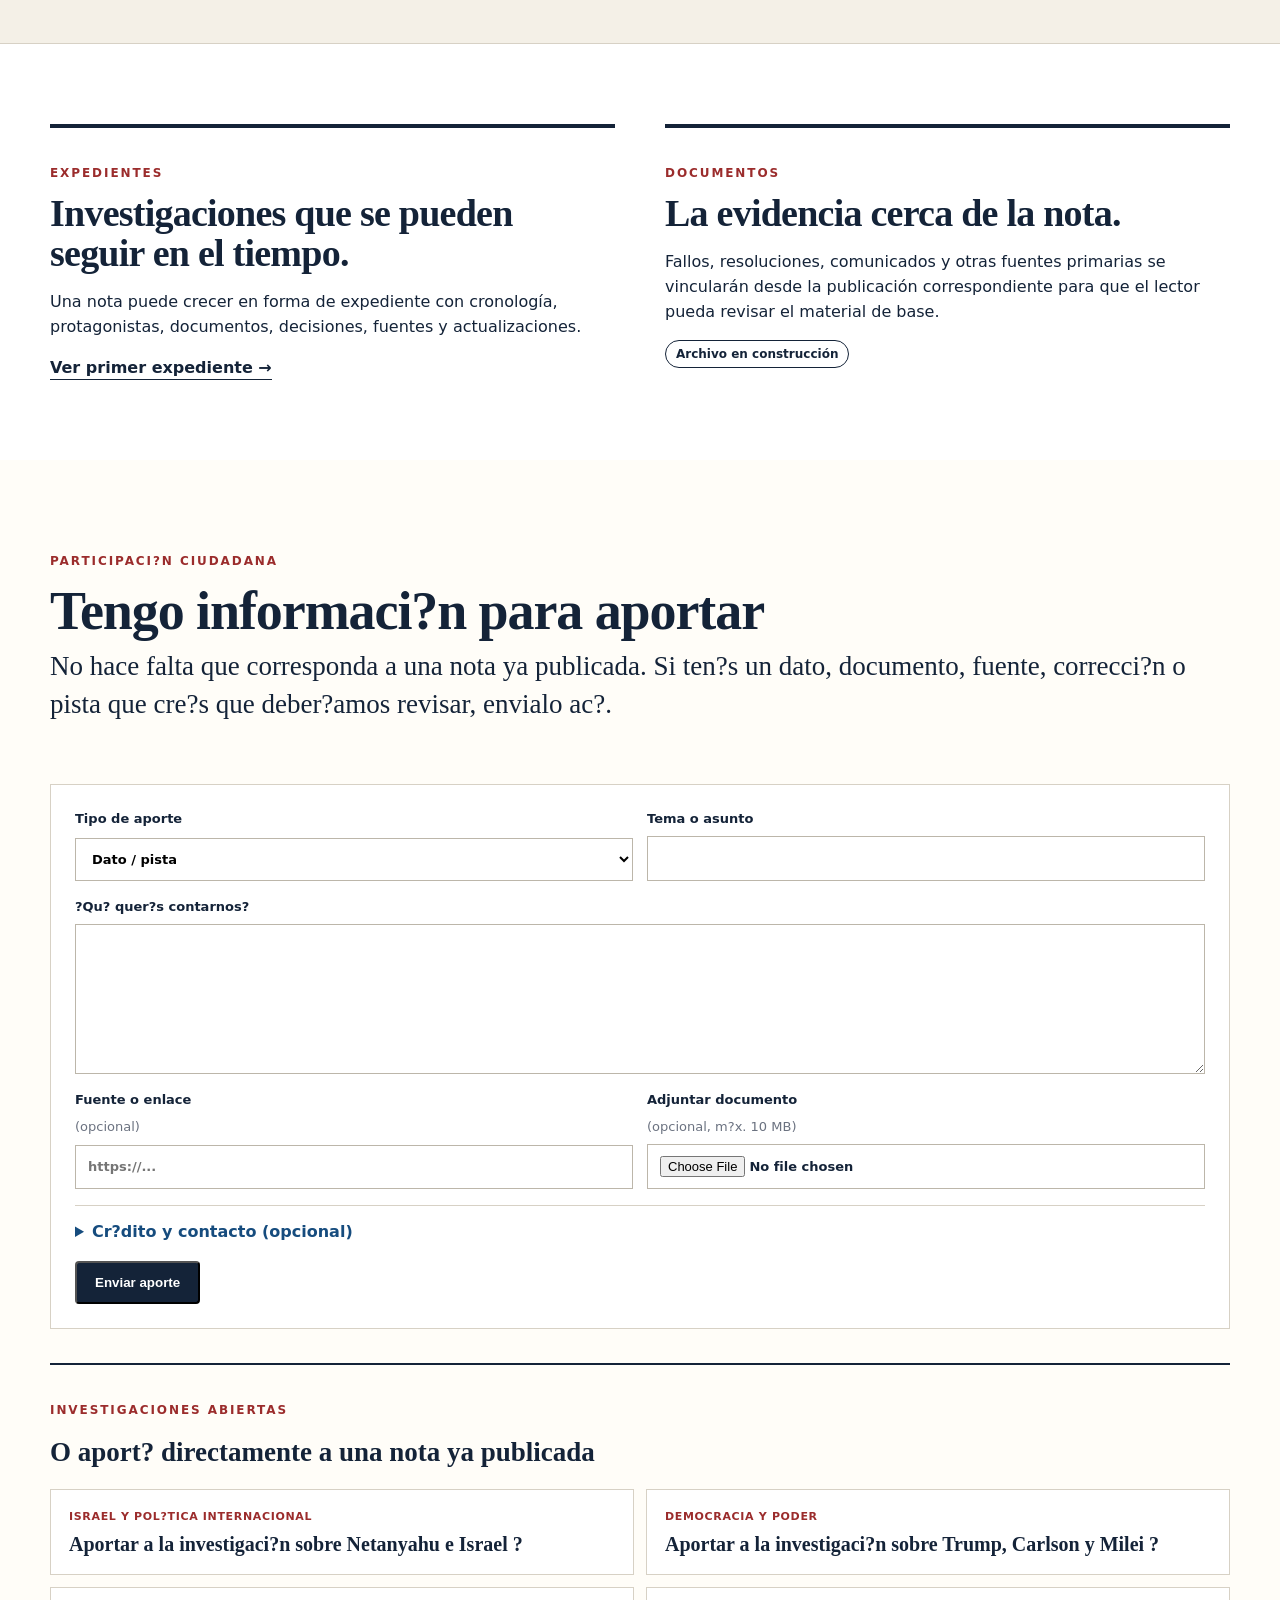
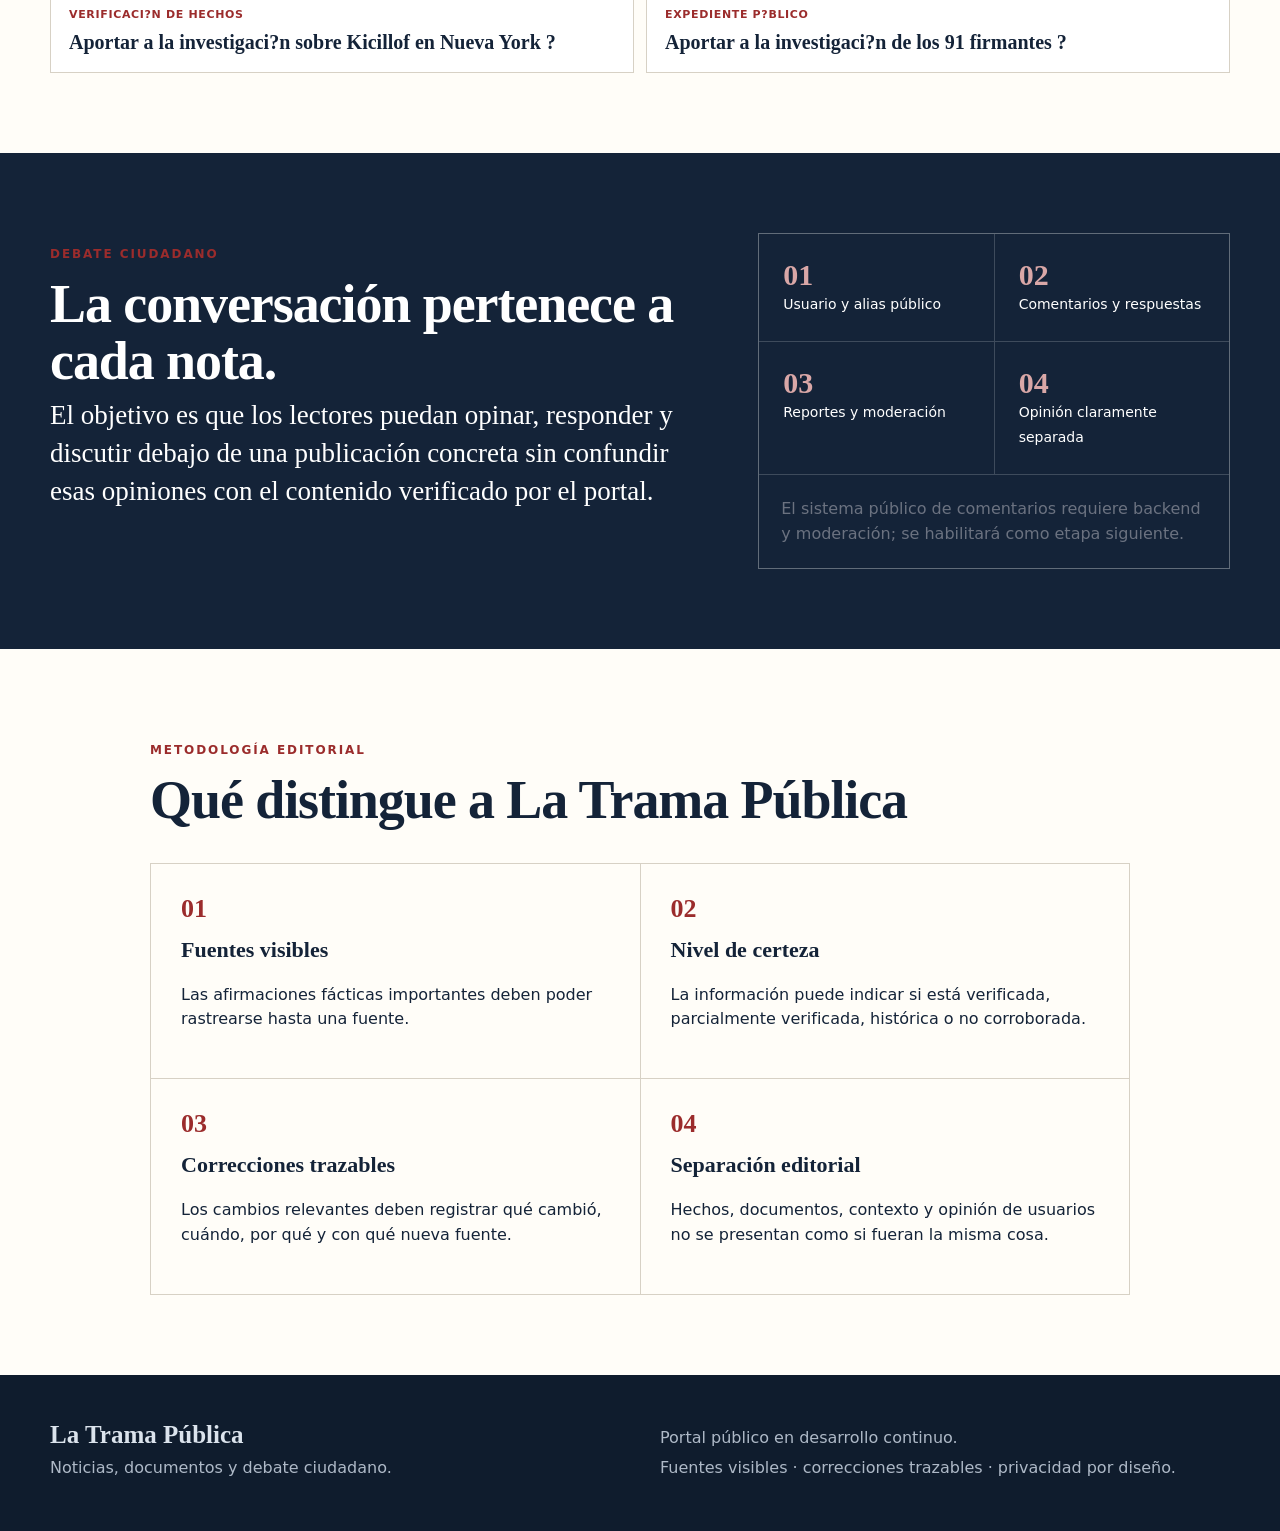
==== commit da60066a: "Add general reader contribution inbox" ====
--- a/index.html
+++ b/index.html
@@ -3,7 +3,7 @@
 <head>
   <meta charset="utf-8"><meta name="viewport" content="width=device-width,initial-scale=1">
   <meta name="description" content="La Trama Pública: portal argentino de noticias, documentos, investigaciones y debate ciudadano con fuentes visibles.">
-  <title>La Trama Pública — Noticias, documentos y debate ciudadano</title><link rel="stylesheet" href="styles.css?v=20260925-homeparticipa1">
+  <title>La Trama Pública — Noticias, documentos y debate ciudadano</title><link rel="stylesheet" href="styles.css?v=20260925-general1">
 <link rel="icon" type="image/png" href="./assets/branding/tp-mark.png">
 <link rel="alternate" type="application/rss+xml" title="La Trama Pública" href="https://floydskd-netizen.github.io/la-trama-publica/rss.xml">
 </head>
@@ -20,9 +20,9 @@
 <section class="section portal-feature"><div class="wrap"><div class="section-head"><div><p class="eyebrow">Nota destacada</p><h2>Netanyahu, Israel y el costo del aislamiento.</h2></div><a class="text-link" href="notas/">Ver todas las notas →</a></div><article class="feature-grid"><div class="feature-visual feature-photo"><img class="feature-photo-image" src="assets/people/benjamin-netanyahu.jpg" alt="Benjamin Netanyahu"><div class="feature-photo-overlay"></div><div class="feature-photo-copy"><span class="feature-stamp">ANÁLISIS 004</span><img class="feature-photo-logo" src="assets/branding/la-trama-publica-logo.png" alt="La Trama Pública"><strong class="feature-photo-headline">¿PROTEGE A ISRAEL O LO AÍSLA?</strong><span>Netanyahu, Israel y el costo de sus decisiones</span></div></div><div class="feature-copy"><p class="eyebrow">Israel y política internacional · 25.09.2026</p><h3>¿Netanyahu se convirtió en uno de los mayores problemas de Israel?</h3><p>Una lectura rápida sobre amenazas reales, decisiones de gobierno, aislamiento diplomático, Estados Unidos e Irán. Preguntas fuertes, respuestas breves y fuentes visibles.</p><div class="labels"><span>ISRAEL</span><span>NETANYAHU</span><span>IRÁN</span><span>FUENTES</span></div><a class="btn primary" href="notas/netanyahu-israel-aislamiento/">Abrir la nota</a></div></article></div></section>
 <section class="section publications" id="publicaciones"><div class="wrap"><div class="section-head"><div><p class="eyebrow">Últimas publicaciones</p><h2>Notas e investigaciones</h2></div><p class="muted" id="publication-filter-label">El archivo crecerá con cada nueva publicación.</p></div><div class="portal-content-grid"><div id="latest-publications" class="publication-grid" aria-live="polite"></div><aside class="topic-sidebar" aria-labelledby="topics-title"><p class="eyebrow">Explorar</p><h3 id="topics-title">Temas de interés</h3><p class="muted">Elegí un tema para ver las publicaciones relacionadas.</p><div id="interest-topics" class="topic-list"></div></aside></div></div></section>
 <section class="section portal-panels" id="expedientes"><div class="wrap portal-columns"><article class="info-card"><p class="eyebrow">Expedientes</p><h2>Investigaciones que se pueden seguir en el tiempo.</h2><p>Una nota puede crecer en forma de expediente con cronología, protagonistas, documentos, decisiones, fuentes y actualizaciones.</p><a class="text-link" href="notas/laura-de-marinis-91-firmantes/">Ver primer expediente →</a></article><article class="info-card" id="documentos"><p class="eyebrow">Documentos</p><h2>La evidencia cerca de la nota.</h2><p>Fallos, resoluciones, comunicados y otras fuentes primarias se vincularán desde la publicación correspondiente para que el lector pueda revisar el material de base.</p><span class="status">Archivo en construcción</span></article></div></section>
-<section class="section participation-home" id="participar"><div class="wrap"><div class="section-head"><div><p class="eyebrow">Participación ciudadana</p><h2>¿Tenés información que puede ayudar?</h2><p class="big-copy">Elegí una investigación y aportá una fuente, un documento o un dato verificable. Los aportes aceptados pueden publicarse con el crédito y los datos de contacto que cada colaborador decida mostrar.</p></div></div><div class="participation-links"><a href="notas/netanyahu-israel-aislamiento/#aportar"><span>Israel y política internacional</span><strong>Aportar a la investigación sobre Netanyahu e Israel →</strong></a><a href="notas/trump-carlson-democracia-milei/#aportar"><span>Democracia y poder</span><strong>Aportar a la investigación sobre Trump, Carlson y Milei →</strong></a><a href="notas/kicillof-nueva-york-video-viral/#aportar"><span>Verificación de hechos</span><strong>Aportar a la investigación sobre Kicillof en Nueva York →</strong></a><a href="notas/laura-de-marinis-91-firmantes/#aportar"><span>Expediente público</span><strong>Aportar a la investigación de los 91 firmantes →</strong></a></div></div></section>
+<section class="section participation-home" id="participar"><div class="wrap"><div class="section-head"><div><p class="eyebrow">Participaci?n ciudadana</p><h2>Tengo informaci?n para aportar</h2><p class="big-copy">No hace falta que corresponda a una nota ya publicada. Si ten?s un dato, documento, fuente, correcci?n o pista que cre?s que deber?amos revisar, envialo ac?.</p></div></div><form class="general-contribution-form" data-general-contribution-form><div class="contribution-grid"><label>Tipo de aporte<select name="contribution_type" required><option value="tip">Dato / pista</option><option value="source">Fuente</option><option value="document">Documento</option><option value="correction">Correcci?n</option><option value="investigation">Propuesta de investigaci?n</option><option value="other">Otro</option></select></label><label>Tema o asunto<input name="topic" maxlength="200" required></label></div><label>?Qu? quer?s contarnos?<textarea name="details" minlength="20" maxlength="6000" required></textarea></label><div class="contribution-grid"><label>Fuente o enlace <span>(opcional)</span><input name="source_url" type="url" placeholder="https://..."></label><label>Adjuntar documento <span>(opcional, m?x. 10 MB)</span><input name="file" type="file" accept=".pdf,.jpg,.jpeg,.png,.webp,.txt,.docx"></label></div><details class="contribution-contact"><summary>Cr?dito y contacto (opcional)</summary><div class="contribution-contact-body"><label>Tu nombre o alias<input name="contact_name" maxlength="120"></label><div class="contribution-grid"><label>C?mo podemos contactarte<select name="contact_method"><option value="">No dejar contacto</option><option value="email">Email</option><option value="whatsapp">WhatsApp</option><option value="telegram">Telegram</option><option value="phone">Tel?fono / SMS</option><option value="x">X</option><option value="other">Otro</option></select></label><label>Dato de contacto<input name="contact_value" maxlength="200"></label></div><label>Nombre que quer?s usar si publicamos el cr?dito<input name="credit_name" maxlength="120"></label><label class="check"><input type="checkbox" name="allow_contact"> Autorizo a La Trama P?blica a contactarme en privado sobre este aporte.</label><label class="check"><input type="checkbox" name="public_credit"> Si el aporte se incorpora, autorizo publicar mi nombre o alias como cr?dito.</label><label class="check"><input type="checkbox" name="public_contact"> Tambi?n autorizo publicar el dato de contacto indicado.</label><p class="discussion-note">Tus datos de contacto permanecen privados salvo que autorices expresamente su publicaci?n.</p></div></details><label class="hp-field" aria-hidden="true">Sitio web<input name="website" tabindex="-1" autocomplete="off"></label><div class="general-contribution-actions"><button class="btn primary" type="submit">Enviar aporte</button><p data-general-contribution-msg aria-live="polite"></p></div></form><div class="existing-investigations"><p class="eyebrow">Investigaciones abiertas</p><h3>O aport? directamente a una nota ya publicada</h3><div class="participation-links"><a href="notas/netanyahu-israel-aislamiento/#aportar"><span>Israel y pol?tica internacional</span><strong>Aportar a la investigaci?n sobre Netanyahu e Israel ?</strong></a><a href="notas/trump-carlson-democracia-milei/#aportar"><span>Democracia y poder</span><strong>Aportar a la investigaci?n sobre Trump, Carlson y Milei ?</strong></a><a href="notas/kicillof-nueva-york-video-viral/#aportar"><span>Verificaci?n de hechos</span><strong>Aportar a la investigaci?n sobre Kicillof en Nueva York ?</strong></a><a href="notas/laura-de-marinis-91-firmantes/#aportar"><span>Expediente p?blico</span><strong>Aportar a la investigaci?n de los 91 firmantes ?</strong></a></div></div></div></section>
 <section class="section debate-home" id="debate"><div class="wrap debate-home-grid"><div><p class="eyebrow">Debate ciudadano</p><h2>La conversación pertenece a cada nota.</h2><p class="big-copy">El objetivo es que los lectores puedan opinar, responder y discutir debajo de una publicación concreta sin confundir esas opiniones con el contenido verificado por el portal.</p></div><div class="debate-rules"><div><strong>01</strong><span>Usuario y alias público</span></div><div><strong>02</strong><span>Comentarios y respuestas</span></div><div><strong>03</strong><span>Reportes y moderación</span></div><div><strong>04</strong><span>Opinión claramente separada</span></div><p class="muted">El sistema público de comentarios requiere backend y moderación; se habilitará como etapa siguiente.</p></div></div></section>
 <section class="section method" id="metodologia"><div class="wrap narrow"><p class="eyebrow">Metodología editorial</p><h2>Qué distingue a La Trama Pública</h2><div class="method-grid"><div><span class="num">01</span><h3>Fuentes visibles</h3><p>Las afirmaciones fácticas importantes deben poder rastrearse hasta una fuente.</p></div><div><span class="num">02</span><h3>Nivel de certeza</h3><p>La información puede indicar si está verificada, parcialmente verificada, histórica o no corroborada.</p></div><div><span class="num">03</span><h3>Correcciones trazables</h3><p>Los cambios relevantes deben registrar qué cambió, cuándo, por qué y con qué nueva fuente.</p></div><div><span class="num">04</span><h3>Separación editorial</h3><p>Hechos, documentos, contexto y opinión de usuarios no se presentan como si fueran la misma cosa.</p></div></div></div></section>
 </main>
-<footer><div class="wrap footer-grid"><div><strong>La Trama Pública</strong><p>Noticias, documentos y debate ciudadano.</p></div><div><p>Portal público en desarrollo continuo.</p><p>Fuentes visibles · correcciones trazables · privacidad por diseño.</p></div></div></footer><script src="app.js"></script>
+<footer><div class="wrap footer-grid"><div><strong>La Trama Pública</strong><p>Noticias, documentos y debate ciudadano.</p></div><div><p>Portal público en desarrollo continuo.</p><p>Fuentes visibles · correcciones trazables · privacidad por diseño.</p></div></div></footer><script src="discussion-config.js"></script><script src="participation.js?v=20260925-general1"></script><script src="app.js"></script>
 </body></html>
--- a/styles.css
+++ b/styles.css
@@ -63,3 +63,9 @@
 
 
 .home-participation-cta{background:var(--ink);color:#fff;border-bottom:1px solid #000}.home-participation-cta-inner{display:flex;align-items:center;justify-content:space-between;gap:28px;padding-top:20px;padding-bottom:20px}.home-participation-cta .eyebrow{color:#fff;opacity:.72;margin-bottom:4px}.home-participation-cta h2{font-size:28px;line-height:1.05;margin:0 0 6px;color:#fff}.home-participation-cta p{margin:0;max-width:760px;color:#fff}.home-participation-cta .btn{flex:0 0 auto;background:#fff;color:var(--ink);border-color:#fff}.home-participation-cta .btn:hover{background:var(--ivory);color:var(--ink)}.participation-home{background:var(--paper)}.participation-links{display:grid;grid-template-columns:repeat(2,1fr);gap:12px}.participation-links a{display:grid;gap:8px;background:#fff;border:1px solid var(--line);padding:18px;text-decoration:none}.participation-links span{font-size:11px;font-weight:900;text-transform:uppercase;letter-spacing:.06em;color:var(--accent)}.participation-links strong{font:700 20px/1.15 Georgia;color:var(--ink)}@media(max-width:700px){.home-participation-cta-inner{align-items:flex-start;flex-direction:column;gap:14px}.home-participation-cta .btn{width:100%;text-align:center}.participation-links{grid-template-columns:1fr}}
+
+
+/* general-participation-v1 */
+.general-contribution-form{display:grid;gap:16px;background:#fff;border:1px solid var(--line);padding:24px;margin:24px 0 34px}.general-contribution-form>label,.contribution-grid>label,.contribution-contact-body>label{display:grid;gap:7px;font-size:13px;font-weight:800}.general-contribution-form label span{font-weight:400;color:var(--muted)}.general-contribution-form input,.general-contribution-form select,.general-contribution-form textarea{width:100%;border:1px solid #bcb6aa;background:#fff;padding:11px 12px;font:inherit}.general-contribution-form textarea{min-height:150px;resize:vertical}.contribution-grid{display:grid;grid-template-columns:1fr 1fr;gap:14px}.contribution-contact{border-top:1px solid var(--line);padding-top:14px}.contribution-contact summary{cursor:pointer;font-weight:900;color:#164c7e}.contribution-contact-body{display:grid;gap:13px;margin-top:14px}.general-contribution-form .check{display:flex;gap:9px;align-items:flex-start;font-weight:600}.general-contribution-form .check input{width:auto;margin-top:3px}.general-contribution-actions{display:flex;align-items:center;gap:14px;flex-wrap:wrap}.general-contribution-actions p{margin:0;font-weight:700}.existing-investigations{border-top:2px solid var(--ink);padding-top:24px}.existing-investigations h3{font-size:27px;margin:5px 0 16px}.hp-field{position:absolute!important;left:-10000px!important;width:1px!important;height:1px!important;overflow:hidden!important}@media(max-width:700px){.contribution-grid{grid-template-columns:1fr}.general-contribution-form{padding:18px}}
+
+.admin-inbox-section{margin-top:30px}.admin-inbox-section>h2{font-size:28px;margin:5px 0 16px}
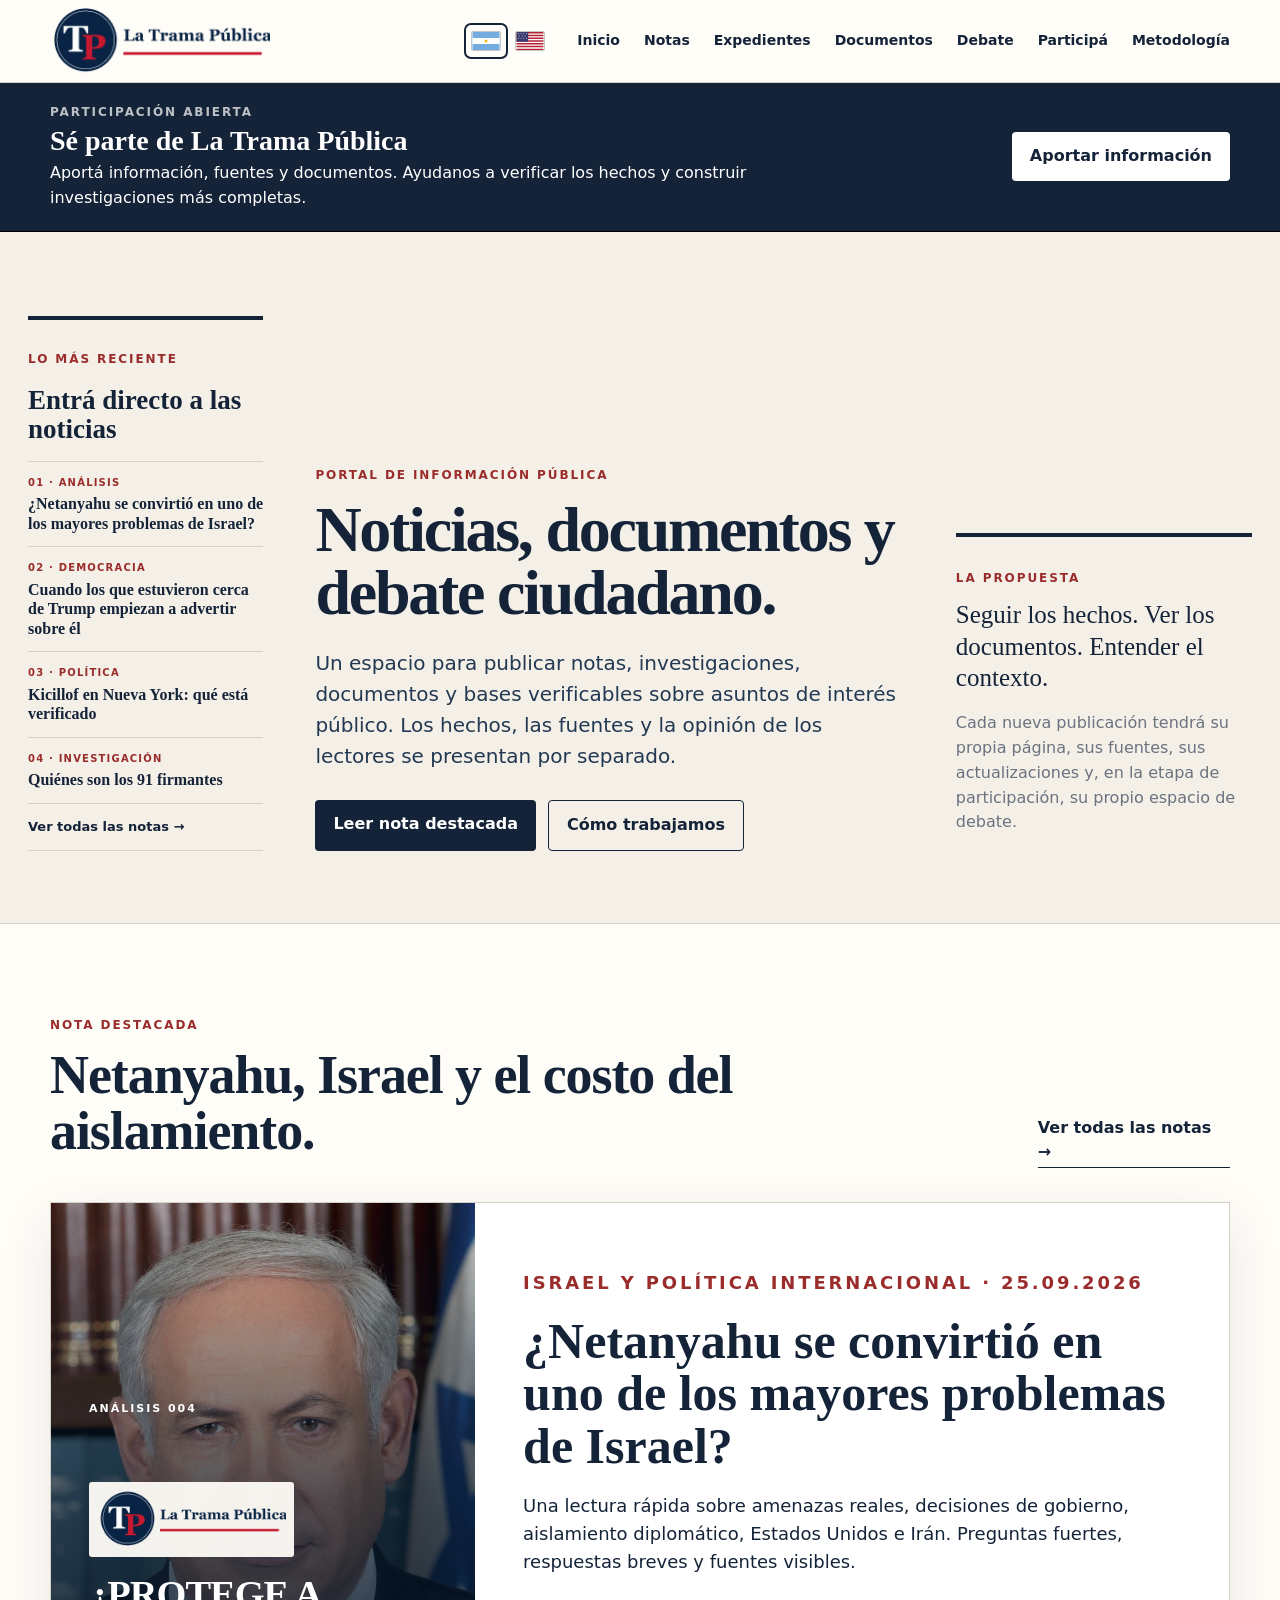
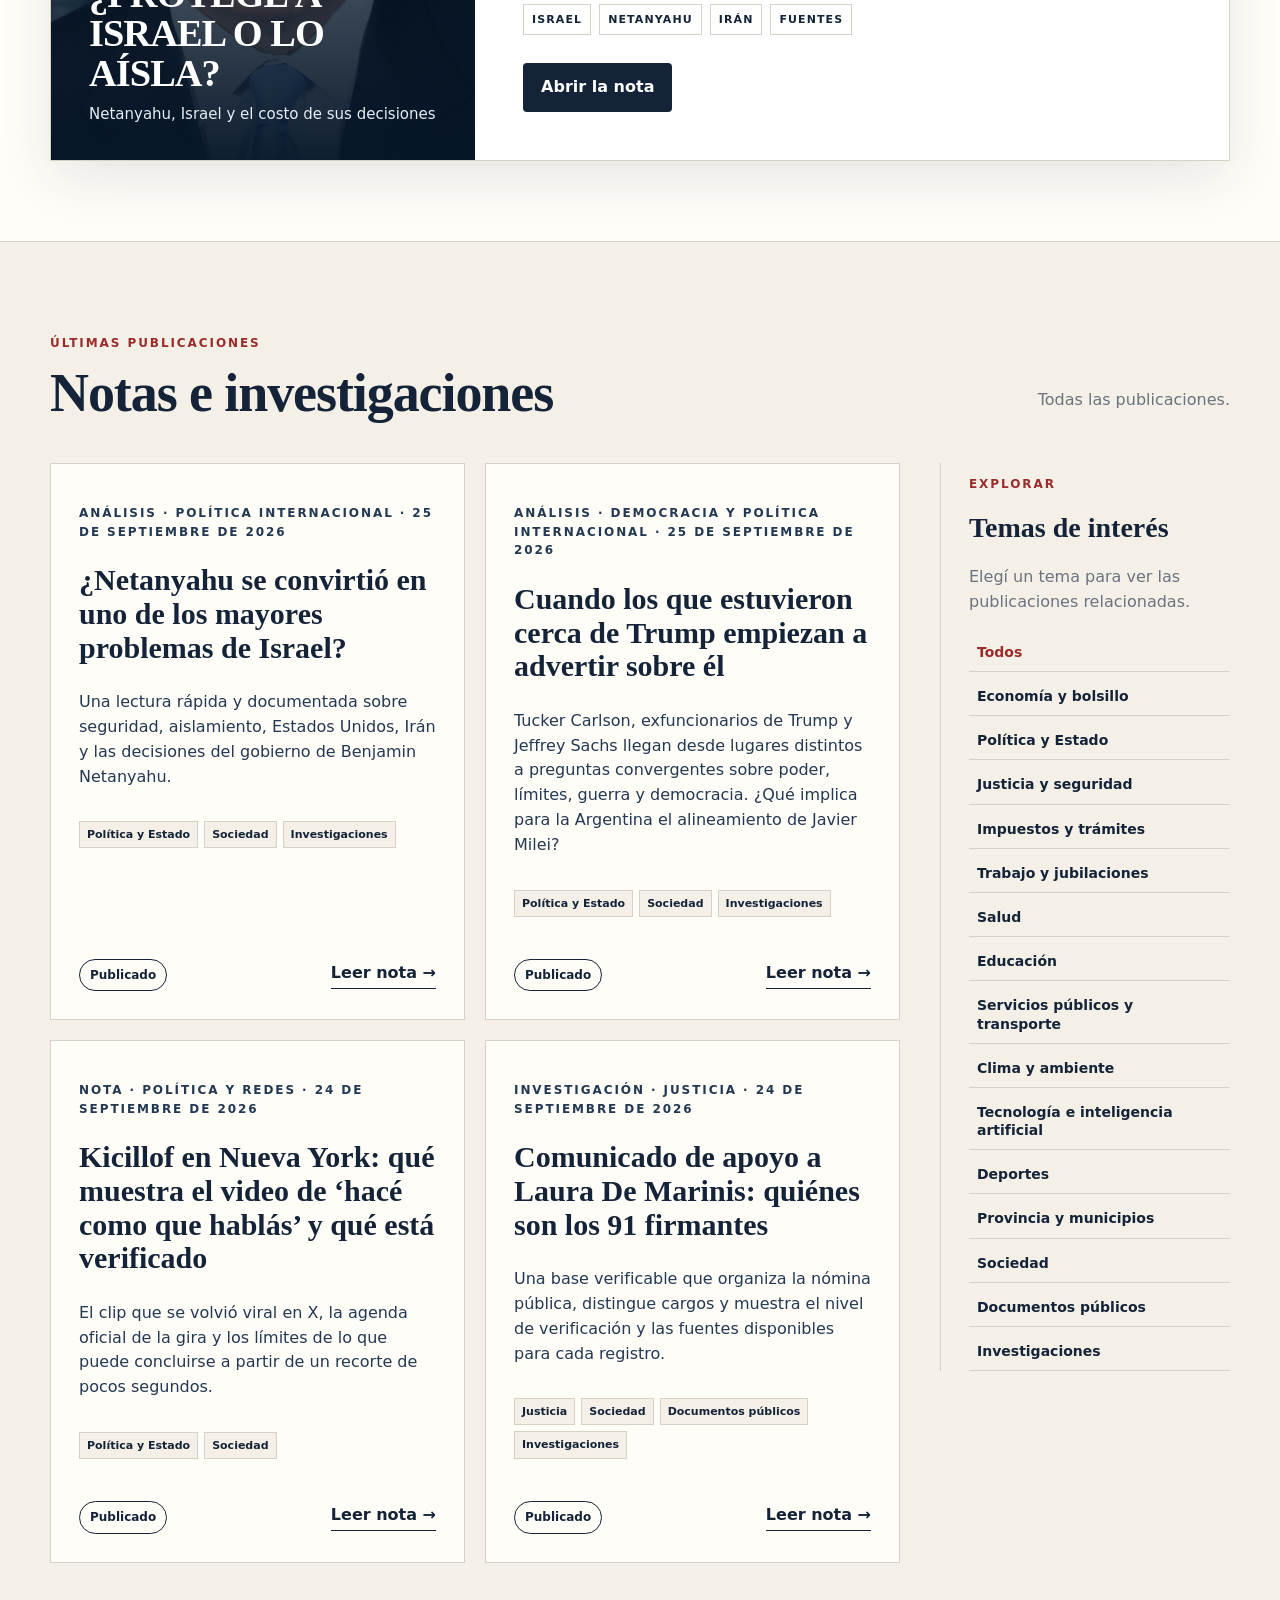
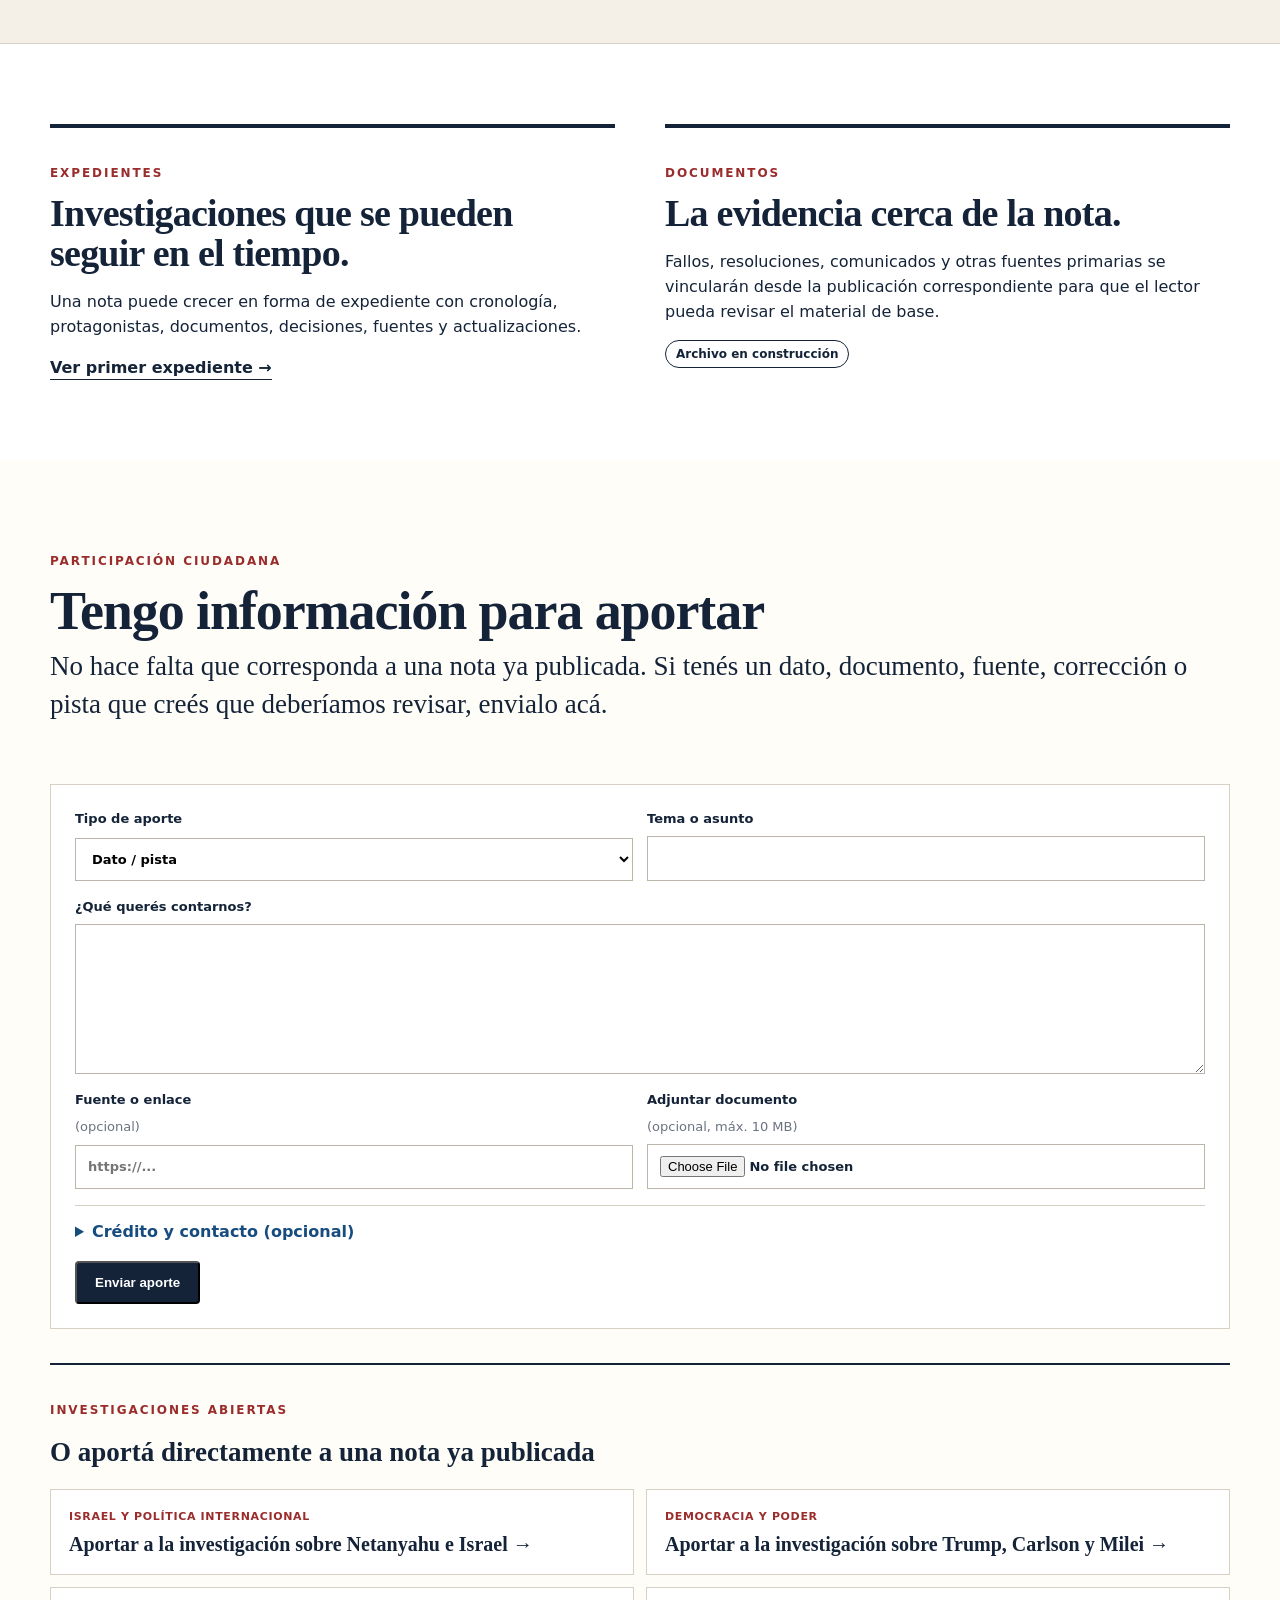
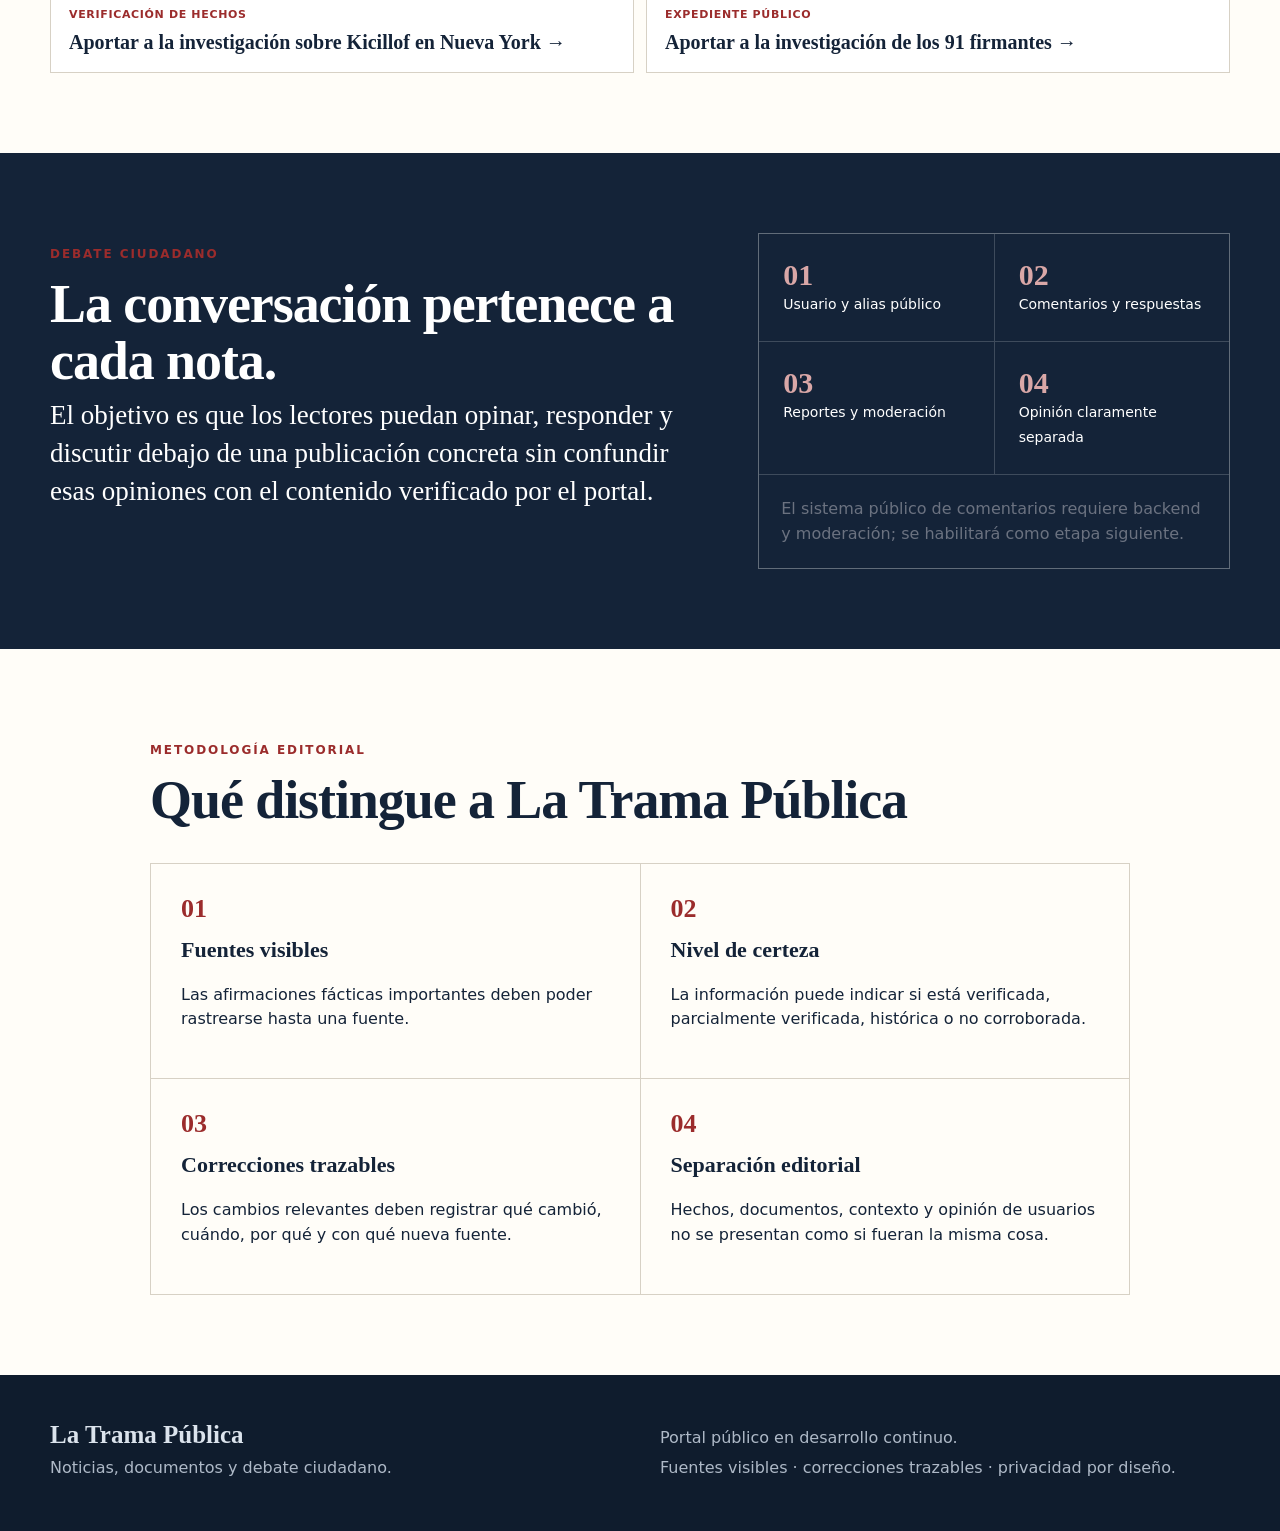
==== commit 7f7d89a9: "Fix participation text encoding and add QA gate" ====
--- a/index.html
+++ b/index.html
@@ -3,7 +3,7 @@
 <head>
   <meta charset="utf-8"><meta name="viewport" content="width=device-width,initial-scale=1">
   <meta name="description" content="La Trama Pública: portal argentino de noticias, documentos, investigaciones y debate ciudadano con fuentes visibles.">
-  <title>La Trama Pública — Noticias, documentos y debate ciudadano</title><link rel="stylesheet" href="styles.css?v=20260925-general1">
+  <title>La Trama Pública — Noticias, documentos y debate ciudadano</title><link rel="stylesheet" href="styles.css?v=20260925-general2">
 <link rel="icon" type="image/png" href="./assets/branding/tp-mark.png">
 <link rel="alternate" type="application/rss+xml" title="La Trama Pública" href="https://floydskd-netizen.github.io/la-trama-publica/rss.xml">
 </head>
@@ -20,9 +20,9 @@
 <section class="section portal-feature"><div class="wrap"><div class="section-head"><div><p class="eyebrow">Nota destacada</p><h2>Netanyahu, Israel y el costo del aislamiento.</h2></div><a class="text-link" href="notas/">Ver todas las notas →</a></div><article class="feature-grid"><div class="feature-visual feature-photo"><img class="feature-photo-image" src="assets/people/benjamin-netanyahu.jpg" alt="Benjamin Netanyahu"><div class="feature-photo-overlay"></div><div class="feature-photo-copy"><span class="feature-stamp">ANÁLISIS 004</span><img class="feature-photo-logo" src="assets/branding/la-trama-publica-logo.png" alt="La Trama Pública"><strong class="feature-photo-headline">¿PROTEGE A ISRAEL O LO AÍSLA?</strong><span>Netanyahu, Israel y el costo de sus decisiones</span></div></div><div class="feature-copy"><p class="eyebrow">Israel y política internacional · 25.09.2026</p><h3>¿Netanyahu se convirtió en uno de los mayores problemas de Israel?</h3><p>Una lectura rápida sobre amenazas reales, decisiones de gobierno, aislamiento diplomático, Estados Unidos e Irán. Preguntas fuertes, respuestas breves y fuentes visibles.</p><div class="labels"><span>ISRAEL</span><span>NETANYAHU</span><span>IRÁN</span><span>FUENTES</span></div><a class="btn primary" href="notas/netanyahu-israel-aislamiento/">Abrir la nota</a></div></article></div></section>
 <section class="section publications" id="publicaciones"><div class="wrap"><div class="section-head"><div><p class="eyebrow">Últimas publicaciones</p><h2>Notas e investigaciones</h2></div><p class="muted" id="publication-filter-label">El archivo crecerá con cada nueva publicación.</p></div><div class="portal-content-grid"><div id="latest-publications" class="publication-grid" aria-live="polite"></div><aside class="topic-sidebar" aria-labelledby="topics-title"><p class="eyebrow">Explorar</p><h3 id="topics-title">Temas de interés</h3><p class="muted">Elegí un tema para ver las publicaciones relacionadas.</p><div id="interest-topics" class="topic-list"></div></aside></div></div></section>
 <section class="section portal-panels" id="expedientes"><div class="wrap portal-columns"><article class="info-card"><p class="eyebrow">Expedientes</p><h2>Investigaciones que se pueden seguir en el tiempo.</h2><p>Una nota puede crecer en forma de expediente con cronología, protagonistas, documentos, decisiones, fuentes y actualizaciones.</p><a class="text-link" href="notas/laura-de-marinis-91-firmantes/">Ver primer expediente →</a></article><article class="info-card" id="documentos"><p class="eyebrow">Documentos</p><h2>La evidencia cerca de la nota.</h2><p>Fallos, resoluciones, comunicados y otras fuentes primarias se vincularán desde la publicación correspondiente para que el lector pueda revisar el material de base.</p><span class="status">Archivo en construcción</span></article></div></section>
-<section class="section participation-home" id="participar"><div class="wrap"><div class="section-head"><div><p class="eyebrow">Participaci?n ciudadana</p><h2>Tengo informaci?n para aportar</h2><p class="big-copy">No hace falta que corresponda a una nota ya publicada. Si ten?s un dato, documento, fuente, correcci?n o pista que cre?s que deber?amos revisar, envialo ac?.</p></div></div><form class="general-contribution-form" data-general-contribution-form><div class="contribution-grid"><label>Tipo de aporte<select name="contribution_type" required><option value="tip">Dato / pista</option><option value="source">Fuente</option><option value="document">Documento</option><option value="correction">Correcci?n</option><option value="investigation">Propuesta de investigaci?n</option><option value="other">Otro</option></select></label><label>Tema o asunto<input name="topic" maxlength="200" required></label></div><label>?Qu? quer?s contarnos?<textarea name="details" minlength="20" maxlength="6000" required></textarea></label><div class="contribution-grid"><label>Fuente o enlace <span>(opcional)</span><input name="source_url" type="url" placeholder="https://..."></label><label>Adjuntar documento <span>(opcional, m?x. 10 MB)</span><input name="file" type="file" accept=".pdf,.jpg,.jpeg,.png,.webp,.txt,.docx"></label></div><details class="contribution-contact"><summary>Cr?dito y contacto (opcional)</summary><div class="contribution-contact-body"><label>Tu nombre o alias<input name="contact_name" maxlength="120"></label><div class="contribution-grid"><label>C?mo podemos contactarte<select name="contact_method"><option value="">No dejar contacto</option><option value="email">Email</option><option value="whatsapp">WhatsApp</option><option value="telegram">Telegram</option><option value="phone">Tel?fono / SMS</option><option value="x">X</option><option value="other">Otro</option></select></label><label>Dato de contacto<input name="contact_value" maxlength="200"></label></div><label>Nombre que quer?s usar si publicamos el cr?dito<input name="credit_name" maxlength="120"></label><label class="check"><input type="checkbox" name="allow_contact"> Autorizo a La Trama P?blica a contactarme en privado sobre este aporte.</label><label class="check"><input type="checkbox" name="public_credit"> Si el aporte se incorpora, autorizo publicar mi nombre o alias como cr?dito.</label><label class="check"><input type="checkbox" name="public_contact"> Tambi?n autorizo publicar el dato de contacto indicado.</label><p class="discussion-note">Tus datos de contacto permanecen privados salvo que autorices expresamente su publicaci?n.</p></div></details><label class="hp-field" aria-hidden="true">Sitio web<input name="website" tabindex="-1" autocomplete="off"></label><div class="general-contribution-actions"><button class="btn primary" type="submit">Enviar aporte</button><p data-general-contribution-msg aria-live="polite"></p></div></form><div class="existing-investigations"><p class="eyebrow">Investigaciones abiertas</p><h3>O aport? directamente a una nota ya publicada</h3><div class="participation-links"><a href="notas/netanyahu-israel-aislamiento/#aportar"><span>Israel y pol?tica internacional</span><strong>Aportar a la investigaci?n sobre Netanyahu e Israel ?</strong></a><a href="notas/trump-carlson-democracia-milei/#aportar"><span>Democracia y poder</span><strong>Aportar a la investigaci?n sobre Trump, Carlson y Milei ?</strong></a><a href="notas/kicillof-nueva-york-video-viral/#aportar"><span>Verificaci?n de hechos</span><strong>Aportar a la investigaci?n sobre Kicillof en Nueva York ?</strong></a><a href="notas/laura-de-marinis-91-firmantes/#aportar"><span>Expediente p?blico</span><strong>Aportar a la investigaci?n de los 91 firmantes ?</strong></a></div></div></div></section>
+<section class="section participation-home" id="participar"><div class="wrap"><div class="section-head"><div><p class="eyebrow">Participación ciudadana</p><h2>Tengo información para aportar</h2><p class="big-copy">No hace falta que corresponda a una nota ya publicada. Si tenés un dato, documento, fuente, corrección o pista que creés que deberíamos revisar, envialo acá.</p></div></div><form class="general-contribution-form" data-general-contribution-form><div class="contribution-grid"><label>Tipo de aporte<select name="contribution_type" required><option value="tip">Dato / pista</option><option value="source">Fuente</option><option value="document">Documento</option><option value="correction">Corrección</option><option value="investigation">Propuesta de investigación</option><option value="other">Otro</option></select></label><label>Tema o asunto<input name="topic" maxlength="200" required></label></div><label>¿Qué querés contarnos?<textarea name="details" minlength="20" maxlength="6000" required></textarea></label><div class="contribution-grid"><label>Fuente o enlace <span>(opcional)</span><input name="source_url" type="url" placeholder="https://..."></label><label>Adjuntar documento <span>(opcional, máx. 10 MB)</span><input name="file" type="file" accept=".pdf,.jpg,.jpeg,.png,.webp,.txt,.docx"></label></div><details class="contribution-contact"><summary>Crédito y contacto (opcional)</summary><div class="contribution-contact-body"><label>Tu nombre o alias<input name="contact_name" maxlength="120"></label><div class="contribution-grid"><label>Cómo podemos contactarte<select name="contact_method"><option value="">No dejar contacto</option><option value="email">Email</option><option value="whatsapp">WhatsApp</option><option value="telegram">Telegram</option><option value="phone">Teléfono / SMS</option><option value="x">X</option><option value="other">Otro</option></select></label><label>Dato de contacto<input name="contact_value" maxlength="200"></label></div><label>Nombre que querés usar si publicamos el crédito<input name="credit_name" maxlength="120"></label><label class="check"><input type="checkbox" name="allow_contact"> Autorizo a La Trama Pública a contactarme en privado sobre este aporte.</label><label class="check"><input type="checkbox" name="public_credit"> Si el aporte se incorpora, autorizo publicar mi nombre o alias como crédito.</label><label class="check"><input type="checkbox" name="public_contact"> También autorizo publicar el dato de contacto indicado.</label><p class="discussion-note">Tus datos de contacto permanecen privados salvo que autorices expresamente su publicación.</p></div></details><label class="hp-field" aria-hidden="true">Sitio web<input name="website" tabindex="-1" autocomplete="off"></label><div class="general-contribution-actions"><button class="btn primary" type="submit">Enviar aporte</button><p data-general-contribution-msg aria-live="polite"></p></div></form><div class="existing-investigations"><p class="eyebrow">Investigaciones abiertas</p><h3>O aportá directamente a una nota ya publicada</h3><div class="participation-links"><a href="notas/netanyahu-israel-aislamiento/#aportar"><span>Israel y política internacional</span><strong>Aportar a la investigación sobre Netanyahu e Israel →</strong></a><a href="notas/trump-carlson-democracia-milei/#aportar"><span>Democracia y poder</span><strong>Aportar a la investigación sobre Trump, Carlson y Milei →</strong></a><a href="notas/kicillof-nueva-york-video-viral/#aportar"><span>Verificación de hechos</span><strong>Aportar a la investigación sobre Kicillof en Nueva York →</strong></a><a href="notas/laura-de-marinis-91-firmantes/#aportar"><span>Expediente público</span><strong>Aportar a la investigación de los 91 firmantes →</strong></a></div></div></div></section>
 <section class="section debate-home" id="debate"><div class="wrap debate-home-grid"><div><p class="eyebrow">Debate ciudadano</p><h2>La conversación pertenece a cada nota.</h2><p class="big-copy">El objetivo es que los lectores puedan opinar, responder y discutir debajo de una publicación concreta sin confundir esas opiniones con el contenido verificado por el portal.</p></div><div class="debate-rules"><div><strong>01</strong><span>Usuario y alias público</span></div><div><strong>02</strong><span>Comentarios y respuestas</span></div><div><strong>03</strong><span>Reportes y moderación</span></div><div><strong>04</strong><span>Opinión claramente separada</span></div><p class="muted">El sistema público de comentarios requiere backend y moderación; se habilitará como etapa siguiente.</p></div></div></section>
 <section class="section method" id="metodologia"><div class="wrap narrow"><p class="eyebrow">Metodología editorial</p><h2>Qué distingue a La Trama Pública</h2><div class="method-grid"><div><span class="num">01</span><h3>Fuentes visibles</h3><p>Las afirmaciones fácticas importantes deben poder rastrearse hasta una fuente.</p></div><div><span class="num">02</span><h3>Nivel de certeza</h3><p>La información puede indicar si está verificada, parcialmente verificada, histórica o no corroborada.</p></div><div><span class="num">03</span><h3>Correcciones trazables</h3><p>Los cambios relevantes deben registrar qué cambió, cuándo, por qué y con qué nueva fuente.</p></div><div><span class="num">04</span><h3>Separación editorial</h3><p>Hechos, documentos, contexto y opinión de usuarios no se presentan como si fueran la misma cosa.</p></div></div></div></section>
 </main>
-<footer><div class="wrap footer-grid"><div><strong>La Trama Pública</strong><p>Noticias, documentos y debate ciudadano.</p></div><div><p>Portal público en desarrollo continuo.</p><p>Fuentes visibles · correcciones trazables · privacidad por diseño.</p></div></div></footer><script src="discussion-config.js"></script><script src="participation.js?v=20260925-general1"></script><script src="app.js"></script>
+<footer><div class="wrap footer-grid"><div><strong>La Trama Pública</strong><p>Noticias, documentos y debate ciudadano.</p></div><div><p>Portal público en desarrollo continuo.</p><p>Fuentes visibles · correcciones trazables · privacidad por diseño.</p></div></div></footer><script src="discussion-config.js"></script><script src="participation.js?v=20260925-general2"></script><script src="app.js"></script>
 </body></html>
